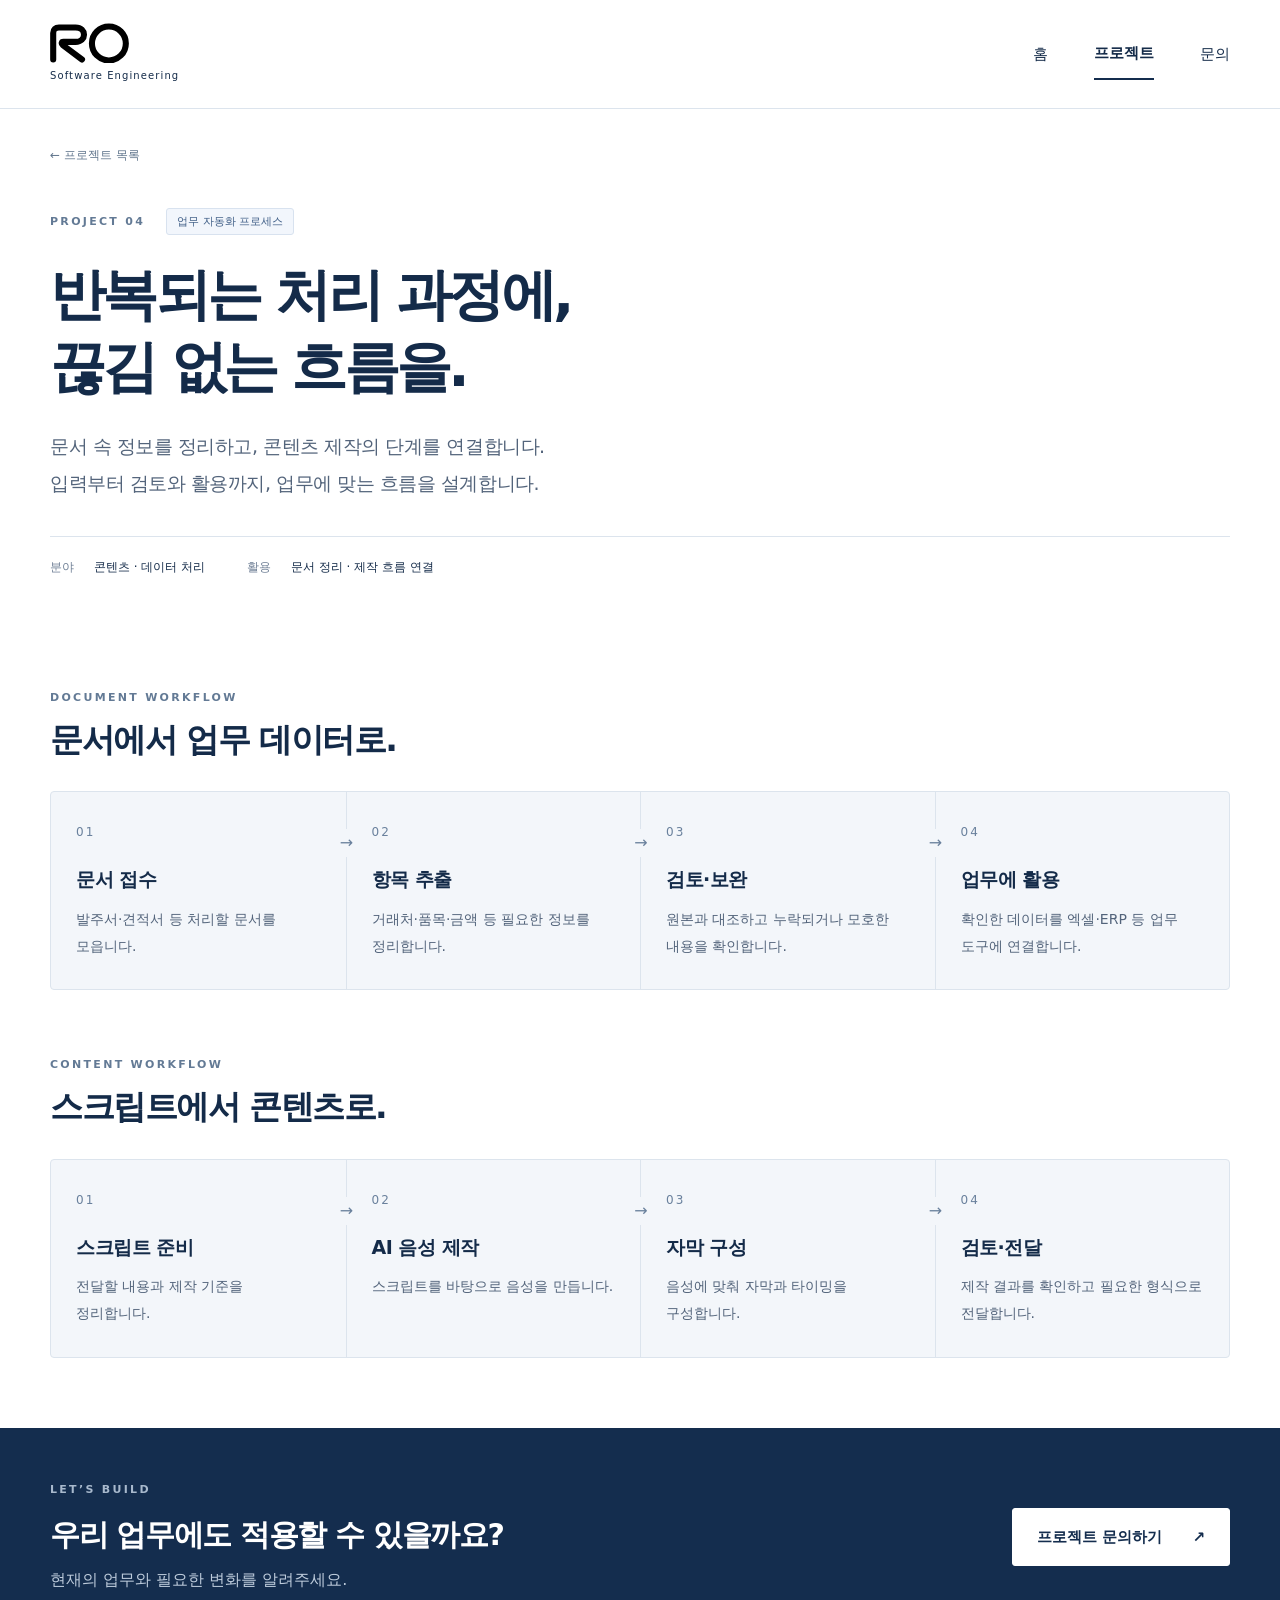
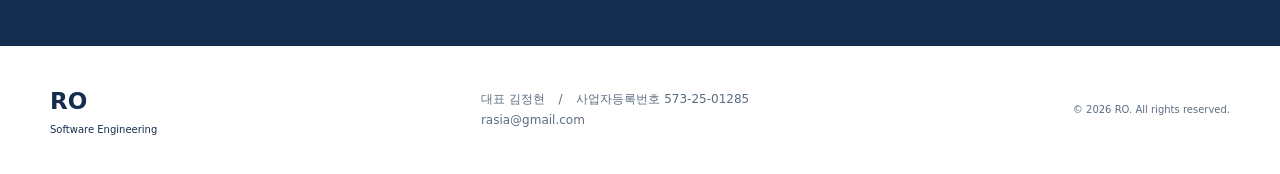
==== automation.html @ 7268b658 "Add search discovery metadata and sitemap" ====
<!doctype html><html lang="ko">
<head><meta charset="utf-8">
<meta http-equiv="Content-Security-Policy" content="default-src 'none'; script-src 'self'; style-src 'self'; img-src 'self'; font-src 'self'; connect-src 'none'; object-src 'none'; base-uri 'none'; form-action 'none'; frame-src 'none'">
<meta name="referrer" content="strict-origin-when-cross-origin"><meta name="viewport" content="width=device-width,initial-scale=1"><title>콘텐츠·데이터 업무 자동화 | RO Software Engineering</title><meta name="description" content="RO는 업무 자동화, ERP 및 맞춤형 소프트웨어를 설계하고 개발합니다."><link rel="icon" href="assets/logo.svg" type="image/svg+xml"><link rel="stylesheet" href="style.css">
<link rel="canonical" href="https://roon.kr/automation.html">
<meta property="og:type" content="website">
<meta property="og:site_name" content="RO(알오)">
<meta property="og:title" content="콘텐츠·데이터 업무 자동화 | RO Software Engineering">
<meta property="og:description" content="RO는 업무 자동화, ERP 및 맞춤형 소프트웨어를 설계하고 개발합니다.">
<meta property="og:url" content="https://roon.kr/automation.html">
</head>

<body><a class="skip" href="#main">본문으로 이동</a>
<header><div class="wrap head"><a class="brand" href="index.html" aria-label="RO 홈"><img src="assets/logo.svg" alt="RO" width="80" height="40"><span>Software Engineering</span></a><nav aria-label="주 메뉴"><a href="index.html">홈</a><a href="projects.html" aria-current="page">프로젝트</a><a href="contact.html">문의</a></nav></div></header>

<main id="main">
<section class="wrap detailhero"><a class="back" href="projects.html">← 프로젝트 목록</a><p class="eyebrow">PROJECT 04 <span class="tag">업무 자동화 프로세스</span></p><h1>반복되는 처리 과정에,<br>끊김 없는 흐름을.</h1><p class="lead">문서 속 정보를 정리하고, 콘텐츠 제작의 단계를 연결합니다.<br>입력부터 검토와 활용까지, 업무에 맞는 흐름을 설계합니다.</p><div class="metadata"><span>분야 <b>콘텐츠 · 데이터 처리</b></span><span>활용 <b>문서 정리 · 제작 흐름 연결</b></span></div></section>

<section class="wrap content"><div class="sectionhead"><p class="eyebrow">DOCUMENT WORKFLOW</p><h2>문서에서 업무 데이터로.</h2></div><div class="processline"><article><span class="processnum">01</span><h3>문서 접수</h3><p>발주서·견적서 등 처리할 문서를 모읍니다.</p></article><article><span class="processnum">02</span><h3>항목 추출</h3><p>거래처·품목·금액 등 필요한 정보를 정리합니다.</p></article><article><span class="processnum">03</span><h3>검토·보완</h3><p>원본과 대조하고 누락되거나 모호한 내용을 확인합니다.</p></article><article><span class="processnum">04</span><h3>업무에 활용</h3><p>확인한 데이터를 엑셀·ERP 등 업무 도구에 연결합니다.</p></article></div></section>

<section class="wrap content"><div class="sectionhead"><p class="eyebrow">CONTENT WORKFLOW</p><h2>스크립트에서 콘텐츠로.</h2></div><div class="processline"><article><span class="processnum">01</span><h3>스크립트 준비</h3><p>전달할 내용과 제작 기준을 정리합니다.</p></article><article><span class="processnum">02</span><h3>AI 음성 제작</h3><p>스크립트를 바탕으로 음성을 만듭니다.</p></article><article><span class="processnum">03</span><h3>자막 구성</h3><p>음성에 맞춰 자막과 타이밍을 구성합니다.</p></article><article><span class="processnum">04</span><h3>검토·전달</h3><p>제작 결과를 확인하고 필요한 형식으로 전달합니다.</p></article></div></section>

<section class="cta"><div class="wrap"><div><p class="eyebrow">LET’S BUILD</p><h2>우리 업무에도 적용할 수 있을까요?</h2><p>현재의 업무와 필요한 변화를 알려주세요.</p></div><a class="button light" href="contact.html?project=문서·데이터 자동화 개발 문의">프로젝트 문의하기 <span>↗</span></a></div></section>
</main>

<footer><div class="wrap foot"><a class="footerbrand" href="index.html">RO <span>Software Engineering</span></a><div>대표 김정현 <span class="sep">/</span> 사업자등록번호 573-25-01285<br><a href="mailto:rasia@gmail.com">rasia@gmail.com</a></div><small>© 2026 RO. All rights reserved.</small></div></footer>
</body>
</html>
---- style.css ----
*{box-sizing:border-box} :root{--navy:#142d4e;--ink:#142b49;--muted:#53647b;--line:#dce4ed;--pale:#f3f6fa;--blue:#2864ba}html{scroll-behavior:smooth}body{margin:0;font-family:"Malgun Gothic","Apple SD Gothic Neo",system-ui,sans-serif;color:var(--ink);background:#fff;line-height:1.75;word-break:keep-all}a{color:inherit;text-decoration:none}button,input,select{font:inherit}button,a,select,input{touch-action:manipulation}button{cursor:pointer}a:focus-visible,button:focus-visible,input:focus-visible,select:focus-visible{outline:3px solid #347ade;outline-offset:5px}img{max-width:100%;display:block}h1,h2,h3,p{margin:0}p+p{margin-top:16px}h1{font-size:clamp(34px,4.4vw,62px);letter-spacing:-.065em;line-height:1.28;font-weight:750}h2{font-size:clamp(25px,2.6vw,36px);letter-spacing:-.045em;line-height:1.4}h3{font-size:20px;letter-spacing:-.025em;line-height:1.5}p{color:var(--muted)}.wrap{width:min(1180px,calc(100% - 80px));margin-inline:auto}.head{display:flex;align-items:center;justify-content:space-between;height:108px}header{border-bottom:1px solid var(--line);background:white}.brand img{width:80px;height:40px}.brand span{font-size:10px;letter-spacing:1.1px;display:block;margin-top:4px}.head nav{display:flex;gap:46px;align-items:center}.head nav a{padding:12px 0;font-size:15px}.head nav a[aria-current]{border-bottom:2px solid var(--navy);font-weight:700}.skip{position:absolute;top:-100px;background:var(--navy);color:#fff;padding:10px;z-index:10}.skip:focus{top:0}.eyebrow{font-size:11px;font-weight:650;letter-spacing:2.3px;color:#637a95;margin-bottom:24px}.lead{font-size:19px;line-height:1.9;margin-top:25px;letter-spacing:-.025em}.button{display:inline-flex;align-items:center;justify-content:center;gap:30px;background:var(--navy);color:white;border:1px solid var(--navy);padding:15px 24px;font-size:15px;font-weight:600;min-height:52px;border-radius:3px}.button:hover{background:#254b78}.button.outline{background:white;color:var(--navy)}.button.outline:hover{background:var(--pale)}.button.light{background:white;color:var(--navy);border-color:white}.actions{display:flex;gap:12px;flex-wrap:wrap;margin-top:35px}.homehero{display:grid;grid-template-columns:1.35fr 1fr;min-height:540px;align-items:center;gap:30px;padding-block:70px}.homehero h1{font-size:clamp(35px,4.1vw,58px)}.homehero .eyebrow{font-size:10px}.blueprint{position:relative;height:420px;overflow:hidden;background-image:linear-gradient(#dbe4ed 1px,transparent 1px),linear-gradient(90deg,#dbe4ed 1px,transparent 1px);background-size:86px 86px;mask-image:linear-gradient(90deg,transparent,black 15%,black 85%,transparent)}.orbit{position:absolute;width:345px;height:345px;border:1px solid #3b5b7c;border-radius:50%}.o1{top:-170px;left:86px}.o2{bottom:-170px;left:-85px}.axis{position:absolute;left:50%;width:1px;height:600px;background:#6b829c;transform:rotate(45deg);top:-80px}.node{position:absolute;width:38px;height:38px;background:var(--navy);left:153px;top:153px}.blueprint span{position:absolute;top:190px;left:240px;letter-spacing:4px;font-size:10px;color:#70849c}.blueprint small{position:absolute;bottom:18px;left:86px;font-size:9px;letter-spacing:2px;color:#70849c}.mobileonly{display:none}.services{border-top:1px solid var(--line);padding:50px 0 60px}.steps{display:grid;grid-template-columns:repeat(3,1fr);gap:40px}.steps article+article{border-left:1px solid var(--line);padding-left:35px}.stepno{font-size:12px;color:#657e9e;display:block;margin-bottom:18px}.steps p{font-size:15px;margin-top:13px}.cta{background:var(--navy);color:white;margin-top:70px}.cta .wrap{padding-block:52px;display:flex;align-items:center;justify-content:space-between;gap:30px}.cta p{color:#bdcbdb;margin-top:10px}.cta .eyebrow{margin:0 0 15px;color:#a8b9cd}.cta h2{font-size:30px}.foot{display:flex;justify-content:space-between;align-items:center;gap:24px;padding-block:35px;font-size:12px;color:#5c6d81}.footerbrand{font-size:23px;font-weight:700;color:var(--navy)}.footerbrand span{font-size:10px;display:block;font-weight:400}.foot small{font-size:10px}.sep{padding-inline:10px}.pagehero{padding-block:70px 52px}.projectsgrid{display:grid;grid-template-columns:1fr 1fr;gap:32px}.projectcard{border:1px solid var(--line);border-radius:5px;overflow:hidden;background:white}.preview{display:flex;background:var(--pale);height:300px;padding:25px;overflow:hidden;align-items:center;justify-content:center}.preview:hover{background:#eaf0f7}.cardbody{padding:28px 30px 30px}.tag{display:inline-block;background:#f2f6fc;border:1px solid #d8e2ef;padding:3px 10px;font-size:11px;font-weight:500;letter-spacing:0;color:#405f87;border-radius:3px;vertical-align:middle}.cardbody h2{margin-top:18px;font-size:27px}.cardbody h3{margin-top:12px;font-size:16px;font-weight:500}.cardbody p{font-size:14px;margin-top:10px;min-height:48px}.textlink{display:inline-flex;gap:30px;margin-top:24px;color:#285b9c;font-size:14px;font-weight:650}.textlink:hover{text-decoration:underline}.windowbar{background:var(--navy);color:white;padding:13px 18px;display:flex;justify-content:space-between;gap:15px;font-size:12px}.windowbar span{font-size:10px;opacity:.8}.erpmini{width:100%;background:white;border:1px solid #cad5e3;box-shadow:0 12px 35px #142d4e12;font-size:10px}.minifilter{padding:12px;color:var(--muted);font-size:10px}.erpmini table{font-size:10px}.erpmini th,.erpmini td{padding:9px 7px}.minitotal{padding:10px 12px;background:#eaf0f7;display:flex;justify-content:space-between}.scoreart{background:#16202a;width:75%;height:260px;padding:12px 14px;border-radius:17px;overflow:hidden;position:relative;box-shadow:0 12px 30px #142d4e20}.scoreart img{width:100%;height:100%;object-fit:cover;object-position:top;border-radius:4px}.scoreart span{position:absolute;bottom:18px;right:18px;font-size:10px;background:#fff;padding:2px 8px}.sellerart{text-align:center;width:100%;padding:20px 10px}.sellerart strong{font-size:clamp(26px,3vw,42px);font-weight:750;letter-spacing:-1.8px;display:block}.sellerart strong>span{color:#477ab5}.sellerart>p{font-size:13px;margin:8px 0 30px}.sellerart .eyebrow{font-size:9px;margin-bottom:16px}.sellerart div{display:flex;justify-content:center;gap:16px;align-items:center;font-size:12px}.sellerart i,.flowart i{font-style:normal;color:#7a8eaa}.flowart{width:100%;padding:15px 5px}.flowart>div{display:flex;align-items:center;gap:10px;margin:14px 0}.flowart div span{flex:1;padding:18px 6px;background:white;border:1px solid #cedaea;text-align:center;font-size:12px;border-radius:4px}.flowart>p:last-child{text-align:center;font-size:12px;margin-top:25px}.flowart .eyebrow{font-size:10px}.detailhero{padding-block:36px 45px}.back{font-size:12px;color:#61768d;display:block;margin-bottom:42px}.detailhero .eyebrow .tag{margin-left:15px}.metadata{border-top:1px solid var(--line);margin-top:35px;padding-top:20px;display:flex;gap:42px;flex-wrap:wrap;font-size:12px;color:#718197}.metadata b{color:var(--ink);margin-left:16px;font-weight:500}.featurepanel{background:var(--pale);padding:30px;border:1px solid var(--line);border-radius:5px}.content{padding-block:65px 0}.sectionhead{margin-bottom:28px}.sectionhead .eyebrow{margin-bottom:10px}.twocol{display:grid;grid-template-columns:1fr 1fr;gap:60px}.twocol p{font-size:16px}.twocol h3{margin-bottom:15px}.twocol .largecopy{font-size:24px;line-height:1.7;color:var(--navy);letter-spacing:-.04em}.note{background:var(--pale);border-left:3px solid #a9bfd9;padding:24px 28px;margin-top:30px;font-size:14px}.note p{margin-top:8px}.erpfull{background:white;border:1px solid var(--line)}.filters{display:flex;align-items:center;justify-content:space-between;gap:15px;padding:16px;font-size:12px;flex-wrap:wrap}.filters select{padding:5px;border:1px solid var(--line);background:white;color:var(--ink);margin-left:10px}.smallbutton{background:white;border:1px solid #9eb4ce;padding:6px 12px;color:var(--navy);font-size:12px}.table-scroll{overflow:auto}table{border-collapse:collapse;width:100%;font-size:12px;white-space:nowrap}th,td{padding:12px 14px;border-bottom:1px solid var(--line);text-align:right;font-variant-numeric:tabular-nums}th{background:#f0f4f8;font-size:11px;color:#4d627e;font-weight:600}th:first-child,td:first-child{text-align:left}tfoot{background:#e8eff7;font-weight:700}.rowbutton{border:0;background:none;color:var(--navy);padding:0;font-size:12px;text-decoration:underline;text-underline-offset:4px}.selected td{background:#edf4fe}.tablehint{font-size:11px;padding:12px 16px}.erpfull h3{font-size:14px;padding:14px 16px}.scorefeature{background:#f0f4f8;display:grid;grid-template-columns:1fr 1fr;gap:70px;align-items:center;padding:45px 65px;border-radius:5px}.scorefeature h2{font-size:38px}.scorefeature p{margin-top:22px}.scorefeature .tag{margin-top:25px}.scorefeature figure{margin:0}.scorefeature img{max-height:570px;margin:auto;box-shadow:0 12px 40px #142d4e22;border:10px solid #172333;border-radius:18px}.scorefeature figcaption{font-size:10px;text-align:center;margin-top:15px;color:var(--muted)}.fine{font-size:12px!important;color:#64758b}.sellerfeature{background:#eef3f9;padding:55px}.sellerfeature .sellerart strong{font-size:64px}.sellerfeature .sellerart div{font-size:15px;gap:35px}.scopegrid{display:grid;grid-template-columns:1fr 1fr;gap:25px}.scopegrid>div{border:1px solid var(--line);padding:30px}.scopegrid ul{padding-left:20px;font-size:15px;color:var(--muted);line-height:2.2}.example{border:1px solid var(--line);padding:30px}.example h3{margin:22px 0 15px}.fullshot{width:100%;border:1px solid var(--line)}.caption{font-size:11px;margin-top:12px}.calc{border:1px solid var(--line);padding:30px}.calc h3{margin-top:15px}.calc p{font-size:14px;margin-top:10px}.calcfields{display:grid;grid-template-columns:repeat(3,1fr);gap:20px;margin-top:25px}.calcfields label{font-size:12px;color:var(--muted)}.calcfields input{display:block;width:100%;border:1px solid #b7c7da;padding:10px;color:var(--ink);margin-top:6px}.calc output{display:block;margin-top:20px;background:#fff3e3;color:#7b4d17;padding:16px;font-size:14px}.calc output.good{background:#eaf5ef;color:#235b40}.contactgrid{display:grid;grid-template-columns:1fr 1fr;gap:70px;padding-block:10px 60px}.email{font-size:clamp(24px,3vw,38px);font-weight:650;color:#275d9f;display:block;margin-top:20px;overflow-wrap:anywhere;word-break:normal}.contactgrid .actions{margin-top:25px}.contactgrid .fine{margin-top:18px}.contactperson{margin-top:38px;padding-top:25px;border-top:1px solid var(--line)}.contactperson p{font-size:14px;margin-top:8px}.contactgrid aside{background:var(--pale);padding:30px}.contactgrid ol{padding-left:25px;margin:20px 0 0}.contactgrid li{padding:16px 0 16px 8px;border-bottom:1px solid var(--line)}.contactgrid li:last-child{border:0}.contactgrid li::marker{color:#6386b2}.contactgrid li p{font-size:13px}.contactsteps{display:flex;justify-content:space-between;gap:15px;border-top:1px solid var(--line);padding-block:30px 55px;font-size:14px}.sr{position:absolute;width:1px;height:1px;overflow:hidden;clip:rect(0,0,0,0)}
@media(min-width:1500px){.homehero{min-height:620px}.blueprint{height:460px}}
@media(max-width:850px){.wrap{width:calc(100% - 40px)}.homehero{grid-template-columns:1fr;padding-block:50px}.blueprint{display:none}.head{height:88px}.head nav{gap:24px}.steps{gap:20px}.steps article+article{padding-left:20px}.preview{height:250px;padding:15px}.cardbody{padding:22px}.cardbody h2{font-size:23px}.scorefeature{padding:30px;gap:30px}.scorefeature h2{font-size:28px}.contactgrid{gap:30px}.foot{flex-wrap:wrap}.flowart div span{font-size:10px}.sellerart strong{font-size:30px}.sellerart div{gap:8px}.erpmini th,.erpmini td{padding:7px 4px;font-size:9px}.windowbar{font-size:10px;padding:9px}.windowbar span{font-size:9px}}
@media(max-width:580px){.head nav{gap:20px}.head nav a{font-size:13px}.brand img{width:65px;height:32px}.brand span{font-size:8px;letter-spacing:.5px}.homehero h1{font-size:36px}.homehero .lead{font-size:16px}.eyebrow{font-size:9px;letter-spacing:1.7px}.mobileonly{display:block}.steps{grid-template-columns:1fr;gap:25px}.steps article+article{border-left:0;border-top:1px solid var(--line);padding:25px 0 0}.stepno{margin-bottom:10px}.services{padding-block:35px}.cta{margin-top:45px}.cta .wrap{align-items:flex-start;flex-direction:column;padding-block:35px}.cta h2{font-size:27px}.foot{flex-direction:column;align-items:flex-start;gap:18px;padding-block:25px}.pagehero{padding-block:42px 35px}.pagehero h1{font-size:39px}.lead{font-size:16px}.projectsgrid{grid-template-columns:1fr;gap:25px}.preview{height:260px}.cardbody p{min-height:0}.detailhero{padding-top:25px}.detailhero h1{font-size:32px}.back{margin-bottom:30px}.detailhero .eyebrow .tag{margin-left:8px;font-size:10px}.metadata{gap:12px;flex-direction:column}.featurepanel{padding:10px}.content{padding-top:42px}.twocol{grid-template-columns:1fr;gap:20px}.twocol .largecopy{font-size:22px}.scorefeature{grid-template-columns:1fr;padding:25px}.scorefeature img{max-height:480px}.sellerfeature{padding:25px 15px}.sellerfeature .sellerart strong{font-size:38px}.sellerfeature .sellerart div{gap:15px;font-size:12px}.scopegrid{grid-template-columns:1fr}.scopegrid>div{padding:24px}.calc{padding:20px}.calcfields{grid-template-columns:1fr;gap:12px}.contactgrid{grid-template-columns:1fr;gap:35px}.contactsteps{flex-wrap:wrap;font-size:12px;justify-content:center}.contactgrid aside{padding:23px}.email{font-size:30px}.button{padding:13px 20px;font-size:14px}.note{padding:20px}.erpfull .windowbar{flex-direction:column;gap:3px}.tablehint{font-size:10px}.fullshot{min-height:0}.flowart>div{gap:7px}}
@media(prefers-reduced-motion:reduce){html{scroll-behavior:auto}}
.doccasehead{display:flex;align-items:flex-start;justify-content:space-between;gap:20px}.doccasehead .eyebrow{margin-bottom:12px}.doccasehead h2{font-size:30px}.doccasehead .tag{white-space:nowrap;font-size:10px}.docintro{font-size:14px;margin-top:18px;margin-bottom:30px}.doccompare{display:grid;grid-template-columns:1fr 1fr;gap:25px;align-items:start}.doclabel{display:flex;flex-direction:column;gap:5px;margin-bottom:15px}.doclabel span{font-size:10px;letter-spacing:2px;color:#71849b}.doclabel b{font-size:15px}.paper{background:#fffdf8;border:1px solid #dfded8;padding:24px;box-shadow:0 8px 22px #142d4e08}.paperhead{display:flex;align-items:center;justify-content:space-between;border-bottom:2px solid #405269;padding-bottom:16px;gap:10px}.paperhead h3{font-size:23px;letter-spacing:5px;white-space:nowrap}.paperhead span{font-size:10px;text-align:right;color:#677589}.paperinfo,.resultmeta{display:grid;grid-template-columns:76px 1fr;font-size:11px;gap:7px 10px;margin:18px 0}.paperinfo dt,.resultmeta dt{color:#687689}.paperinfo dd,.resultmeta dd{margin:0}.sourceitems th,.sourceitems td{font-size:10px;padding:10px 5px}.sourceitems th{background:#f2f0e9}.papertotals{display:grid;gap:6px;padding:18px 0;border-bottom:1px solid #dbdfdf;font-size:11px}.papertotals span{display:flex;justify-content:space-between}.papertotals .grand{font-size:14px;border-top:1px solid #dbdfdf;padding-top:8px;margin-top:4px}.papernote{font-size:11px;margin-top:18px}.papernote p{margin-top:8px;line-height:1.9}.paperfoot{font-size:9px;margin-top:24px;color:#8a8d91;text-align:center}.resultpanel{border:1px solid #ccd8e6;background:white}.resultbar{padding:13px 18px;background:var(--navy);color:white;font-size:13px;display:flex;justify-content:space-between;gap:10px}.resultbar span{font-size:10px;color:#bdccde}.resultmeta{margin:18px}.resultitems th,.resultitems td{padding:10px 14px;font-size:11px}.resultitems td small{display:block;color:#77869a;font-size:10px}.resultitems td b{font-weight:550}.conditionbox{margin:16px;padding:15px;background:#f1f5fa}.conditionbox h4{font-size:12px;margin:0 0 12px}.conditionbox dl{display:grid;grid-template-columns:63px 1fr;gap:9px;font-size:11px;margin:0}.conditionbox dt{color:#687c96}.conditionbox dd{margin:0}.resultsummary{padding:16px 18px;border-top:1px solid #dce4ed;display:flex;flex-direction:column;align-items:flex-end;gap:5px}.resultsummary span{font-size:10px;color:#6c7b8d}.resultsummary strong{font-size:17px}.docbenefits{display:grid;grid-template-columns:repeat(3,1fr);gap:25px;margin-top:32px;padding-top:25px;border-top:1px solid #d8e1eb}.docbenefits span{font-size:9px;letter-spacing:1.7px;color:#6d83a0}.docbenefits h3{font-size:16px;margin-top:9px}.docbenefits p{font-size:12px;margin-top:8px}@media(max-width:1000px){.doccompare{grid-template-columns:1fr}.doccasehead{flex-direction:column}.paperhead span{font-size:11px}.sourceitems th,.sourceitems td{font-size:11px}}@media(max-width:580px){.doccasehead h2{font-size:25px}.doccase{padding:8px}.doccasehead .tag{white-space:normal}.paper{padding:15px}.paperhead h3{font-size:20px}.sourceitems th,.sourceitems td{font-size:10px}.docbenefits{grid-template-columns:1fr;gap:20px}.resultitems th,.resultitems td{padding:9px 8px}.conditionbox{margin:12px;padding:12px}.resultbar{padding:12px}.docintro{font-size:13px}}
.processline{display:grid;grid-template-columns:repeat(4,1fr);border:1px solid var(--line);background:var(--pale);border-radius:4px;margin-top:25px}.processline article{position:relative;padding:30px 25px}.processline article+article{border-left:1px solid var(--line)}.processline article+article:before{content:'→';position:absolute;left:-12px;top:37px;width:24px;background:var(--pale);text-align:center;color:#6a819d}.processnum{display:block;font-size:12px;letter-spacing:2px;color:#6a819d;margin-bottom:22px}.processline h3{font-size:19px}.processline p{font-size:14px;margin-top:12px;line-height:1.9}@media(max-width:850px){.processline{grid-template-columns:repeat(2,1fr)}.processline article:nth-child(3){border-left:0;border-top:1px solid var(--line)}.processline article:nth-child(4){border-top:1px solid var(--line)}.processline article:nth-child(3):before{display:none}}@media(max-width:580px){.processline{grid-template-columns:1fr}.processline article{padding:24px}.processline article+article{border-left:0;border-top:1px solid var(--line)}.processline article+article:before{content:'↓';left:auto;right:25px;top:-15px}.processline article:nth-child(3):before{display:block}.processnum{margin-bottom:10px}}
.serviceboundary{font-size:12px;color:var(--muted);margin-top:25px;padding-top:20px;border-top:1px solid var(--line)}
.industryintro{font-size:15px;margin-bottom:25px;max-width:850px}.industrylist{border-top:1px solid var(--line)}.industrylist article{display:grid;grid-template-columns:240px 1fr;gap:25px;padding:25px 5px;border-bottom:1px solid var(--line)}.industrylist h3{font-size:18px}.industrylist p{font-size:15px}.industrylist span{display:block;font-size:12px;color:#6a819c;margin-top:10px}.construction-sample{max-width:850px;border:1px solid var(--line);padding:25px;background:var(--pale)}.construction-sample .erpmini table{font-size:12px}.construction-sample .erpmini td,.construction-sample .erpmini th{padding:12px}.construction-sample .minitotal{font-size:12px}@media(max-width:580px){.industrylist article{grid-template-columns:1fr;gap:9px;padding:22px 0}.industrylist p{font-size:14px}.construction-sample{padding:10px}.construction-sample .erpmini td,.construction-sample .erpmini th{padding:8px 5px;font-size:10px}}
.industrynames{display:grid;grid-template-columns:repeat(4,1fr);border:1px solid var(--line);background:var(--pale);border-radius:4px}.industrynames span{padding:35px 15px;text-align:center;font-size:21px;font-weight:600}.industrynames span+span{border-left:1px solid var(--line)}.erpidentity{text-align:center}.erpidentity h3{font-size:32px;line-height:1.5;letter-spacing:-1px}.erpidentity>div{font-size:14px;color:var(--muted);margin-top:20px}@media(max-width:580px){.industrynames{grid-template-columns:1fr 1fr}.industrynames span{padding:25px 10px;font-size:18px}.industrynames span:nth-child(3){border-left:0}.industrynames span:nth-child(n+3){border-top:1px solid var(--line)}}
.industrynames span{font-size:18px}.industrynames span:nth-child(4n+1){border-left:0}.industrynames span:nth-child(n+5){border-top:1px solid var(--line)}@media(max-width:580px){.industrynames span{font-size:16px}.industrynames span:nth-child(2n+1){border-left:0}.industrynames span:nth-child(n+3){border-top:1px solid var(--line)}}
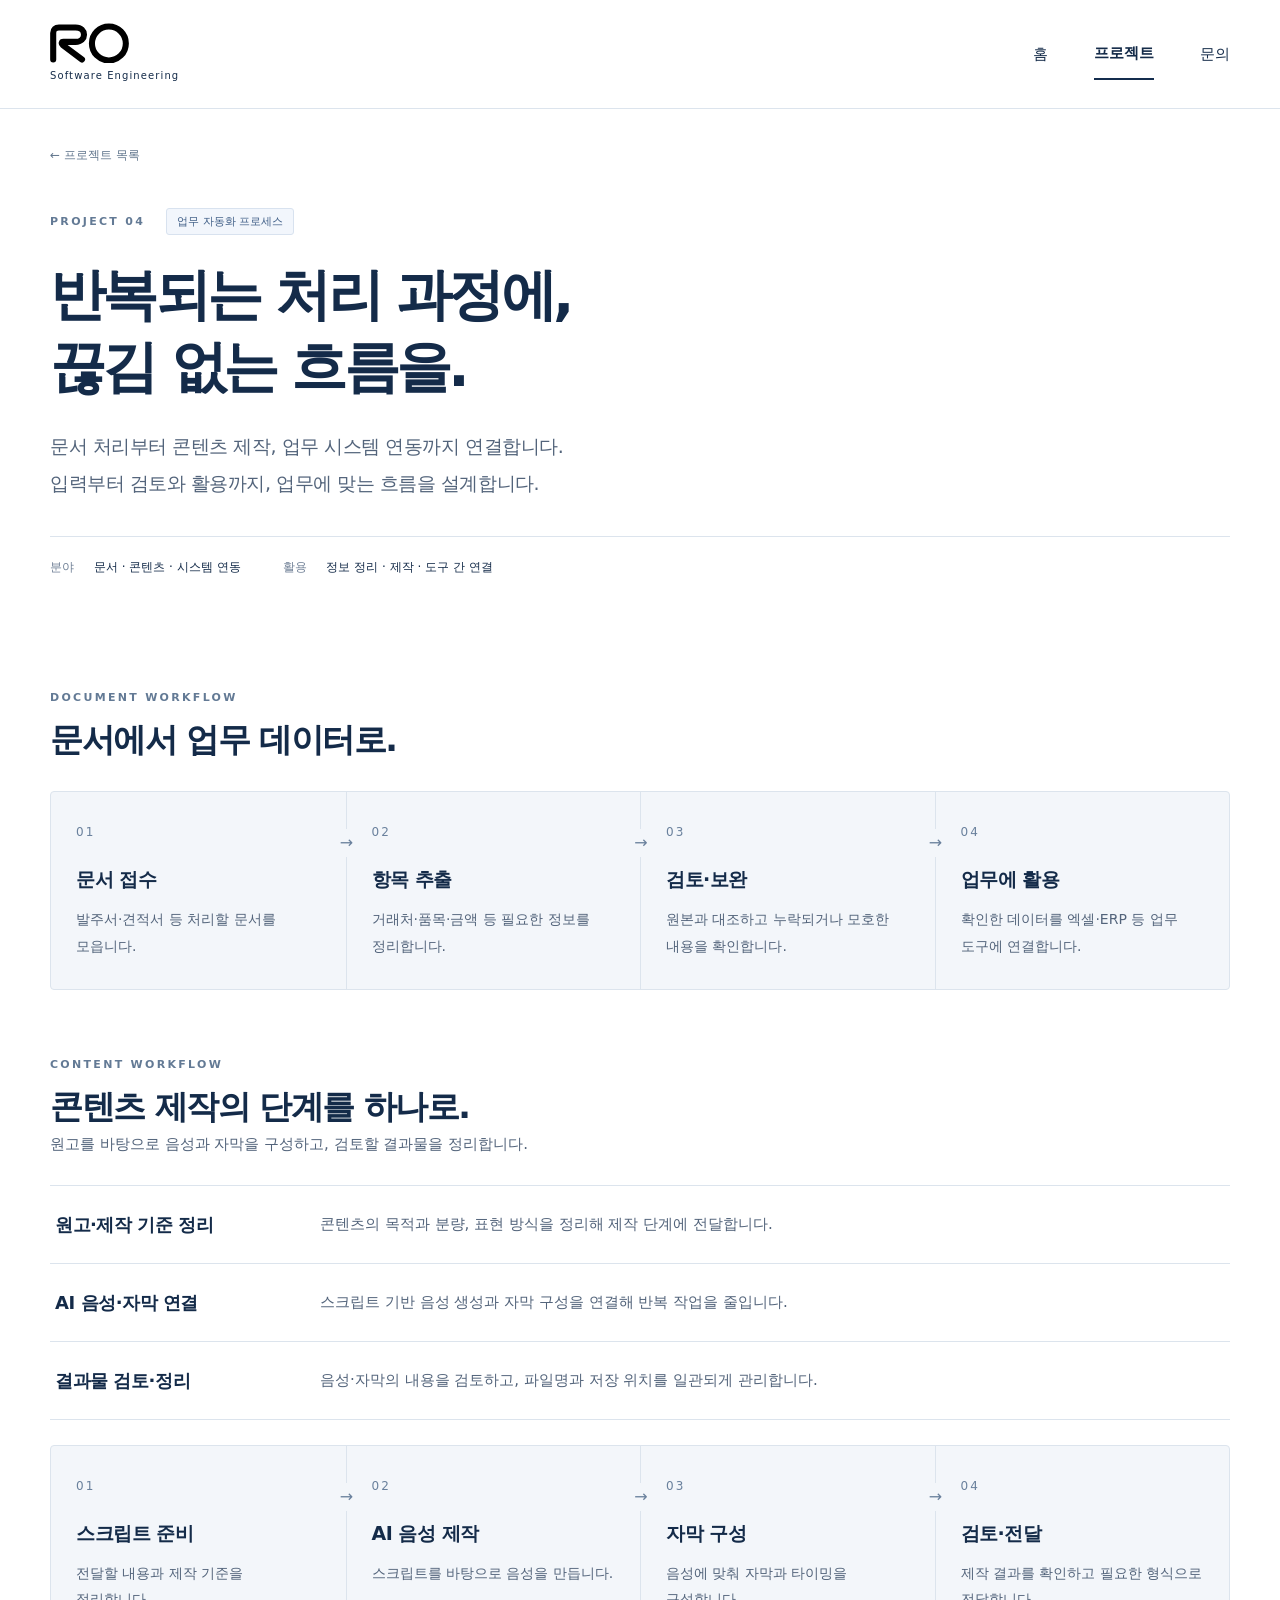
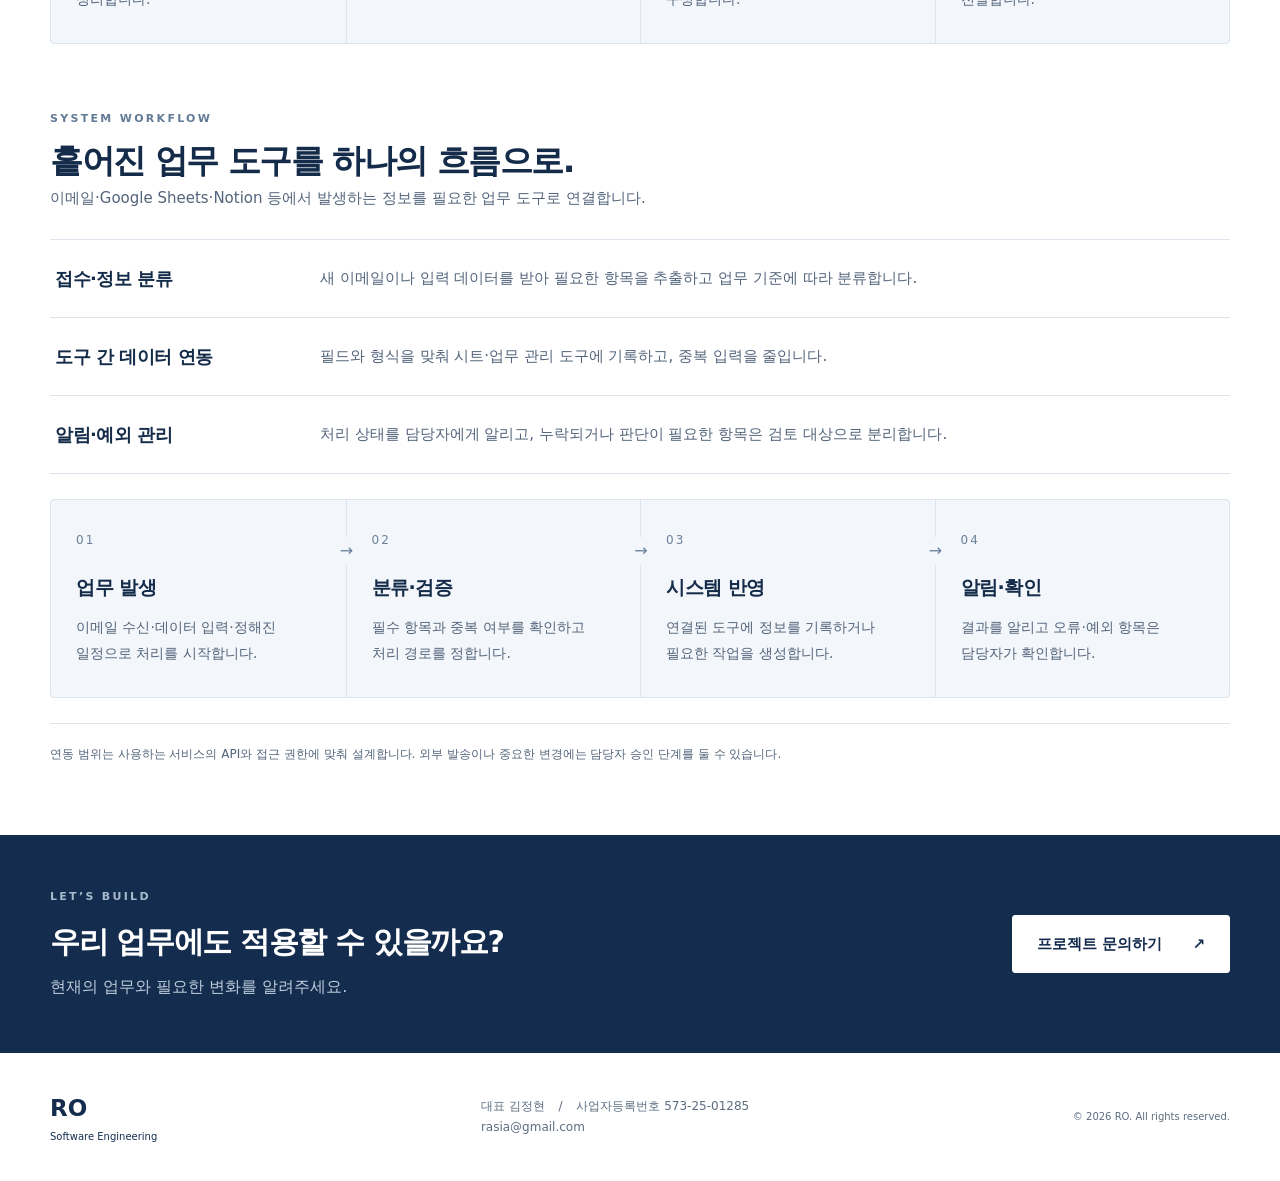
==== commit 6af6db62: "Expand content and system automation workflows" ====
--- a/automation.html
+++ b/automation.html
@@ -1,12 +1,12 @@
 <!doctype html><html lang="ko">
 <head><meta charset="utf-8">
 <meta http-equiv="Content-Security-Policy" content="default-src 'none'; script-src 'self'; style-src 'self'; img-src 'self'; font-src 'self'; connect-src 'none'; object-src 'none'; base-uri 'none'; form-action 'none'; frame-src 'none'">
-<meta name="referrer" content="strict-origin-when-cross-origin"><meta name="viewport" content="width=device-width,initial-scale=1"><title>콘텐츠·데이터 업무 자동화 | RO Software Engineering</title><meta name="description" content="RO는 업무 자동화, ERP 및 맞춤형 소프트웨어를 설계하고 개발합니다."><link rel="icon" href="assets/logo.svg" type="image/svg+xml"><link rel="stylesheet" href="style.css">
+<meta name="referrer" content="strict-origin-when-cross-origin"><meta name="viewport" content="width=device-width,initial-scale=1"><title>콘텐츠·데이터 업무 자동화 | RO Software Engineering</title><meta name="description" content="문서 처리, AI 음성·자막 제작, 이메일·시트·업무 도구 연동을 업무 흐름에 맞춰 설계합니다."><link rel="icon" href="assets/logo.svg" type="image/svg+xml"><link rel="stylesheet" href="style.css">
 <link rel="canonical" href="https://roon.kr/automation.html">
 <meta property="og:type" content="website">
 <meta property="og:site_name" content="RO(알오)">
 <meta property="og:title" content="콘텐츠·데이터 업무 자동화 | RO Software Engineering">
-<meta property="og:description" content="RO는 업무 자동화, ERP 및 맞춤형 소프트웨어를 설계하고 개발합니다.">
+<meta property="og:description" content="문서 처리, AI 음성·자막 제작, 이메일·시트·업무 도구 연동을 업무 흐름에 맞춰 설계합니다.">
 <meta property="og:url" content="https://roon.kr/automation.html">
 </head>
 
@@ -14,15 +14,17 @@
 <header><div class="wrap head"><a class="brand" href="index.html" aria-label="RO 홈"><img src="assets/logo.svg" alt="RO" width="80" height="40"><span>Software Engineering</span></a><nav aria-label="주 메뉴"><a href="index.html">홈</a><a href="projects.html" aria-current="page">프로젝트</a><a href="contact.html">문의</a></nav></div></header>
 
 <main id="main">
-<section class="wrap detailhero"><a class="back" href="projects.html">← 프로젝트 목록</a><p class="eyebrow">PROJECT 04 <span class="tag">업무 자동화 프로세스</span></p><h1>반복되는 처리 과정에,<br>끊김 없는 흐름을.</h1><p class="lead">문서 속 정보를 정리하고, 콘텐츠 제작의 단계를 연결합니다.<br>입력부터 검토와 활용까지, 업무에 맞는 흐름을 설계합니다.</p><div class="metadata"><span>분야 <b>콘텐츠 · 데이터 처리</b></span><span>활용 <b>문서 정리 · 제작 흐름 연결</b></span></div></section>
+<section class="wrap detailhero"><a class="back" href="projects.html">← 프로젝트 목록</a><p class="eyebrow">PROJECT 04 <span class="tag">업무 자동화 프로세스</span></p><h1>반복되는 처리 과정에,<br>끊김 없는 흐름을.</h1><p class="lead">문서 처리부터 콘텐츠 제작, 업무 시스템 연동까지 연결합니다.<br>입력부터 검토와 활용까지, 업무에 맞는 흐름을 설계합니다.</p><div class="metadata"><span>분야 <b>문서 · 콘텐츠 · 시스템 연동</b></span><span>활용 <b>정보 정리 · 제작 · 도구 간 연결</b></span></div></section>
 
 <section class="wrap content"><div class="sectionhead"><p class="eyebrow">DOCUMENT WORKFLOW</p><h2>문서에서 업무 데이터로.</h2></div><div class="processline"><article><span class="processnum">01</span><h3>문서 접수</h3><p>발주서·견적서 등 처리할 문서를 모읍니다.</p></article><article><span class="processnum">02</span><h3>항목 추출</h3><p>거래처·품목·금액 등 필요한 정보를 정리합니다.</p></article><article><span class="processnum">03</span><h3>검토·보완</h3><p>원본과 대조하고 누락되거나 모호한 내용을 확인합니다.</p></article><article><span class="processnum">04</span><h3>업무에 활용</h3><p>확인한 데이터를 엑셀·ERP 등 업무 도구에 연결합니다.</p></article></div></section>
 
-<section class="wrap content"><div class="sectionhead"><p class="eyebrow">CONTENT WORKFLOW</p><h2>스크립트에서 콘텐츠로.</h2></div><div class="processline"><article><span class="processnum">01</span><h3>스크립트 준비</h3><p>전달할 내용과 제작 기준을 정리합니다.</p></article><article><span class="processnum">02</span><h3>AI 음성 제작</h3><p>스크립트를 바탕으로 음성을 만듭니다.</p></article><article><span class="processnum">03</span><h3>자막 구성</h3><p>음성에 맞춰 자막과 타이밍을 구성합니다.</p></article><article><span class="processnum">04</span><h3>검토·전달</h3><p>제작 결과를 확인하고 필요한 형식으로 전달합니다.</p></article></div></section>
+<section class="wrap content"><div class="sectionhead"><p class="eyebrow">CONTENT WORKFLOW</p><h2>콘텐츠 제작의 단계를 하나로.</h2><p class="industryintro">원고를 바탕으로 음성과 자막을 구성하고, 검토할 결과물을 정리합니다.</p></div><div class="industrylist"><article><h3>원고·제작 기준 정리</h3><p>콘텐츠의 목적과 분량, 표현 방식을 정리해 제작 단계에 전달합니다.</p></article><article><h3>AI 음성·자막 연결</h3><p>스크립트 기반 음성 생성과 자막 구성을 연결해 반복 작업을 줄입니다.</p></article><article><h3>결과물 검토·정리</h3><p>음성·자막의 내용을 검토하고, 파일명과 저장 위치를 일관되게 관리합니다.</p></article></div><div class="processline"><article><span class="processnum">01</span><h3>스크립트 준비</h3><p>전달할 내용과 제작 기준을 정리합니다.</p></article><article><span class="processnum">02</span><h3>AI 음성 제작</h3><p>스크립트를 바탕으로 음성을 만듭니다.</p></article><article><span class="processnum">03</span><h3>자막 구성</h3><p>음성에 맞춰 자막과 타이밍을 구성합니다.</p></article><article><span class="processnum">04</span><h3>검토·전달</h3><p>제작 결과를 확인하고 필요한 형식으로 전달합니다.</p></article></div></section>
 
+<section class="wrap content"><div class="sectionhead"><p class="eyebrow">SYSTEM WORKFLOW</p><h2>흩어진 업무 도구를 하나의 흐름으로.</h2><p class="industryintro">이메일·Google Sheets·Notion 등에서 발생하는 정보를 필요한 업무 도구로 연결합니다.</p></div><div class="industrylist"><article><h3>접수·정보 분류</h3><p>새 이메일이나 입력 데이터를 받아 필요한 항목을 추출하고 업무 기준에 따라 분류합니다.</p></article><article><h3>도구 간 데이터 연동</h3><p>필드와 형식을 맞춰 시트·업무 관리 도구에 기록하고, 중복 입력을 줄입니다.</p></article><article><h3>알림·예외 관리</h3><p>처리 상태를 담당자에게 알리고, 누락되거나 판단이 필요한 항목은 검토 대상으로 분리합니다.</p></article></div><div class="processline"><article><span class="processnum">01</span><h3>업무 발생</h3><p>이메일 수신·데이터 입력·정해진 일정으로 처리를 시작합니다.</p></article><article><span class="processnum">02</span><h3>분류·검증</h3><p>필수 항목과 중복 여부를 확인하고 처리 경로를 정합니다.</p></article><article><span class="processnum">03</span><h3>시스템 반영</h3><p>연결된 도구에 정보를 기록하거나 필요한 작업을 생성합니다.</p></article><article><span class="processnum">04</span><h3>알림·확인</h3><p>결과를 알리고 오류·예외 항목은 담당자가 확인합니다.</p></article></div><p class="serviceboundary">연동 범위는 사용하는 서비스의 API와 접근 권한에 맞춰 설계합니다. 외부 발송이나 중요한 변경에는 담당자 승인 단계를 둘 수 있습니다.</p></section>
 <section class="cta"><div class="wrap"><div><p class="eyebrow">LET’S BUILD</p><h2>우리 업무에도 적용할 수 있을까요?</h2><p>현재의 업무와 필요한 변화를 알려주세요.</p></div><a class="button light" href="contact.html?project=문서·데이터 자동화 개발 문의">프로젝트 문의하기 <span>↗</span></a></div></section>
 </main>
 
 <footer><div class="wrap foot"><a class="footerbrand" href="index.html">RO <span>Software Engineering</span></a><div>대표 김정현 <span class="sep">/</span> 사업자등록번호 573-25-01285<br><a href="mailto:rasia@gmail.com">rasia@gmail.com</a></div><small>© 2026 RO. All rights reserved.</small></div></footer>
 </body>
 </html>
+
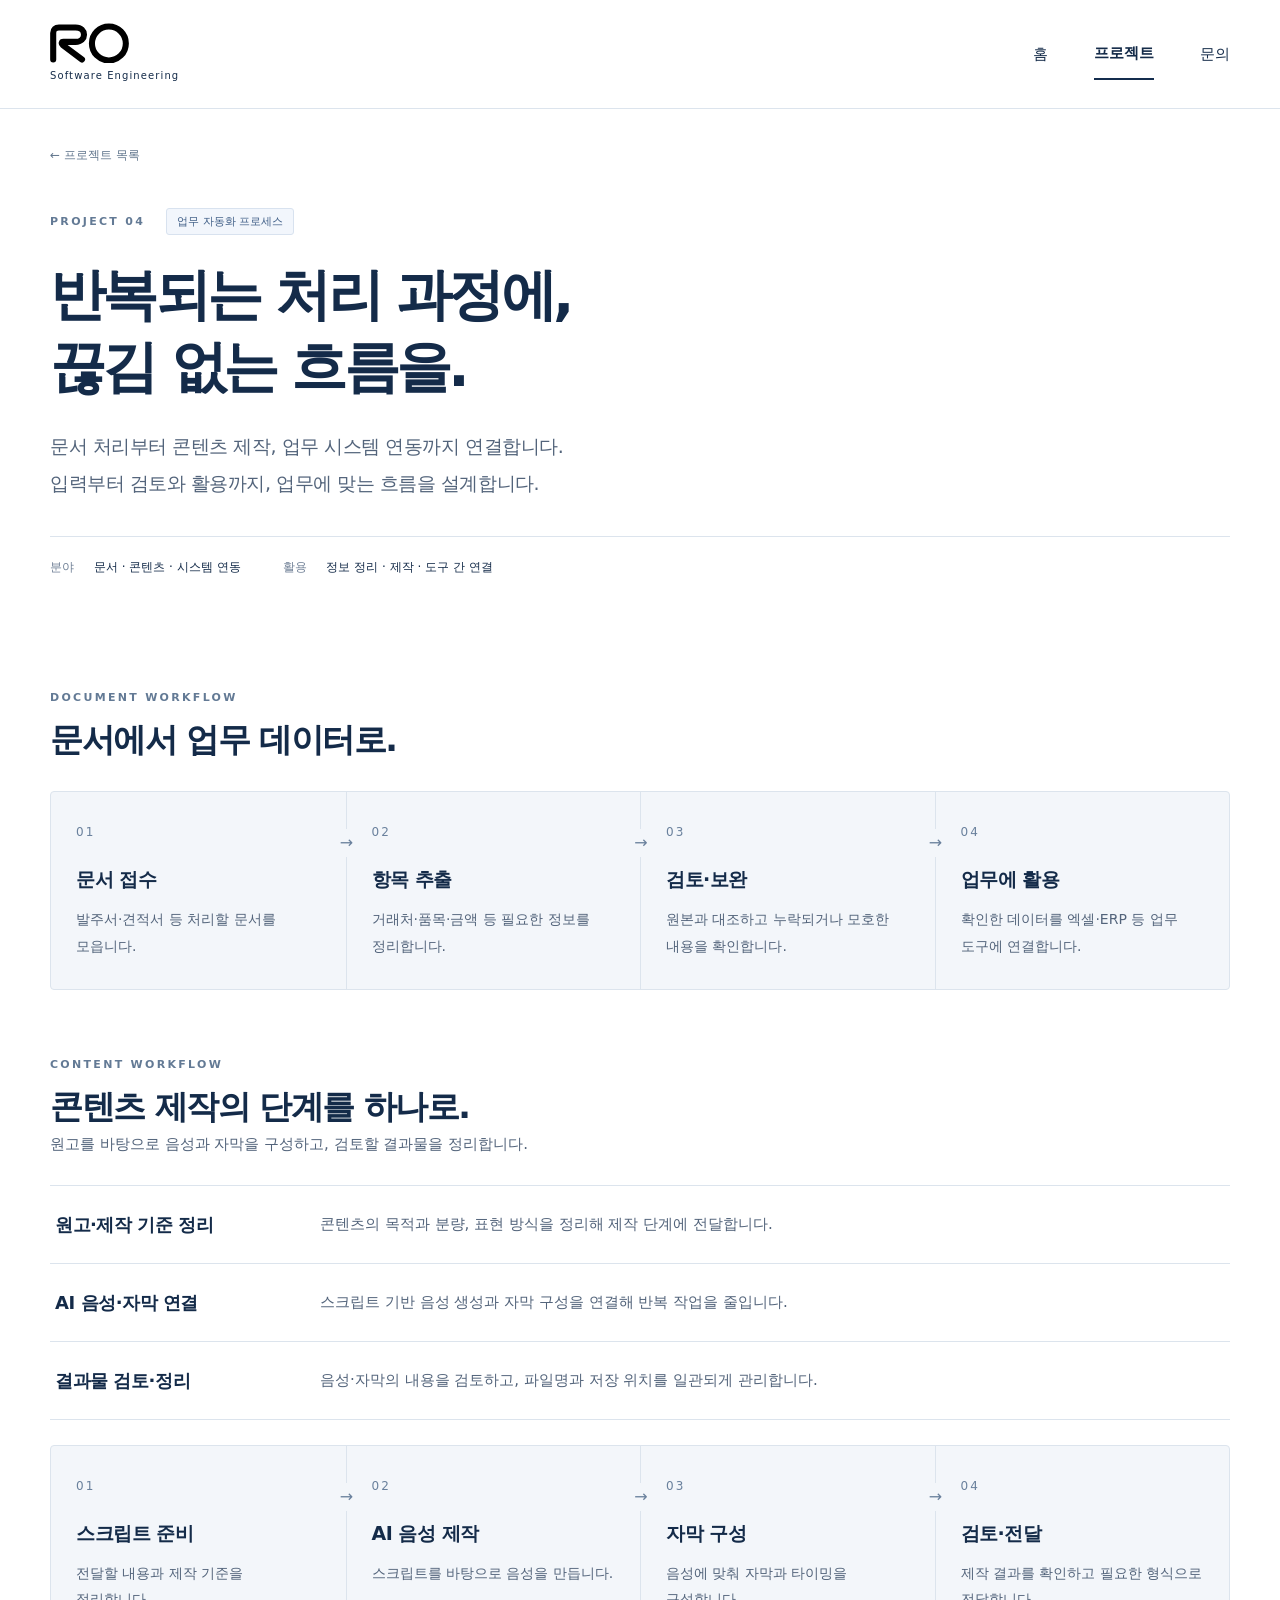
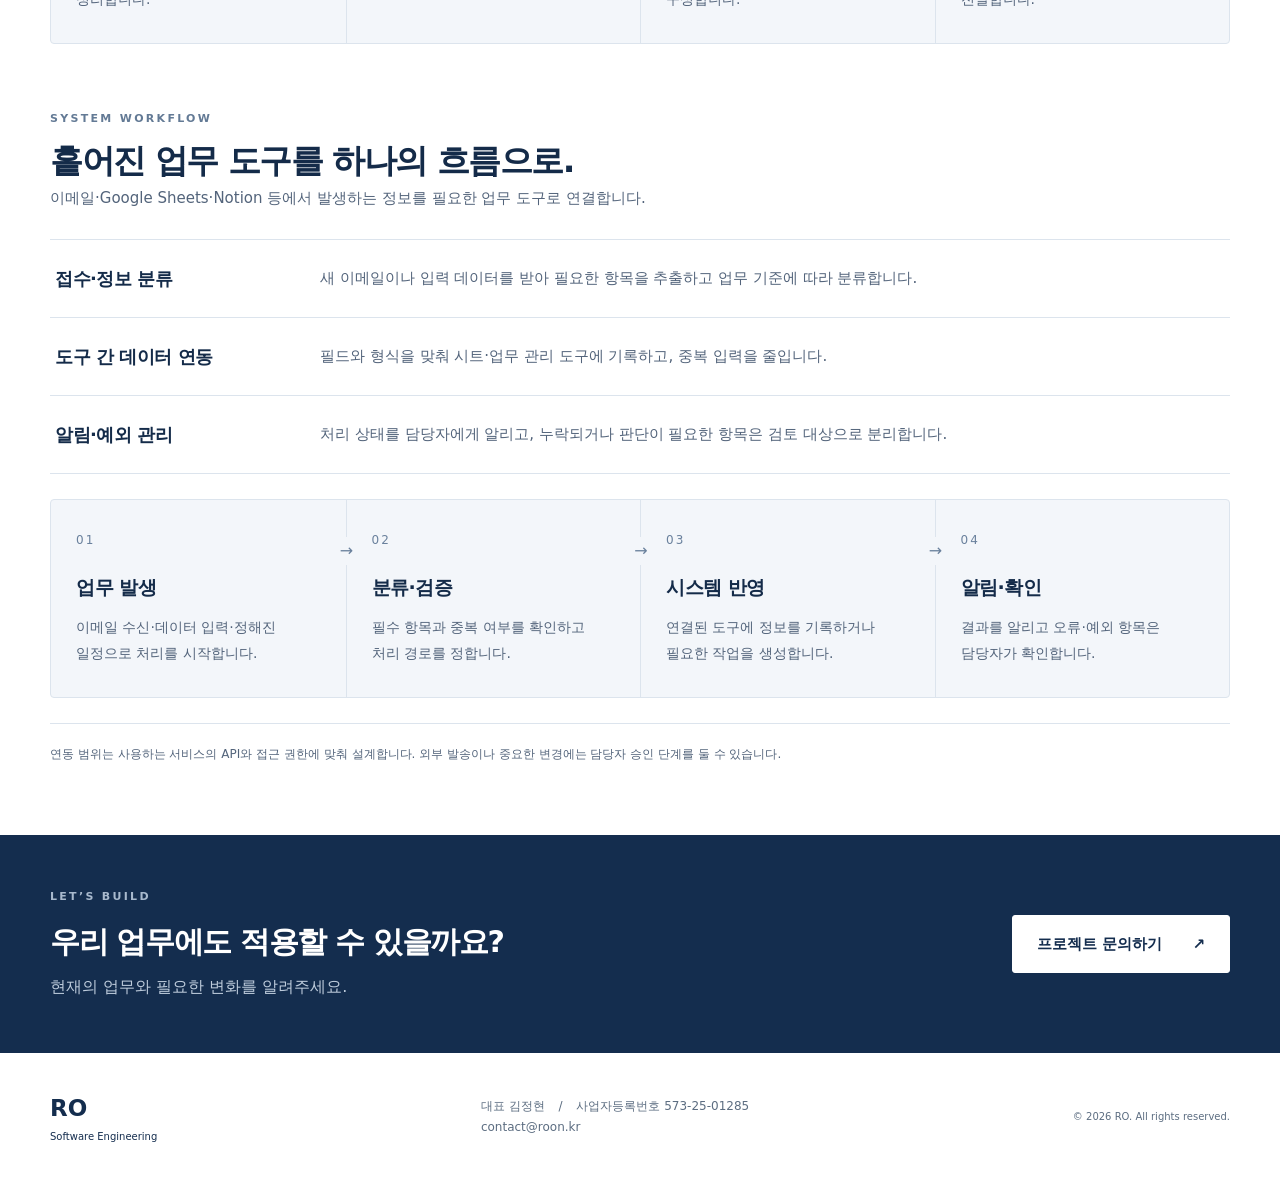
==== commit 0db2ff03: "Update public contact email to contact@roon.kr" ====
--- a/automation.html
+++ b/automation.html
@@ -24,7 +24,7 @@
 <section class="cta"><div class="wrap"><div><p class="eyebrow">LET’S BUILD</p><h2>우리 업무에도 적용할 수 있을까요?</h2><p>현재의 업무와 필요한 변화를 알려주세요.</p></div><a class="button light" href="contact.html?project=문서·데이터 자동화 개발 문의">프로젝트 문의하기 <span>↗</span></a></div></section>
 </main>
 
-<footer><div class="wrap foot"><a class="footerbrand" href="index.html">RO <span>Software Engineering</span></a><div>대표 김정현 <span class="sep">/</span> 사업자등록번호 573-25-01285<br><a href="mailto:rasia@gmail.com">rasia@gmail.com</a></div><small>© 2026 RO. All rights reserved.</small></div></footer>
+<footer><div class="wrap foot"><a class="footerbrand" href="index.html">RO <span>Software Engineering</span></a><div>대표 김정현 <span class="sep">/</span> 사업자등록번호 573-25-01285<br><a href="mailto:contact@roon.kr">contact@roon.kr</a></div><small>© 2026 RO. All rights reserved.</small></div></footer>
 </body>
 </html>
 
--- a/style.css
+++ b/style.css
@@ -9,3 +9,13 @@
 .industryintro{font-size:15px;margin-bottom:25px;max-width:850px}.industrylist{border-top:1px solid var(--line)}.industrylist article{display:grid;grid-template-columns:240px 1fr;gap:25px;padding:25px 5px;border-bottom:1px solid var(--line)}.industrylist h3{font-size:18px}.industrylist p{font-size:15px}.industrylist span{display:block;font-size:12px;color:#6a819c;margin-top:10px}.construction-sample{max-width:850px;border:1px solid var(--line);padding:25px;background:var(--pale)}.construction-sample .erpmini table{font-size:12px}.construction-sample .erpmini td,.construction-sample .erpmini th{padding:12px}.construction-sample .minitotal{font-size:12px}@media(max-width:580px){.industrylist article{grid-template-columns:1fr;gap:9px;padding:22px 0}.industrylist p{font-size:14px}.construction-sample{padding:10px}.construction-sample .erpmini td,.construction-sample .erpmini th{padding:8px 5px;font-size:10px}}
 .industrynames{display:grid;grid-template-columns:repeat(4,1fr);border:1px solid var(--line);background:var(--pale);border-radius:4px}.industrynames span{padding:35px 15px;text-align:center;font-size:21px;font-weight:600}.industrynames span+span{border-left:1px solid var(--line)}.erpidentity{text-align:center}.erpidentity h3{font-size:32px;line-height:1.5;letter-spacing:-1px}.erpidentity>div{font-size:14px;color:var(--muted);margin-top:20px}@media(max-width:580px){.industrynames{grid-template-columns:1fr 1fr}.industrynames span{padding:25px 10px;font-size:18px}.industrynames span:nth-child(3){border-left:0}.industrynames span:nth-child(n+3){border-top:1px solid var(--line)}}
 .industrynames span{font-size:18px}.industrynames span:nth-child(4n+1){border-left:0}.industrynames span:nth-child(n+5){border-top:1px solid var(--line)}@media(max-width:580px){.industrynames span{font-size:16px}.industrynames span:nth-child(2n+1){border-left:0}.industrynames span:nth-child(n+3){border-top:1px solid var(--line)}}
+
+/* Project sample files: keep preview links separate from case study links. */
+.preview.filepreview{position:relative;display:flex;align-items:flex-start;height:340px;padding:20px 20px 48px;overflow:hidden;background:#eaf0f6}
+.filepreview img{width:100%;height:100%;object-fit:cover;object-position:top;border:1px solid #d4dfe9;box-shadow:0 8px 22px #142d4e12;transition:transform .2s ease}
+.filepreview:hover img{transform:translateY(-3px)}
+.previewcaption{position:absolute;bottom:0;left:0;right:0;display:flex;align-items:center;justify-content:space-between;gap:12px;padding:12px 20px;background:#f3f6fa;border-top:1px solid #dce4ed;font-size:11px;color:#53647b}
+.previewcaption strong{color:#142d4e;font-size:12px;font-weight:650;white-space:nowrap}
+@media(max-width:850px){.preview.filepreview{height:280px;padding:12px 12px 48px}.previewcaption{padding-inline:12px;font-size:10px}.previewcaption strong{font-size:11px}}
+@media(max-width:580px){.preview.filepreview{height:285px}.previewcaption{font-size:10px}}
+@media(prefers-reduced-motion:reduce){.filepreview img{transition:none}}
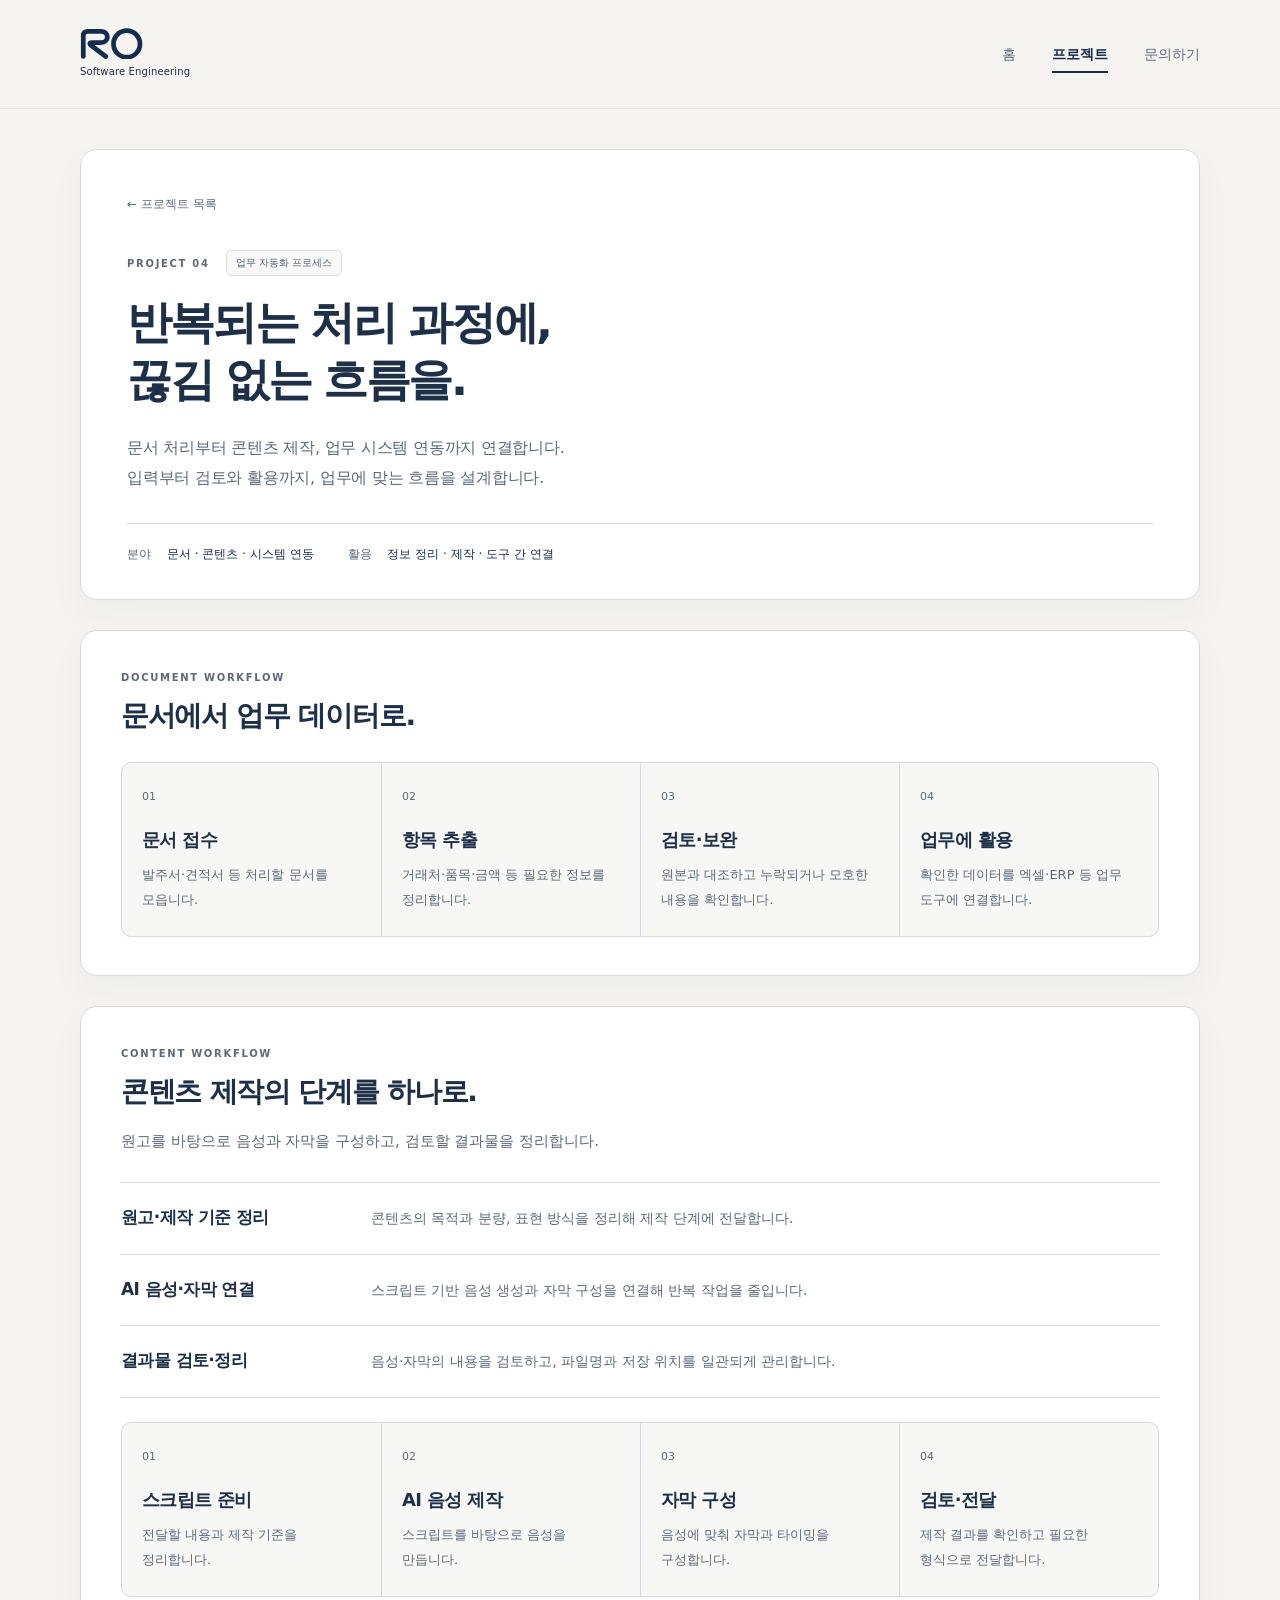
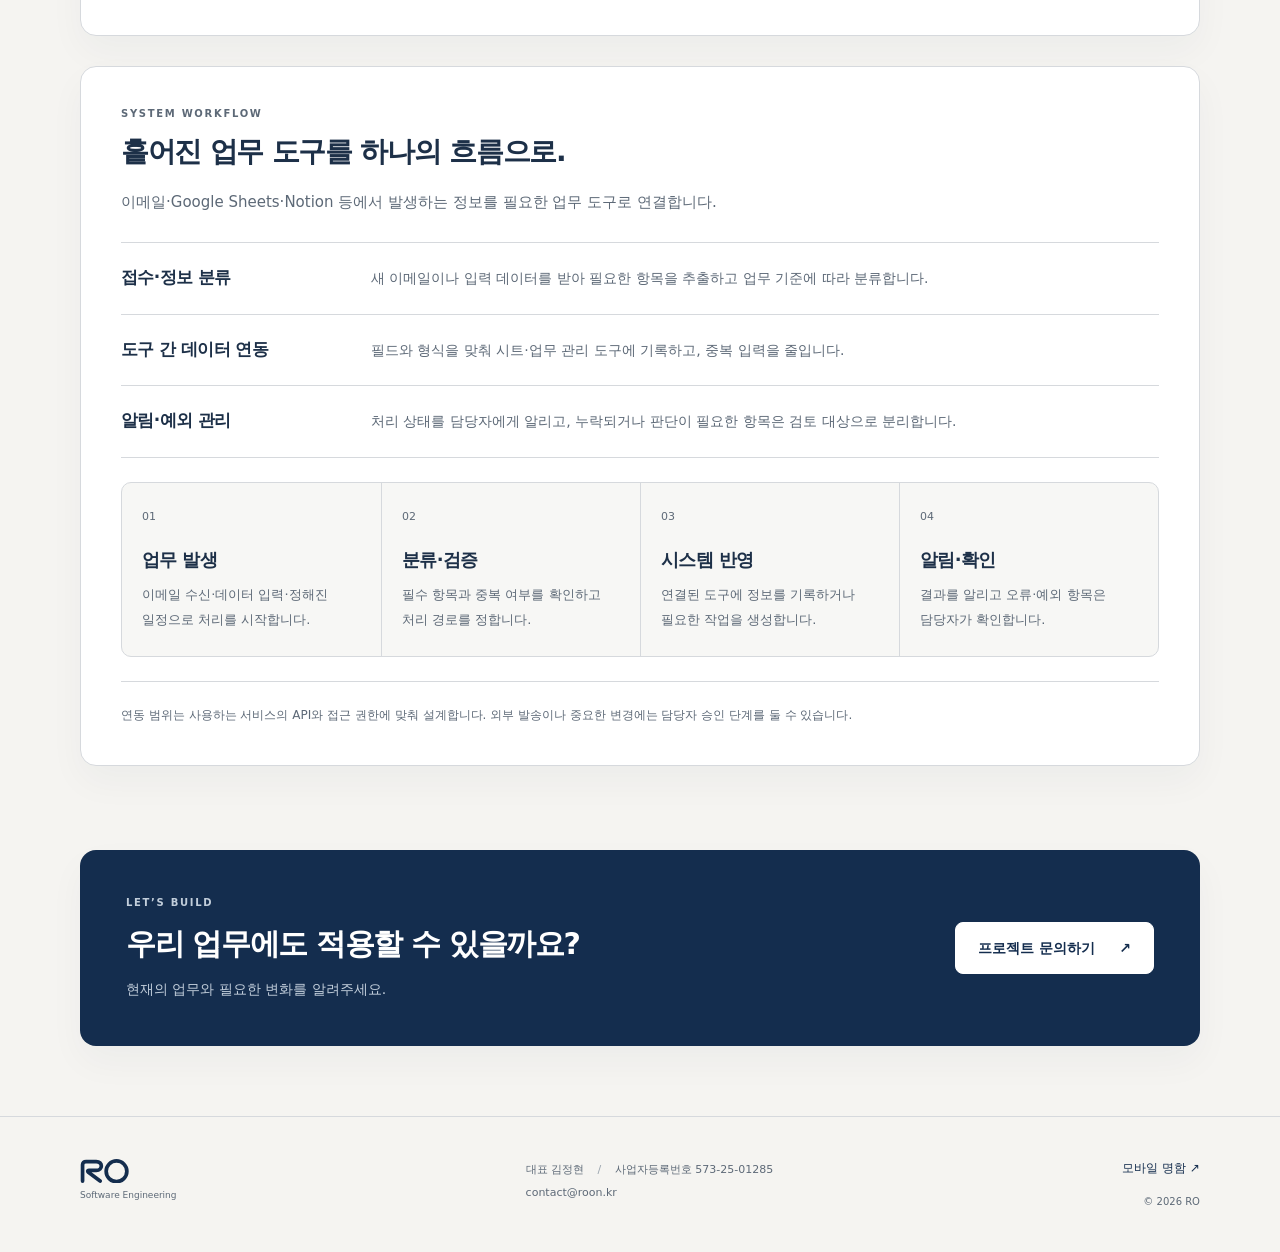
==== commit b3034f2a: "Renew RO website with paper-card layouts and consistent navy design" ====
--- a/automation.html
+++ b/automation.html
@@ -1,30 +1,31 @@
-<!doctype html><html lang="ko">
-<head><meta charset="utf-8">
-<meta http-equiv="Content-Security-Policy" content="default-src 'none'; script-src 'self'; style-src 'self'; img-src 'self'; font-src 'self'; connect-src 'none'; object-src 'none'; base-uri 'none'; form-action 'none'; frame-src 'none'">
-<meta name="referrer" content="strict-origin-when-cross-origin"><meta name="viewport" content="width=device-width,initial-scale=1"><title>콘텐츠·데이터 업무 자동화 | RO Software Engineering</title><meta name="description" content="문서 처리, AI 음성·자막 제작, 이메일·시트·업무 도구 연동을 업무 흐름에 맞춰 설계합니다."><link rel="icon" href="assets/logo.svg" type="image/svg+xml"><link rel="stylesheet" href="style.css">
-<link rel="canonical" href="https://roon.kr/automation.html">
-<meta property="og:type" content="website">
-<meta property="og:site_name" content="RO(알오)">
-<meta property="og:title" content="콘텐츠·데이터 업무 자동화 | RO Software Engineering">
-<meta property="og:description" content="문서 처리, AI 음성·자막 제작, 이메일·시트·업무 도구 연동을 업무 흐름에 맞춰 설계합니다.">
-<meta property="og:url" content="https://roon.kr/automation.html">
-</head>
-
-<body><a class="skip" href="#main">본문으로 이동</a>
-<header><div class="wrap head"><a class="brand" href="index.html" aria-label="RO 홈"><img src="assets/logo.svg" alt="RO" width="80" height="40"><span>Software Engineering</span></a><nav aria-label="주 메뉴"><a href="index.html">홈</a><a href="projects.html" aria-current="page">프로젝트</a><a href="contact.html">문의</a></nav></div></header>
-
-<main id="main">
-<section class="wrap detailhero"><a class="back" href="projects.html">← 프로젝트 목록</a><p class="eyebrow">PROJECT 04 <span class="tag">업무 자동화 프로세스</span></p><h1>반복되는 처리 과정에,<br>끊김 없는 흐름을.</h1><p class="lead">문서 처리부터 콘텐츠 제작, 업무 시스템 연동까지 연결합니다.<br>입력부터 검토와 활용까지, 업무에 맞는 흐름을 설계합니다.</p><div class="metadata"><span>분야 <b>문서 · 콘텐츠 · 시스템 연동</b></span><span>활용 <b>정보 정리 · 제작 · 도구 간 연결</b></span></div></section>
-
-<section class="wrap content"><div class="sectionhead"><p class="eyebrow">DOCUMENT WORKFLOW</p><h2>문서에서 업무 데이터로.</h2></div><div class="processline"><article><span class="processnum">01</span><h3>문서 접수</h3><p>발주서·견적서 등 처리할 문서를 모읍니다.</p></article><article><span class="processnum">02</span><h3>항목 추출</h3><p>거래처·품목·금액 등 필요한 정보를 정리합니다.</p></article><article><span class="processnum">03</span><h3>검토·보완</h3><p>원본과 대조하고 누락되거나 모호한 내용을 확인합니다.</p></article><article><span class="processnum">04</span><h3>업무에 활용</h3><p>확인한 데이터를 엑셀·ERP 등 업무 도구에 연결합니다.</p></article></div></section>
-
-<section class="wrap content"><div class="sectionhead"><p class="eyebrow">CONTENT WORKFLOW</p><h2>콘텐츠 제작의 단계를 하나로.</h2><p class="industryintro">원고를 바탕으로 음성과 자막을 구성하고, 검토할 결과물을 정리합니다.</p></div><div class="industrylist"><article><h3>원고·제작 기준 정리</h3><p>콘텐츠의 목적과 분량, 표현 방식을 정리해 제작 단계에 전달합니다.</p></article><article><h3>AI 음성·자막 연결</h3><p>스크립트 기반 음성 생성과 자막 구성을 연결해 반복 작업을 줄입니다.</p></article><article><h3>결과물 검토·정리</h3><p>음성·자막의 내용을 검토하고, 파일명과 저장 위치를 일관되게 관리합니다.</p></article></div><div class="processline"><article><span class="processnum">01</span><h3>스크립트 준비</h3><p>전달할 내용과 제작 기준을 정리합니다.</p></article><article><span class="processnum">02</span><h3>AI 음성 제작</h3><p>스크립트를 바탕으로 음성을 만듭니다.</p></article><article><span class="processnum">03</span><h3>자막 구성</h3><p>음성에 맞춰 자막과 타이밍을 구성합니다.</p></article><article><span class="processnum">04</span><h3>검토·전달</h3><p>제작 결과를 확인하고 필요한 형식으로 전달합니다.</p></article></div></section>
-
+<!doctype html><html lang="ko">
+<head><meta charset="utf-8">
+<meta name="color-scheme" content="only light"><meta name="theme-color" content="#f2f1ef">
+<meta http-equiv="Content-Security-Policy" content="default-src 'none'; script-src 'self'; style-src 'self'; img-src 'self'; font-src 'self'; connect-src 'none'; object-src 'none'; base-uri 'none'; form-action 'none'; frame-src 'none'">
+<meta name="referrer" content="strict-origin-when-cross-origin"><meta name="viewport" content="width=device-width,initial-scale=1"><title>콘텐츠·데이터 업무 자동화 | RO Software Engineering</title><meta name="description" content="문서 처리, AI 음성·자막 제작, 이메일·시트·업무 도구 연동을 업무 흐름에 맞춰 설계합니다."><link rel="icon" href="assets/logo.svg" type="image/svg+xml"><link rel="stylesheet" href="style.css?v=20261111-paper">
+<link rel="canonical" href="https://roon.kr/automation.html">
+<meta property="og:type" content="website">
+<meta property="og:site_name" content="RO(알오)">
+<meta property="og:title" content="콘텐츠·데이터 업무 자동화 | RO Software Engineering">
+<meta property="og:description" content="문서 처리, AI 음성·자막 제작, 이메일·시트·업무 도구 연동을 업무 흐름에 맞춰 설계합니다.">
+<meta property="og:url" content="https://roon.kr/automation.html">
+</head>
+
+<body class="site-automation"><a class="skip" href="#main">본문으로 이동</a>
+<header class="site-header"><div class="wrap head"><a class="brand" href="index.html" aria-label="RO 홈"><img src="assets/card-logo.svg" alt="RO" width="80" height="40"><span>Software Engineering</span></a><nav aria-label="주 메뉴"><a href="index.html">홈</a><a href="projects.html" aria-current="page">프로젝트</a><a href="contact.html">문의하기</a></nav></div></header>
+
+<main id="main">
+<section class="wrap detailhero"><a class="back" href="projects.html">← 프로젝트 목록</a><p class="eyebrow">PROJECT 04 <span class="tag">업무 자동화 프로세스</span></p><h1>반복되는 처리 과정에,<br> 끊김 없는 흐름을.</h1><p class="lead">문서 처리부터 콘텐츠 제작, 업무 시스템 연동까지 연결합니다.<br> 입력부터 검토와 활용까지, 업무에 맞는 흐름을 설계합니다.</p><div class="metadata"><span>분야 <b>문서 · 콘텐츠 · 시스템 연동</b></span><span>활용 <b>정보 정리 · 제작 · 도구 간 연결</b></span></div></section>
+
+<section class="wrap content"><div class="sectionhead"><p class="eyebrow">DOCUMENT WORKFLOW</p><h2>문서에서 업무 데이터로.</h2></div><div class="processline"><article><span class="processnum">01</span><h3>문서 접수</h3><p>발주서·견적서 등 처리할 문서를 모읍니다.</p></article><article><span class="processnum">02</span><h3>항목 추출</h3><p>거래처·품목·금액 등 필요한 정보를 정리합니다.</p></article><article><span class="processnum">03</span><h3>검토·보완</h3><p>원본과 대조하고 누락되거나 모호한 내용을 확인합니다.</p></article><article><span class="processnum">04</span><h3>업무에 활용</h3><p>확인한 데이터를 엑셀·ERP 등 업무 도구에 연결합니다.</p></article></div></section>
+
+<section class="wrap content"><div class="sectionhead"><p class="eyebrow">CONTENT WORKFLOW</p><h2>콘텐츠 제작의 단계를 하나로.</h2><p class="industryintro">원고를 바탕으로 음성과 자막을 구성하고, 검토할 결과물을 정리합니다.</p></div><div class="industrylist"><article><h3>원고·제작 기준 정리</h3><p>콘텐츠의 목적과 분량, 표현 방식을 정리해 제작 단계에 전달합니다.</p></article><article><h3>AI 음성·자막 연결</h3><p>스크립트 기반 음성 생성과 자막 구성을 연결해 반복 작업을 줄입니다.</p></article><article><h3>결과물 검토·정리</h3><p>음성·자막의 내용을 검토하고, 파일명과 저장 위치를 일관되게 관리합니다.</p></article></div><div class="processline"><article><span class="processnum">01</span><h3>스크립트 준비</h3><p>전달할 내용과 제작 기준을 정리합니다.</p></article><article><span class="processnum">02</span><h3>AI 음성 제작</h3><p>스크립트를 바탕으로 음성을 만듭니다.</p></article><article><span class="processnum">03</span><h3>자막 구성</h3><p>음성에 맞춰 자막과 타이밍을 구성합니다.</p></article><article><span class="processnum">04</span><h3>검토·전달</h3><p>제작 결과를 확인하고 필요한 형식으로 전달합니다.</p></article></div></section>
+
 <section class="wrap content"><div class="sectionhead"><p class="eyebrow">SYSTEM WORKFLOW</p><h2>흩어진 업무 도구를 하나의 흐름으로.</h2><p class="industryintro">이메일·Google Sheets·Notion 등에서 발생하는 정보를 필요한 업무 도구로 연결합니다.</p></div><div class="industrylist"><article><h3>접수·정보 분류</h3><p>새 이메일이나 입력 데이터를 받아 필요한 항목을 추출하고 업무 기준에 따라 분류합니다.</p></article><article><h3>도구 간 데이터 연동</h3><p>필드와 형식을 맞춰 시트·업무 관리 도구에 기록하고, 중복 입력을 줄입니다.</p></article><article><h3>알림·예외 관리</h3><p>처리 상태를 담당자에게 알리고, 누락되거나 판단이 필요한 항목은 검토 대상으로 분리합니다.</p></article></div><div class="processline"><article><span class="processnum">01</span><h3>업무 발생</h3><p>이메일 수신·데이터 입력·정해진 일정으로 처리를 시작합니다.</p></article><article><span class="processnum">02</span><h3>분류·검증</h3><p>필수 항목과 중복 여부를 확인하고 처리 경로를 정합니다.</p></article><article><span class="processnum">03</span><h3>시스템 반영</h3><p>연결된 도구에 정보를 기록하거나 필요한 작업을 생성합니다.</p></article><article><span class="processnum">04</span><h3>알림·확인</h3><p>결과를 알리고 오류·예외 항목은 담당자가 확인합니다.</p></article></div><p class="serviceboundary">연동 범위는 사용하는 서비스의 API와 접근 권한에 맞춰 설계합니다. 외부 발송이나 중요한 변경에는 담당자 승인 단계를 둘 수 있습니다.</p></section>
-<section class="cta"><div class="wrap"><div><p class="eyebrow">LET’S BUILD</p><h2>우리 업무에도 적용할 수 있을까요?</h2><p>현재의 업무와 필요한 변화를 알려주세요.</p></div><a class="button light" href="contact.html?project=문서·데이터 자동화 개발 문의">프로젝트 문의하기 <span>↗</span></a></div></section>
-</main>
-
-<footer><div class="wrap foot"><a class="footerbrand" href="index.html">RO <span>Software Engineering</span></a><div>대표 김정현 <span class="sep">/</span> 사업자등록번호 573-25-01285<br><a href="mailto:contact@roon.kr">contact@roon.kr</a></div><small>© 2026 RO. All rights reserved.</small></div></footer>
-</body>
-</html>
-
+<section class="cta"><div class="wrap"><div><p class="eyebrow">LET’S BUILD</p><h2>우리 업무에도 적용할 수 있을까요?</h2><p>현재의 업무와 필요한 변화를 알려주세요.</p></div><a class="button light" href="contact.html?project=문서·데이터 자동화 개발 문의">프로젝트 문의하기 <span>↗</span></a></div></section>
+</main>
+
+<footer class="site-footer"><div class="wrap foot"><a class="footerbrand" href="index.html"><img src="assets/card-logo.svg" alt="RO" width="62" height="31"><span>Software Engineering</span></a><div class="foot-info">대표 김정현 <span class="sep">/</span> 사업자등록번호 573-25-01285<br> <a href="mailto:contact@roon.kr">contact@roon.kr</a></div><div class="foot-links"><a href="card.html">모바일 명함 ↗</a><small>© 2026 RO</small></div></div></footer>
+</body>
+</html>
+
--- a/style.css
+++ b/style.css
@@ -1,21 +1,164 @@
-*{box-sizing:border-box} :root{--navy:#142d4e;--ink:#142b49;--muted:#53647b;--line:#dce4ed;--pale:#f3f6fa;--blue:#2864ba}html{scroll-behavior:smooth}body{margin:0;font-family:"Malgun Gothic","Apple SD Gothic Neo",system-ui,sans-serif;color:var(--ink);background:#fff;line-height:1.75;word-break:keep-all}a{color:inherit;text-decoration:none}button,input,select{font:inherit}button,a,select,input{touch-action:manipulation}button{cursor:pointer}a:focus-visible,button:focus-visible,input:focus-visible,select:focus-visible{outline:3px solid #347ade;outline-offset:5px}img{max-width:100%;display:block}h1,h2,h3,p{margin:0}p+p{margin-top:16px}h1{font-size:clamp(34px,4.4vw,62px);letter-spacing:-.065em;line-height:1.28;font-weight:750}h2{font-size:clamp(25px,2.6vw,36px);letter-spacing:-.045em;line-height:1.4}h3{font-size:20px;letter-spacing:-.025em;line-height:1.5}p{color:var(--muted)}.wrap{width:min(1180px,calc(100% - 80px));margin-inline:auto}.head{display:flex;align-items:center;justify-content:space-between;height:108px}header{border-bottom:1px solid var(--line);background:white}.brand img{width:80px;height:40px}.brand span{font-size:10px;letter-spacing:1.1px;display:block;margin-top:4px}.head nav{display:flex;gap:46px;align-items:center}.head nav a{padding:12px 0;font-size:15px}.head nav a[aria-current]{border-bottom:2px solid var(--navy);font-weight:700}.skip{position:absolute;top:-100px;background:var(--navy);color:#fff;padding:10px;z-index:10}.skip:focus{top:0}.eyebrow{font-size:11px;font-weight:650;letter-spacing:2.3px;color:#637a95;margin-bottom:24px}.lead{font-size:19px;line-height:1.9;margin-top:25px;letter-spacing:-.025em}.button{display:inline-flex;align-items:center;justify-content:center;gap:30px;background:var(--navy);color:white;border:1px solid var(--navy);padding:15px 24px;font-size:15px;font-weight:600;min-height:52px;border-radius:3px}.button:hover{background:#254b78}.button.outline{background:white;color:var(--navy)}.button.outline:hover{background:var(--pale)}.button.light{background:white;color:var(--navy);border-color:white}.actions{display:flex;gap:12px;flex-wrap:wrap;margin-top:35px}.homehero{display:grid;grid-template-columns:1.35fr 1fr;min-height:540px;align-items:center;gap:30px;padding-block:70px}.homehero h1{font-size:clamp(35px,4.1vw,58px)}.homehero .eyebrow{font-size:10px}.blueprint{position:relative;height:420px;overflow:hidden;background-image:linear-gradient(#dbe4ed 1px,transparent 1px),linear-gradient(90deg,#dbe4ed 1px,transparent 1px);background-size:86px 86px;mask-image:linear-gradient(90deg,transparent,black 15%,black 85%,transparent)}.orbit{position:absolute;width:345px;height:345px;border:1px solid #3b5b7c;border-radius:50%}.o1{top:-170px;left:86px}.o2{bottom:-170px;left:-85px}.axis{position:absolute;left:50%;width:1px;height:600px;background:#6b829c;transform:rotate(45deg);top:-80px}.node{position:absolute;width:38px;height:38px;background:var(--navy);left:153px;top:153px}.blueprint span{position:absolute;top:190px;left:240px;letter-spacing:4px;font-size:10px;color:#70849c}.blueprint small{position:absolute;bottom:18px;left:86px;font-size:9px;letter-spacing:2px;color:#70849c}.mobileonly{display:none}.services{border-top:1px solid var(--line);padding:50px 0 60px}.steps{display:grid;grid-template-columns:repeat(3,1fr);gap:40px}.steps article+article{border-left:1px solid var(--line);padding-left:35px}.stepno{font-size:12px;color:#657e9e;display:block;margin-bottom:18px}.steps p{font-size:15px;margin-top:13px}.cta{background:var(--navy);color:white;margin-top:70px}.cta .wrap{padding-block:52px;display:flex;align-items:center;justify-content:space-between;gap:30px}.cta p{color:#bdcbdb;margin-top:10px}.cta .eyebrow{margin:0 0 15px;color:#a8b9cd}.cta h2{font-size:30px}.foot{display:flex;justify-content:space-between;align-items:center;gap:24px;padding-block:35px;font-size:12px;color:#5c6d81}.footerbrand{font-size:23px;font-weight:700;color:var(--navy)}.footerbrand span{font-size:10px;display:block;font-weight:400}.foot small{font-size:10px}.sep{padding-inline:10px}.pagehero{padding-block:70px 52px}.projectsgrid{display:grid;grid-template-columns:1fr 1fr;gap:32px}.projectcard{border:1px solid var(--line);border-radius:5px;overflow:hidden;background:white}.preview{display:flex;background:var(--pale);height:300px;padding:25px;overflow:hidden;align-items:center;justify-content:center}.preview:hover{background:#eaf0f7}.cardbody{padding:28px 30px 30px}.tag{display:inline-block;background:#f2f6fc;border:1px solid #d8e2ef;padding:3px 10px;font-size:11px;font-weight:500;letter-spacing:0;color:#405f87;border-radius:3px;vertical-align:middle}.cardbody h2{margin-top:18px;font-size:27px}.cardbody h3{margin-top:12px;font-size:16px;font-weight:500}.cardbody p{font-size:14px;margin-top:10px;min-height:48px}.textlink{display:inline-flex;gap:30px;margin-top:24px;color:#285b9c;font-size:14px;font-weight:650}.textlink:hover{text-decoration:underline}.windowbar{background:var(--navy);color:white;padding:13px 18px;display:flex;justify-content:space-between;gap:15px;font-size:12px}.windowbar span{font-size:10px;opacity:.8}.erpmini{width:100%;background:white;border:1px solid #cad5e3;box-shadow:0 12px 35px #142d4e12;font-size:10px}.minifilter{padding:12px;color:var(--muted);font-size:10px}.erpmini table{font-size:10px}.erpmini th,.erpmini td{padding:9px 7px}.minitotal{padding:10px 12px;background:#eaf0f7;display:flex;justify-content:space-between}.scoreart{background:#16202a;width:75%;height:260px;padding:12px 14px;border-radius:17px;overflow:hidden;position:relative;box-shadow:0 12px 30px #142d4e20}.scoreart img{width:100%;height:100%;object-fit:cover;object-position:top;border-radius:4px}.scoreart span{position:absolute;bottom:18px;right:18px;font-size:10px;background:#fff;padding:2px 8px}.sellerart{text-align:center;width:100%;padding:20px 10px}.sellerart strong{font-size:clamp(26px,3vw,42px);font-weight:750;letter-spacing:-1.8px;display:block}.sellerart strong>span{color:#477ab5}.sellerart>p{font-size:13px;margin:8px 0 30px}.sellerart .eyebrow{font-size:9px;margin-bottom:16px}.sellerart div{display:flex;justify-content:center;gap:16px;align-items:center;font-size:12px}.sellerart i,.flowart i{font-style:normal;color:#7a8eaa}.flowart{width:100%;padding:15px 5px}.flowart>div{display:flex;align-items:center;gap:10px;margin:14px 0}.flowart div span{flex:1;padding:18px 6px;background:white;border:1px solid #cedaea;text-align:center;font-size:12px;border-radius:4px}.flowart>p:last-child{text-align:center;font-size:12px;margin-top:25px}.flowart .eyebrow{font-size:10px}.detailhero{padding-block:36px 45px}.back{font-size:12px;color:#61768d;display:block;margin-bottom:42px}.detailhero .eyebrow .tag{margin-left:15px}.metadata{border-top:1px solid var(--line);margin-top:35px;padding-top:20px;display:flex;gap:42px;flex-wrap:wrap;font-size:12px;color:#718197}.metadata b{color:var(--ink);margin-left:16px;font-weight:500}.featurepanel{background:var(--pale);padding:30px;border:1px solid var(--line);border-radius:5px}.content{padding-block:65px 0}.sectionhead{margin-bottom:28px}.sectionhead .eyebrow{margin-bottom:10px}.twocol{display:grid;grid-template-columns:1fr 1fr;gap:60px}.twocol p{font-size:16px}.twocol h3{margin-bottom:15px}.twocol .largecopy{font-size:24px;line-height:1.7;color:var(--navy);letter-spacing:-.04em}.note{background:var(--pale);border-left:3px solid #a9bfd9;padding:24px 28px;margin-top:30px;font-size:14px}.note p{margin-top:8px}.erpfull{background:white;border:1px solid var(--line)}.filters{display:flex;align-items:center;justify-content:space-between;gap:15px;padding:16px;font-size:12px;flex-wrap:wrap}.filters select{padding:5px;border:1px solid var(--line);background:white;color:var(--ink);margin-left:10px}.smallbutton{background:white;border:1px solid #9eb4ce;padding:6px 12px;color:var(--navy);font-size:12px}.table-scroll{overflow:auto}table{border-collapse:collapse;width:100%;font-size:12px;white-space:nowrap}th,td{padding:12px 14px;border-bottom:1px solid var(--line);text-align:right;font-variant-numeric:tabular-nums}th{background:#f0f4f8;font-size:11px;color:#4d627e;font-weight:600}th:first-child,td:first-child{text-align:left}tfoot{background:#e8eff7;font-weight:700}.rowbutton{border:0;background:none;color:var(--navy);padding:0;font-size:12px;text-decoration:underline;text-underline-offset:4px}.selected td{background:#edf4fe}.tablehint{font-size:11px;padding:12px 16px}.erpfull h3{font-size:14px;padding:14px 16px}.scorefeature{background:#f0f4f8;display:grid;grid-template-columns:1fr 1fr;gap:70px;align-items:center;padding:45px 65px;border-radius:5px}.scorefeature h2{font-size:38px}.scorefeature p{margin-top:22px}.scorefeature .tag{margin-top:25px}.scorefeature figure{margin:0}.scorefeature img{max-height:570px;margin:auto;box-shadow:0 12px 40px #142d4e22;border:10px solid #172333;border-radius:18px}.scorefeature figcaption{font-size:10px;text-align:center;margin-top:15px;color:var(--muted)}.fine{font-size:12px!important;color:#64758b}.sellerfeature{background:#eef3f9;padding:55px}.sellerfeature .sellerart strong{font-size:64px}.sellerfeature .sellerart div{font-size:15px;gap:35px}.scopegrid{display:grid;grid-template-columns:1fr 1fr;gap:25px}.scopegrid>div{border:1px solid var(--line);padding:30px}.scopegrid ul{padding-left:20px;font-size:15px;color:var(--muted);line-height:2.2}.example{border:1px solid var(--line);padding:30px}.example h3{margin:22px 0 15px}.fullshot{width:100%;border:1px solid var(--line)}.caption{font-size:11px;margin-top:12px}.calc{border:1px solid var(--line);padding:30px}.calc h3{margin-top:15px}.calc p{font-size:14px;margin-top:10px}.calcfields{display:grid;grid-template-columns:repeat(3,1fr);gap:20px;margin-top:25px}.calcfields label{font-size:12px;color:var(--muted)}.calcfields input{display:block;width:100%;border:1px solid #b7c7da;padding:10px;color:var(--ink);margin-top:6px}.calc output{display:block;margin-top:20px;background:#fff3e3;color:#7b4d17;padding:16px;font-size:14px}.calc output.good{background:#eaf5ef;color:#235b40}.contactgrid{display:grid;grid-template-columns:1fr 1fr;gap:70px;padding-block:10px 60px}.email{font-size:clamp(24px,3vw,38px);font-weight:650;color:#275d9f;display:block;margin-top:20px;overflow-wrap:anywhere;word-break:normal}.contactgrid .actions{margin-top:25px}.contactgrid .fine{margin-top:18px}.contactperson{margin-top:38px;padding-top:25px;border-top:1px solid var(--line)}.contactperson p{font-size:14px;margin-top:8px}.contactgrid aside{background:var(--pale);padding:30px}.contactgrid ol{padding-left:25px;margin:20px 0 0}.contactgrid li{padding:16px 0 16px 8px;border-bottom:1px solid var(--line)}.contactgrid li:last-child{border:0}.contactgrid li::marker{color:#6386b2}.contactgrid li p{font-size:13px}.contactsteps{display:flex;justify-content:space-between;gap:15px;border-top:1px solid var(--line);padding-block:30px 55px;font-size:14px}.sr{position:absolute;width:1px;height:1px;overflow:hidden;clip:rect(0,0,0,0)}
-@media(min-width:1500px){.homehero{min-height:620px}.blueprint{height:460px}}
-@media(max-width:850px){.wrap{width:calc(100% - 40px)}.homehero{grid-template-columns:1fr;padding-block:50px}.blueprint{display:none}.head{height:88px}.head nav{gap:24px}.steps{gap:20px}.steps article+article{padding-left:20px}.preview{height:250px;padding:15px}.cardbody{padding:22px}.cardbody h2{font-size:23px}.scorefeature{padding:30px;gap:30px}.scorefeature h2{font-size:28px}.contactgrid{gap:30px}.foot{flex-wrap:wrap}.flowart div span{font-size:10px}.sellerart strong{font-size:30px}.sellerart div{gap:8px}.erpmini th,.erpmini td{padding:7px 4px;font-size:9px}.windowbar{font-size:10px;padding:9px}.windowbar span{font-size:9px}}
-@media(max-width:580px){.head nav{gap:20px}.head nav a{font-size:13px}.brand img{width:65px;height:32px}.brand span{font-size:8px;letter-spacing:.5px}.homehero h1{font-size:36px}.homehero .lead{font-size:16px}.eyebrow{font-size:9px;letter-spacing:1.7px}.mobileonly{display:block}.steps{grid-template-columns:1fr;gap:25px}.steps article+article{border-left:0;border-top:1px solid var(--line);padding:25px 0 0}.stepno{margin-bottom:10px}.services{padding-block:35px}.cta{margin-top:45px}.cta .wrap{align-items:flex-start;flex-direction:column;padding-block:35px}.cta h2{font-size:27px}.foot{flex-direction:column;align-items:flex-start;gap:18px;padding-block:25px}.pagehero{padding-block:42px 35px}.pagehero h1{font-size:39px}.lead{font-size:16px}.projectsgrid{grid-template-columns:1fr;gap:25px}.preview{height:260px}.cardbody p{min-height:0}.detailhero{padding-top:25px}.detailhero h1{font-size:32px}.back{margin-bottom:30px}.detailhero .eyebrow .tag{margin-left:8px;font-size:10px}.metadata{gap:12px;flex-direction:column}.featurepanel{padding:10px}.content{padding-top:42px}.twocol{grid-template-columns:1fr;gap:20px}.twocol .largecopy{font-size:22px}.scorefeature{grid-template-columns:1fr;padding:25px}.scorefeature img{max-height:480px}.sellerfeature{padding:25px 15px}.sellerfeature .sellerart strong{font-size:38px}.sellerfeature .sellerart div{gap:15px;font-size:12px}.scopegrid{grid-template-columns:1fr}.scopegrid>div{padding:24px}.calc{padding:20px}.calcfields{grid-template-columns:1fr;gap:12px}.contactgrid{grid-template-columns:1fr;gap:35px}.contactsteps{flex-wrap:wrap;font-size:12px;justify-content:center}.contactgrid aside{padding:23px}.email{font-size:30px}.button{padding:13px 20px;font-size:14px}.note{padding:20px}.erpfull .windowbar{flex-direction:column;gap:3px}.tablehint{font-size:10px}.fullshot{min-height:0}.flowart>div{gap:7px}}
+/* RO / Paper & Navy — shared marketing-page design system */
+:root{color-scheme:only light;--navy:#142d4e;--ink:#1d3048;--muted:#5d6977;--line:#d6d9dd;--paper:#fff;--pale:#eeedea;--bg:#f5f4f1;--radius:16px;--shadow:0 16px 36px #142d4e0a}
+*{box-sizing:border-box}
+html{scroll-behavior:smooth}
+body{margin:0;background:var(--bg);color:var(--ink);font-family:"Malgun Gothic","Apple SD Gothic Neo",system-ui,sans-serif;line-height:1.75;word-break:keep-all;-webkit-font-smoothing:antialiased}
+a{color:inherit;text-decoration:none}
+button,input,select{font:inherit}
+button{cursor:pointer}
+button,a,select,input{touch-action:manipulation}
+a:focus-visible,button:focus-visible,input:focus-visible,select:focus-visible{outline:3px solid #427ab5;outline-offset:5px}
+img{max-width:100%;display:block}
+h1,h2,h3,p{margin:0}
+p{color:var(--muted)}
+p+p{margin-top:14px}
+h1{font-size:clamp(36px,4.5vw,62px);line-height:1.28;letter-spacing:-.055em;font-weight:700}
+h2{font-size:clamp(25px,2.7vw,34px);line-height:1.4;letter-spacing:-.045em;font-weight:650}
+h3{font-size:20px;line-height:1.5;letter-spacing:-.035em}
+.wrap{width:min(1120px,calc(100% - 80px));margin-inline:auto}
+.site-header{border-bottom:1px solid #142d4e12}
+.head{display:flex;justify-content:space-between;align-items:center;min-height:108px;gap:24px}
+.brand img{width:64px;height:auto}
+.brand span{display:block;font-size:10px;letter-spacing:.015em;margin-top:4px}
+.head nav{display:flex;align-items:center;gap:36px}
+.head nav a{display:flex;align-items:center;min-height:46px;font-size:14px;color:var(--muted);position:relative}
+.head nav a:hover,.head nav a[aria-current]{color:var(--navy)}
+.head nav a[aria-current]{font-weight:700}
+.head nav a[aria-current]:after{content:"";height:2px;background:var(--navy);position:absolute;bottom:4px;left:0;right:0}
+.skip{position:absolute;top:-100px;padding:12px 20px;background:var(--navy);color:#fff;z-index:10}
+.skip:focus{top:0}
+.eyebrow{font-size:10px;font-weight:600;letter-spacing:.17em;color:var(--muted);margin-bottom:20px;line-height:1.7}
+.lead{font-size:17px;line-height:1.9;margin-top:24px;letter-spacing:-.015em}
+.button{display:inline-flex;align-items:center;justify-content:center;gap:24px;min-height:52px;padding:13px 22px;border:1px solid var(--navy);border-radius:8px;background:var(--navy);color:#fff;font-size:14px;font-weight:600;line-height:1.6}
+.button:hover{background:#294767}
+.button.outline{color:var(--navy);background:transparent}
+.button.outline:hover{background:#e9e9e7}
+.button.light{background:#fff;border-color:#fff;color:var(--navy)}
+.button.light:hover{background:#e7ebef}
+.actions{display:flex;flex-wrap:wrap;gap:12px;margin-top:32px}
+.homehero{display:grid;grid-template-columns:1.1fr 1fr;gap:70px;align-items:center;min-height:620px;padding-block:80px 95px}
+.hero-copy h1{font-size:clamp(38px,4.2vw,57px)}
+.homehero .lead{font-size:16px}
+.hero-object{padding:20px 0 0}
+.paper-stack{position:relative;isolation:isolate}
+.paper-stack:before{content:"";position:absolute;inset:0 16px 8px;background:#203b5c;border:1px solid #36506f;border-radius:var(--radius);transform:translateY(-14px) rotate(-4deg);z-index:-1}
+.identity-card{display:flex;flex-direction:column;justify-content:space-between;min-height:278px;padding:34px 32px 30px;gap:48px;border:1px solid #34495f;border-radius:var(--radius);background:var(--paper);box-shadow:0 18px 35px #142d4e19,0 2px 5px #142d4e08}
+.identity-logo img{width:110px;height:auto}
+.identity-logo p{font-size:14px;margin-top:6px;letter-spacing:-.025em;color:var(--navy)}
+.identity-bottom{display:flex;align-items:center;gap:22px;font-size:12px}
+.identity-bottom strong{font-size:23px;white-space:nowrap;letter-spacing:-.04em}
+.identity-bottom span{border-left:1px solid var(--line);padding-left:22px;color:var(--muted);line-height:1.9}
+.object-caption{font-size:11px;text-align:center;margin-top:26px;letter-spacing:.025em}
+.services{padding-block:0 12px}
+.sectionhead{margin-bottom:26px}
+.sectionhead .eyebrow{margin-bottom:10px}
+.service-heading{display:flex;justify-content:space-between;align-items:end;gap:25px;margin-bottom:30px}
+.service-heading>p{font-size:13px}
+.service-grid{display:grid;grid-template-columns:repeat(3,1fr);gap:22px}
+.service-card{display:flex;flex-direction:column;align-items:start;padding:30px 28px 24px;border:1px solid var(--line);border-radius:var(--radius);background:var(--paper);box-shadow:var(--shadow)}
+.service-card:hover{border-color:#8e9cab;transform:translateY(-3px)}
+.stepno{display:block;font-size:10px;letter-spacing:.08em;color:var(--muted);margin-bottom:22px}
+.service-card h3{font-size:26px;line-height:1.45;letter-spacing:-.04em}
+.service-card p{font-size:14px;margin-top:18px;line-height:1.9}
+.service-link{display:flex;justify-content:space-between;width:100%;border-top:1px solid var(--line);padding-top:18px;margin-top:28px;font-size:12px}
+.cta{width:min(1120px,calc(100% - 80px));margin:84px auto 0;background:var(--navy);border-radius:var(--radius);box-shadow:var(--shadow)}
+.cta .wrap{width:100%;padding:44px 46px;display:flex;align-items:center;justify-content:space-between;gap:32px}
+.cta h2{font-size:30px;color:#fff}
+.cta p{color:#c2cedb;font-size:14px;margin-top:12px}
+.cta .eyebrow{color:#c2cedb;font-size:10px;margin:0 0 12px}
+.cta .button{flex-shrink:0}
+.site-footer{margin-top:70px;border-top:1px solid var(--line)}
+.foot{display:flex;justify-content:space-between;align-items:center;gap:30px;padding-block:35px 42px;font-size:11px;color:var(--muted)}
+.footerbrand img{width:50px;height:auto}
+.footerbrand span{display:block;margin-top:5px;font-size:9px}
+.foot-info{line-height:2.1}
+.foot-info a:hover,.foot-links a:hover{text-decoration:underline;text-underline-offset:3px}
+.sep{padding:0 10px;color:#9aa4ae}
+.foot-links{display:flex;flex-direction:column;align-items:end;gap:8px}
+.foot-links a{font-size:12px;color:var(--navy);padding-block:6px}
+.foot-links small{font-size:10px}
+.pagehero{padding-block:68px 46px}
+.pagehero h1{font-size:clamp(38px,4.4vw,56px)}
+.projectsgrid{display:grid;grid-template-columns:1fr 1fr;gap:28px}
+.projectcard{border:1px solid var(--line);border-radius:var(--radius);overflow:hidden;background:var(--paper);box-shadow:var(--shadow)}
+.preview{display:flex;align-items:center;justify-content:center;height:310px;padding:30px;background:#eae9e6;overflow:hidden;border-bottom:1px solid var(--line)}
+.preview.filepreview{position:relative;padding:22px 22px 56px}
+.filepreview img{width:100%;height:100%;object-fit:contain;object-position:center;background:#fff;border:1px solid #cdd2d8;border-radius:5px;box-shadow:0 8px 20px #142d4e12}
+.filepreview:hover img{transform:translateY(-3px)}
+.previewcaption{position:absolute;left:22px;right:22px;bottom:15px;display:flex;justify-content:space-between;align-items:center;gap:10px;font-size:10px;color:var(--muted)}
+.previewcaption strong{font-weight:600;font-size:11px;white-space:nowrap;color:var(--navy)}
+.cardbody{padding:30px 32px 32px}
+.tag{display:inline-block;padding:4px 9px;border:1px solid #d8dde2;border-radius:5px;background:#f8f8f7;color:#516174;font-size:10px;font-weight:500;letter-spacing:0;line-height:1.6;vertical-align:middle}
+.cardbody h2{margin-top:20px;font-size:26px;line-height:1.45}
+.cardbody h3{font-size:14px;font-weight:600;margin-top:16px}
+.cardbody p{font-size:14px;line-height:1.85;margin-top:10px;min-height:52px}
+.textlink{display:inline-flex;gap:30px;margin-top:24px;font-size:13px;color:var(--navy);font-weight:600;min-height:32px;align-items:center}
+.textlink:hover{text-decoration:underline;text-underline-offset:4px}
+.scoreart{width:75%;height:262px;border:10px solid #203044;border-radius:14px;overflow:hidden;position:relative;box-shadow:0 12px 25px #142d4e1c;background:#fff}
+.scoreart img{height:100%;width:100%;object-fit:cover;object-position:top}
+.scoreart span{position:absolute;bottom:10px;right:10px;font-size:10px;background:#fff;padding:3px 7px;border-radius:3px}
+.flowart{width:100%}
+.flowart>.eyebrow{font-size:10px;margin-bottom:22px}
+.flowart>div{display:flex;align-items:center;gap:10px;margin:12px 0}
+.flowart div span{flex:1;border:1px solid #bdc7d2;border-radius:6px;background:#fff;font-size:12px;text-align:center;padding:16px 5px}
+.flowart i{font-style:normal;color:#758395}
+.flowart>p:last-child{font-size:11px;text-align:center;margin-top:22px}
+.detailhero{margin-top:40px;padding:38px 46px 34px;background:var(--paper);border:1px solid var(--line);border-radius:var(--radius);box-shadow:var(--shadow)}
+.back{display:inline-flex;font-size:12px;color:var(--muted);min-height:32px;align-items:center;margin-bottom:30px}
+.back:hover{color:var(--navy)}
+.detailhero .eyebrow{display:flex;align-items:center;gap:16px;flex-wrap:wrap;margin-bottom:18px}
+.detailhero h1{font-size:clamp(32px,3.5vw,46px)}
+.detailhero .lead{font-size:16px;max-width:850px}
+.metadata{border-top:1px solid var(--line);padding-top:20px;margin-top:30px;display:flex;gap:34px;flex-wrap:wrap;font-size:12px;color:var(--muted)}
+.metadata b{font-weight:500;color:var(--navy);margin-left:12px}
+.content{padding:38px 40px;margin-top:30px;background:var(--paper);border:1px solid var(--line);border-radius:var(--radius);box-shadow:var(--shadow)}
+.content .sectionhead h2{font-size:28px}
+.steps{display:grid;grid-template-columns:repeat(3,1fr);gap:28px}
+.steps article+article{border-left:1px solid var(--line);padding-left:28px}
+.steps .stepno{margin-bottom:14px}
+.steps h3{font-size:19px}
+.steps p{font-size:14px;line-height:1.9;margin-top:12px}
+.processline{display:grid;grid-template-columns:repeat(4,1fr);gap:0;border:1px solid var(--line);border-radius:10px;background:#f7f7f5;margin-top:24px;overflow:hidden}
+.processline article{padding:24px 20px}
+.processline article+article{border-left:1px solid var(--line)}
+.processnum{display:block;font-size:11px;color:var(--muted);margin-bottom:20px;font-variant-numeric:tabular-nums}
+.processline h3{font-size:18px}
+.processline p{font-size:13px;margin-top:10px;line-height:1.9}
+.industryintro{font-size:15px;margin:16px 0 26px;max-width:840px;line-height:1.9}
+.industrynames{display:grid;grid-template-columns:repeat(4,1fr);gap:12px}
+.industrynames span{display:flex;align-items:center;justify-content:center;min-height:76px;padding:16px 12px;border:1px solid var(--line);border-radius:8px;background:#f8f8f6;font-size:16px;font-weight:500;text-align:center}
+.industrylist{border-top:1px solid var(--line)}
+.industrylist article{display:grid;grid-template-columns:220px 1fr;gap:30px;padding:22px 0;border-bottom:1px solid var(--line)}
+.industrylist h3{font-size:17px}
+.industrylist p{font-size:14px;line-height:1.9}
+.serviceboundary{font-size:12px;line-height:1.9;margin-top:24px;color:var(--muted)}
+.content .serviceboundary{border-top:1px solid var(--line);padding-top:22px}
+.contactgrid{display:grid;grid-template-columns:1.1fr 1fr;gap:36px;align-items:start;padding-top:8px;padding-bottom:30px}
+.contact-card{position:relative;isolation:isolate;background:var(--paper);border:1px solid #34495f;border-radius:var(--radius);padding:38px;box-shadow:0 14px 30px #142d4e10}
+.contact-card:before{content:"";position:absolute;z-index:-1;left:13px;right:13px;top:-13px;height:14px;background:#203b5c;border:1px solid #36506f;border-bottom:0;border-radius:12px 12px 0 0;transform:rotate(-1.5deg);transform-origin:right bottom}
+.contact-card .eyebrow{margin-bottom:18px}
+.contact-card h2{font-size:25px}
+.email{display:block;font-size:clamp(25px,3vw,35px);letter-spacing:-.04em;font-weight:600;color:var(--navy);margin-top:20px;overflow-wrap:anywhere;word-break:normal}
+.contactgrid .actions{gap:10px;margin-top:26px}
+.contactgrid .button{font-size:13px;padding:12px 17px}
+.fine{font-size:11px;color:var(--muted);line-height:1.8}
+.contactgrid .fine{margin-top:16px}
+.contactperson{display:flex;align-items:center;justify-content:space-between;gap:16px;border-top:1px solid var(--line);margin-top:30px;padding-top:20px;font-size:13px}
+.contactperson a{font-size:11px;min-height:32px;display:flex;align-items:center}
+.contactperson a:hover{text-decoration:underline;text-underline-offset:4px}
+.contactgrid aside{padding:32px 34px;background:var(--paper);border:1px solid var(--line);border-radius:var(--radius)}
+.contactgrid aside h3{font-size:18px}
+.contactgrid ol{margin:16px 0 0;padding-left:20px}
+.contactgrid li{padding:16px 0 16px 8px;border-bottom:1px solid var(--line);font-size:14px}
+.contactgrid li:last-child{border:0;padding-bottom:0}
+.contactgrid li::marker{font-size:12px;color:var(--muted)}
+.contactgrid li p{font-size:12px;margin-top:6px}
+.contactsteps{display:flex;justify-content:space-between;align-items:center;gap:20px;border-top:1px solid var(--line);padding-block:28px 10px;font-size:13px}
+.contactsteps span{color:#8b99a7}
+.sr{position:absolute;width:1px;height:1px;overflow:hidden;clip:rect(0,0,0,0)}
+@media(max-width:1000px){.homehero{gap:38px;min-height:550px}.hero-copy h1{font-size:44px}.identity-card{padding:28px;min-height:250px}.identity-bottom{gap:16px}.identity-bottom strong{font-size:20px}.identity-bottom span{padding-left:16px;font-size:11px}.service-card{padding:25px 22px}.service-card h3{font-size:23px}.service-card p br{display:none}.service-heading{align-items:start;flex-direction:column;gap:12px}.processline{grid-template-columns:1fr 1fr}.processline article:nth-child(3){border-left:0}.processline article:nth-child(n+3){border-top:1px solid var(--line)}.contactgrid{gap:26px}.contact-card{padding:28px}.contactgrid aside{padding:28px}}
+@media(max-width:760px){.wrap{width:calc(100% - 40px)}.head{min-height:90px}.head nav{gap:23px}.brand img{width:58px}.brand span{font-size:9px}.head nav a{font-size:13px}.homehero{grid-template-columns:1fr;padding-block:55px 60px;gap:58px}.hero-copy h1{font-size:46px}.hero-object{max-width:470px;width:100%;margin:auto;padding:0 10px}.identity-card{min-height:250px;padding:30px}.identity-bottom strong{font-size:24px}.identity-bottom span{font-size:12px}.service-grid{grid-template-columns:1fr;gap:18px}.service-card{padding:28px}.service-card h3 br{display:none}.service-card h3{font-size:25px}.service-card .stepno{margin-bottom:14px}.service-card p{margin-top:12px}.service-card p br{display:block}.service-link{margin-top:22px}.cta{width:calc(100% - 40px);margin-top:54px}.cta .wrap{padding:32px;align-items:start;flex-direction:column;gap:26px}.cta h2{font-size:28px}.site-footer{margin-top:48px}.foot{flex-wrap:wrap;align-items:start;gap:24px}.foot-info{margin-left:auto}.foot-links{width:100%;flex-direction:row;justify-content:space-between;align-items:center;border-top:1px solid var(--line);padding-top:16px}.pagehero{padding-block:48px 36px}.pagehero h1{font-size:43px}.pagehero .lead{font-size:16px}.projectsgrid{gap:22px}.cardbody{padding:24px}.cardbody h2{font-size:23px}.preview{height:260px;padding:18px}.preview.filepreview{height:265px;padding:15px 15px 62px}.previewcaption{left:15px;right:15px;bottom:12px;flex-direction:column;gap:3px;align-items:start}.scoreart{height:230px;width:88%}.flowart div span{font-size:10px;padding:15px 4px}.flowart>div{gap:5px}.detailhero{padding:28px;margin-top:28px}.detailhero h1{font-size:36px}.detailhero .lead br{display:none}.metadata{gap:12px 24px}.content{padding:28px}.content .sectionhead h2{font-size:26px}.steps{grid-template-columns:1fr;gap:22px}.steps article+article{border-left:0;border-top:1px solid var(--line);padding:22px 0 0}.industrynames{grid-template-columns:repeat(3,1fr)}.industrynames span{font-size:14px;min-height:70px}.industrylist article{grid-template-columns:1fr;gap:8px}.contactgrid{grid-template-columns:1fr;gap:28px;padding-top:15px}.contact-card{padding:32px}.email{font-size:32px}.contactgrid aside{padding:30px}.contactsteps{font-size:12px;gap:12px}.foot .sep{padding:0 6px}}
+@media(max-width:540px){.head nav{gap:18px}.head nav a{font-size:12px}.brand span{font-size:8px}.brand img{width:52px}.homehero{padding-top:42px}.hero-copy h1{font-size:38px}.homehero .lead{font-size:15px}.lead br{display:none}.eyebrow{font-size:9px;letter-spacing:.12em}.button{font-size:13px;padding:12px 18px;gap:20px}.homehero .actions{margin-top:27px}.identity-card{min-height:220px;padding:26px 24px;gap:32px;border-radius:13px}.identity-logo img{width:96px}.identity-logo p{font-size:12px}.identity-bottom{gap:18px}.identity-bottom strong{font-size:22px}.identity-bottom span{padding-left:18px;font-size:11px}.object-caption{font-size:10px;margin-top:22px}.service-heading h2{font-size:26px}.service-heading>p{font-size:12px}.service-card{padding:26px}.cta .wrap{padding:28px}.cta h2{font-size:26px}.foot{flex-direction:column;gap:20px;padding-block:28px}.foot-info{margin:0;font-size:10px}.foot-links{flex-direction:row}.pagehero h1{font-size:36px}.projectsgrid{grid-template-columns:1fr}.preview.filepreview{height:285px;padding-bottom:52px}.previewcaption{flex-direction:row;align-items:center;gap:8px}.previewcaption span{font-size:9px}.previewcaption strong{font-size:10px}.cardbody{padding:26px}.cardbody h2{font-size:25px}.cardbody p{min-height:0}.preview{height:275px}.scoreart{width:75%;height:240px}.flowart div span{font-size:11px}.flowart>div{gap:8px}.detailhero{padding:24px}.detailhero h1{font-size:30px;line-height:1.4}.detailhero h1 br{display:none}.back{margin-bottom:24px}.detailhero .eyebrow{gap:10px;letter-spacing:.1em}.detailhero .lead{font-size:14px;line-height:1.9}.metadata{flex-direction:column;font-size:11px;margin-top:24px;padding-top:18px;gap:10px}.content{padding:25px 22px;margin-top:22px}.content .sectionhead h2{font-size:24px}.industryintro{font-size:14px}.industrynames{grid-template-columns:1fr 1fr;gap:9px}.industrynames span{font-size:13px;min-height:65px;padding:14px 7px}.processline{grid-template-columns:1fr}.processline article{padding:22px}.processline article+article{border-left:0;border-top:1px solid var(--line)}.processnum{margin-bottom:10px}.processline h3{font-size:18px}.processline p{margin-top:8px}.serviceboundary{font-size:11px}.contact-card{padding:28px 24px}.contactgrid .email{font-size:29px}.contactgrid .actions{flex-direction:column;align-items:stretch}.contactgrid .fine{font-size:10px}.contactgrid aside{padding:26px}.contactgrid aside h3{font-size:17px}.contactperson{font-size:12px;gap:10px}.contactperson a{font-size:10px}.contactsteps{flex-direction:column;align-items:start;gap:8px}.contactsteps span{transform:rotate(90deg);align-self:center}.site-contact .pagehero{padding-bottom:32px}}
+@media(max-width:360px){.wrap,.cta{width:calc(100% - 32px)}.head{gap:12px}.head nav{gap:14px}.brand span{font-size:7px}.hero-copy h1{font-size:34px}.homehero .lead{font-size:14px}.identity-card{padding:23px 20px;min-height:205px}.identity-bottom{gap:12px}.identity-bottom strong{font-size:20px}.identity-bottom span{padding-left:12px;font-size:10px}.identity-logo p{font-size:11px}.identity-logo img{width:86px}.pagehero h1{font-size:33px}.detailhero{padding:22px}.detailhero h1{font-size:28px}.content{padding:23px 20px}.previewcaption{flex-direction:column;align-items:start;gap:1px}.contact-card{padding:25px 20px}.contactgrid .email{font-size:26px}}
+@media(prefers-reduced-motion:no-preference){.button,.service-card,.filepreview img{transition:background-color .16s ease,border-color .16s ease,transform .16s ease}}
 @media(prefers-reduced-motion:reduce){html{scroll-behavior:auto}}
-.doccasehead{display:flex;align-items:flex-start;justify-content:space-between;gap:20px}.doccasehead .eyebrow{margin-bottom:12px}.doccasehead h2{font-size:30px}.doccasehead .tag{white-space:nowrap;font-size:10px}.docintro{font-size:14px;margin-top:18px;margin-bottom:30px}.doccompare{display:grid;grid-template-columns:1fr 1fr;gap:25px;align-items:start}.doclabel{display:flex;flex-direction:column;gap:5px;margin-bottom:15px}.doclabel span{font-size:10px;letter-spacing:2px;color:#71849b}.doclabel b{font-size:15px}.paper{background:#fffdf8;border:1px solid #dfded8;padding:24px;box-shadow:0 8px 22px #142d4e08}.paperhead{display:flex;align-items:center;justify-content:space-between;border-bottom:2px solid #405269;padding-bottom:16px;gap:10px}.paperhead h3{font-size:23px;letter-spacing:5px;white-space:nowrap}.paperhead span{font-size:10px;text-align:right;color:#677589}.paperinfo,.resultmeta{display:grid;grid-template-columns:76px 1fr;font-size:11px;gap:7px 10px;margin:18px 0}.paperinfo dt,.resultmeta dt{color:#687689}.paperinfo dd,.resultmeta dd{margin:0}.sourceitems th,.sourceitems td{font-size:10px;padding:10px 5px}.sourceitems th{background:#f2f0e9}.papertotals{display:grid;gap:6px;padding:18px 0;border-bottom:1px solid #dbdfdf;font-size:11px}.papertotals span{display:flex;justify-content:space-between}.papertotals .grand{font-size:14px;border-top:1px solid #dbdfdf;padding-top:8px;margin-top:4px}.papernote{font-size:11px;margin-top:18px}.papernote p{margin-top:8px;line-height:1.9}.paperfoot{font-size:9px;margin-top:24px;color:#8a8d91;text-align:center}.resultpanel{border:1px solid #ccd8e6;background:white}.resultbar{padding:13px 18px;background:var(--navy);color:white;font-size:13px;display:flex;justify-content:space-between;gap:10px}.resultbar span{font-size:10px;color:#bdccde}.resultmeta{margin:18px}.resultitems th,.resultitems td{padding:10px 14px;font-size:11px}.resultitems td small{display:block;color:#77869a;font-size:10px}.resultitems td b{font-weight:550}.conditionbox{margin:16px;padding:15px;background:#f1f5fa}.conditionbox h4{font-size:12px;margin:0 0 12px}.conditionbox dl{display:grid;grid-template-columns:63px 1fr;gap:9px;font-size:11px;margin:0}.conditionbox dt{color:#687c96}.conditionbox dd{margin:0}.resultsummary{padding:16px 18px;border-top:1px solid #dce4ed;display:flex;flex-direction:column;align-items:flex-end;gap:5px}.resultsummary span{font-size:10px;color:#6c7b8d}.resultsummary strong{font-size:17px}.docbenefits{display:grid;grid-template-columns:repeat(3,1fr);gap:25px;margin-top:32px;padding-top:25px;border-top:1px solid #d8e1eb}.docbenefits span{font-size:9px;letter-spacing:1.7px;color:#6d83a0}.docbenefits h3{font-size:16px;margin-top:9px}.docbenefits p{font-size:12px;margin-top:8px}@media(max-width:1000px){.doccompare{grid-template-columns:1fr}.doccasehead{flex-direction:column}.paperhead span{font-size:11px}.sourceitems th,.sourceitems td{font-size:11px}}@media(max-width:580px){.doccasehead h2{font-size:25px}.doccase{padding:8px}.doccasehead .tag{white-space:normal}.paper{padding:15px}.paperhead h3{font-size:20px}.sourceitems th,.sourceitems td{font-size:10px}.docbenefits{grid-template-columns:1fr;gap:20px}.resultitems th,.resultitems td{padding:9px 8px}.conditionbox{margin:12px;padding:12px}.resultbar{padding:12px}.docintro{font-size:13px}}
-.processline{display:grid;grid-template-columns:repeat(4,1fr);border:1px solid var(--line);background:var(--pale);border-radius:4px;margin-top:25px}.processline article{position:relative;padding:30px 25px}.processline article+article{border-left:1px solid var(--line)}.processline article+article:before{content:'→';position:absolute;left:-12px;top:37px;width:24px;background:var(--pale);text-align:center;color:#6a819d}.processnum{display:block;font-size:12px;letter-spacing:2px;color:#6a819d;margin-bottom:22px}.processline h3{font-size:19px}.processline p{font-size:14px;margin-top:12px;line-height:1.9}@media(max-width:850px){.processline{grid-template-columns:repeat(2,1fr)}.processline article:nth-child(3){border-left:0;border-top:1px solid var(--line)}.processline article:nth-child(4){border-top:1px solid var(--line)}.processline article:nth-child(3):before{display:none}}@media(max-width:580px){.processline{grid-template-columns:1fr}.processline article{padding:24px}.processline article+article{border-left:0;border-top:1px solid var(--line)}.processline article+article:before{content:'↓';left:auto;right:25px;top:-15px}.processline article:nth-child(3):before{display:block}.processnum{margin-bottom:10px}}
-.serviceboundary{font-size:12px;color:var(--muted);margin-top:25px;padding-top:20px;border-top:1px solid var(--line)}
-.industryintro{font-size:15px;margin-bottom:25px;max-width:850px}.industrylist{border-top:1px solid var(--line)}.industrylist article{display:grid;grid-template-columns:240px 1fr;gap:25px;padding:25px 5px;border-bottom:1px solid var(--line)}.industrylist h3{font-size:18px}.industrylist p{font-size:15px}.industrylist span{display:block;font-size:12px;color:#6a819c;margin-top:10px}.construction-sample{max-width:850px;border:1px solid var(--line);padding:25px;background:var(--pale)}.construction-sample .erpmini table{font-size:12px}.construction-sample .erpmini td,.construction-sample .erpmini th{padding:12px}.construction-sample .minitotal{font-size:12px}@media(max-width:580px){.industrylist article{grid-template-columns:1fr;gap:9px;padding:22px 0}.industrylist p{font-size:14px}.construction-sample{padding:10px}.construction-sample .erpmini td,.construction-sample .erpmini th{padding:8px 5px;font-size:10px}}
-.industrynames{display:grid;grid-template-columns:repeat(4,1fr);border:1px solid var(--line);background:var(--pale);border-radius:4px}.industrynames span{padding:35px 15px;text-align:center;font-size:21px;font-weight:600}.industrynames span+span{border-left:1px solid var(--line)}.erpidentity{text-align:center}.erpidentity h3{font-size:32px;line-height:1.5;letter-spacing:-1px}.erpidentity>div{font-size:14px;color:var(--muted);margin-top:20px}@media(max-width:580px){.industrynames{grid-template-columns:1fr 1fr}.industrynames span{padding:25px 10px;font-size:18px}.industrynames span:nth-child(3){border-left:0}.industrynames span:nth-child(n+3){border-top:1px solid var(--line)}}
-.industrynames span{font-size:18px}.industrynames span:nth-child(4n+1){border-left:0}.industrynames span:nth-child(n+5){border-top:1px solid var(--line)}@media(max-width:580px){.industrynames span{font-size:16px}.industrynames span:nth-child(2n+1){border-left:0}.industrynames span:nth-child(n+3){border-top:1px solid var(--line)}}
-
-/* Project sample files: keep preview links separate from case study links. */
-.preview.filepreview{position:relative;display:flex;align-items:flex-start;height:340px;padding:20px 20px 48px;overflow:hidden;background:#eaf0f6}
-.filepreview img{width:100%;height:100%;object-fit:cover;object-position:top;border:1px solid #d4dfe9;box-shadow:0 8px 22px #142d4e12;transition:transform .2s ease}
-.filepreview:hover img{transform:translateY(-3px)}
-.previewcaption{position:absolute;bottom:0;left:0;right:0;display:flex;align-items:center;justify-content:space-between;gap:12px;padding:12px 20px;background:#f3f6fa;border-top:1px solid #dce4ed;font-size:11px;color:#53647b}
-.previewcaption strong{color:#142d4e;font-size:12px;font-weight:650;white-space:nowrap}
-@media(max-width:850px){.preview.filepreview{height:280px;padding:12px 12px 48px}.previewcaption{padding-inline:12px;font-size:10px}.previewcaption strong{font-size:11px}}
-@media(max-width:580px){.preview.filepreview{height:285px}.previewcaption{font-size:10px}}
-@media(prefers-reduced-motion:reduce){.filepreview img{transition:none}}
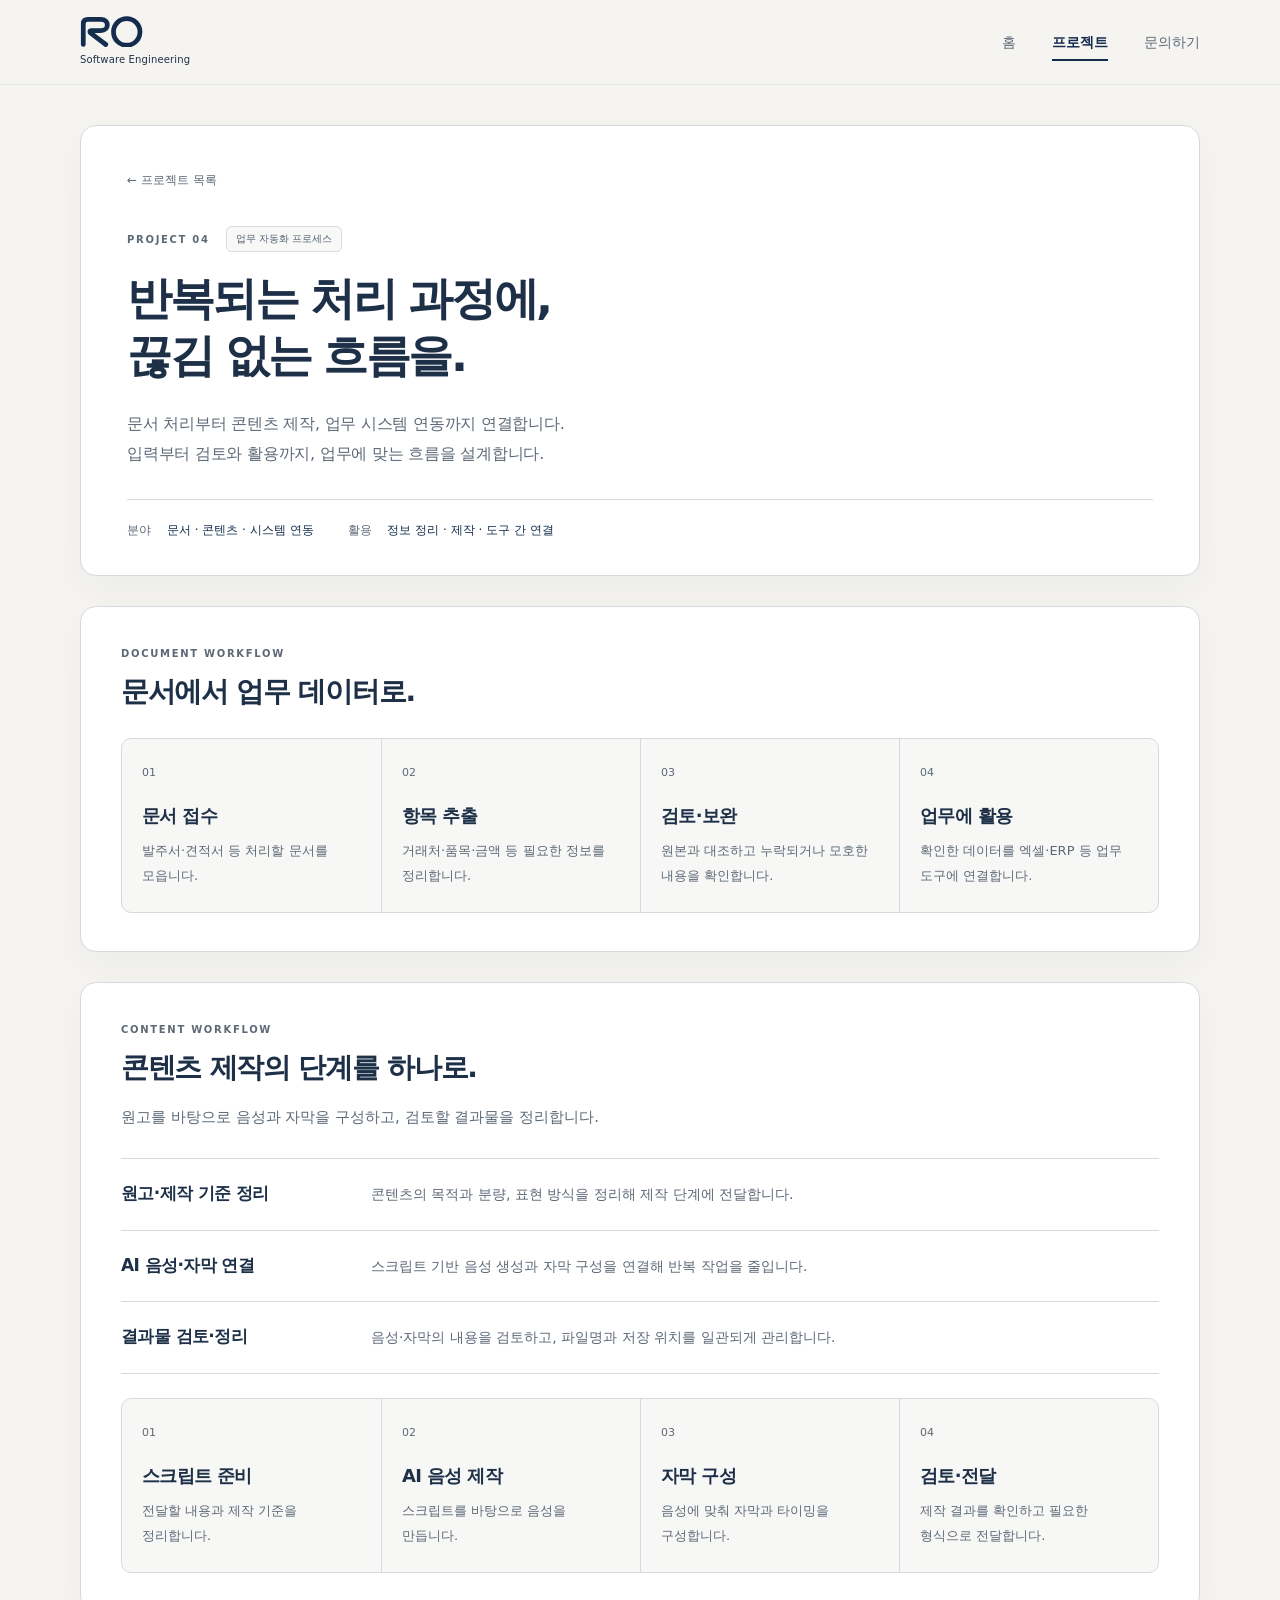
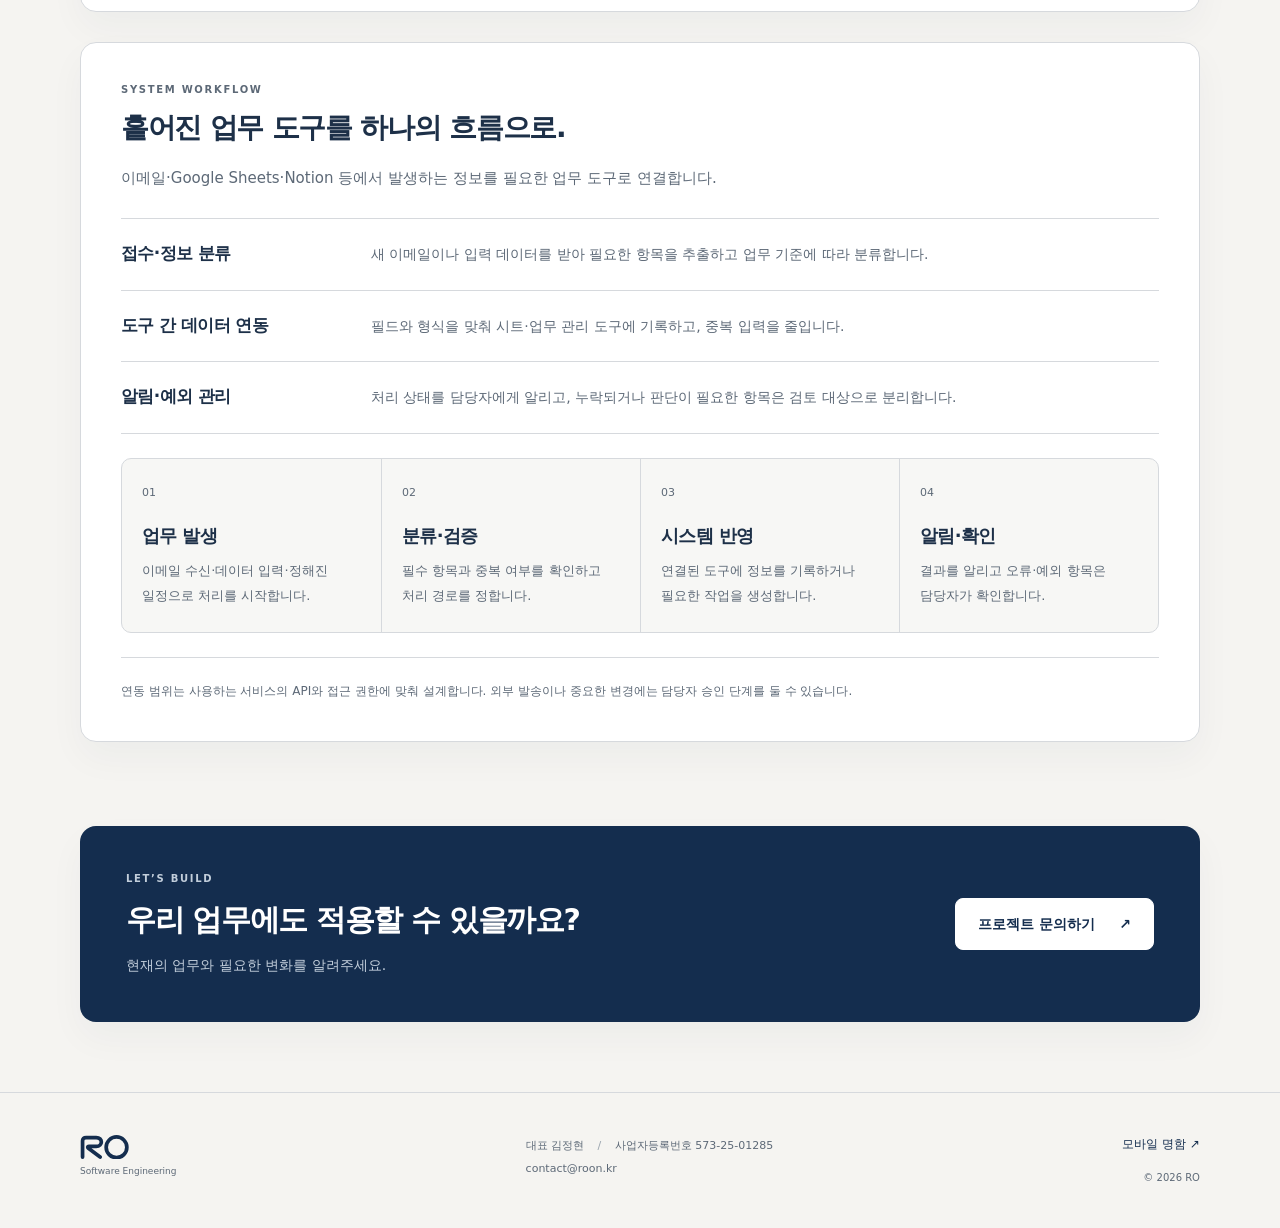
==== commit f9237664: "Unify home, projects and contact into anchored scroll-driven website" ====
--- a/automation.html
+++ b/automation.html
@@ -2,30 +2,31 @@
 <head><meta charset="utf-8">
 <meta name="color-scheme" content="only light"><meta name="theme-color" content="#f2f1ef">
 <meta http-equiv="Content-Security-Policy" content="default-src 'none'; script-src 'self'; style-src 'self'; img-src 'self'; font-src 'self'; connect-src 'none'; object-src 'none'; base-uri 'none'; form-action 'none'; frame-src 'none'">
-<meta name="referrer" content="strict-origin-when-cross-origin"><meta name="viewport" content="width=device-width,initial-scale=1"><title>콘텐츠·데이터 업무 자동화 | RO Software Engineering</title><meta name="description" content="문서 처리, AI 음성·자막 제작, 이메일·시트·업무 도구 연동을 업무 흐름에 맞춰 설계합니다."><link rel="icon" href="assets/logo.svg" type="image/svg+xml"><link rel="stylesheet" href="style.css?v=20261111-paper">
+<meta name="referrer" content="strict-origin-when-cross-origin"><meta name="viewport" content="width=device-width,initial-scale=1"><title>콘텐츠·데이터 업무 자동화 | RO Software Engineering</title><meta name="description" content="문서 처리, AI 음성·자막 제작, 이메일·시트·업무 도구 연동을 업무 흐름에 맞춰 설계합니다."><link rel="icon" href="assets/logo.svg" type="image/svg+xml"><link rel="stylesheet" href="style.css?v=20261112-sections">
 <link rel="canonical" href="https://roon.kr/automation.html">
 <meta property="og:type" content="website">
 <meta property="og:site_name" content="RO(알오)">
 <meta property="og:title" content="콘텐츠·데이터 업무 자동화 | RO Software Engineering">
 <meta property="og:description" content="문서 처리, AI 음성·자막 제작, 이메일·시트·업무 도구 연동을 업무 흐름에 맞춰 설계합니다.">
 <meta property="og:url" content="https://roon.kr/automation.html">
+<script src="motion.js?v=20261112" defer></script>
 </head>
 
 <body class="site-automation"><a class="skip" href="#main">본문으로 이동</a>
-<header class="site-header"><div class="wrap head"><a class="brand" href="index.html" aria-label="RO 홈"><img src="assets/card-logo.svg" alt="RO" width="80" height="40"><span>Software Engineering</span></a><nav aria-label="주 메뉴"><a href="index.html">홈</a><a href="projects.html" aria-current="page">프로젝트</a><a href="contact.html">문의하기</a></nav></div></header>
+<header class="site-header"><div class="wrap head"><a class="brand" href="index.html#home" aria-label="RO 홈"><img src="assets/card-logo.svg" alt="RO" width="80" height="40"><span>Software Engineering</span></a><nav aria-label="주 메뉴"><a href="index.html#home">홈</a><a href="index.html#projects" aria-current="page">프로젝트</a><a href="index.html#contact">문의하기</a></nav></div></header>
 
 <main id="main">
-<section class="wrap detailhero"><a class="back" href="projects.html">← 프로젝트 목록</a><p class="eyebrow">PROJECT 04 <span class="tag">업무 자동화 프로세스</span></p><h1>반복되는 처리 과정에,<br> 끊김 없는 흐름을.</h1><p class="lead">문서 처리부터 콘텐츠 제작, 업무 시스템 연동까지 연결합니다.<br> 입력부터 검토와 활용까지, 업무에 맞는 흐름을 설계합니다.</p><div class="metadata"><span>분야 <b>문서 · 콘텐츠 · 시스템 연동</b></span><span>활용 <b>정보 정리 · 제작 · 도구 간 연결</b></span></div></section>
+<section class="wrap detailhero"><a class="back" href="index.html#projects">← 프로젝트 목록</a><p class="eyebrow">PROJECT 04 <span class="tag">업무 자동화 프로세스</span></p><h1>반복되는 처리 과정에,<br> 끊김 없는 흐름을.</h1><p class="lead">문서 처리부터 콘텐츠 제작, 업무 시스템 연동까지 연결합니다.<br> 입력부터 검토와 활용까지, 업무에 맞는 흐름을 설계합니다.</p><div class="metadata"><span>분야 <b>문서 · 콘텐츠 · 시스템 연동</b></span><span>활용 <b>정보 정리 · 제작 · 도구 간 연결</b></span></div></section>
 
 <section class="wrap content"><div class="sectionhead"><p class="eyebrow">DOCUMENT WORKFLOW</p><h2>문서에서 업무 데이터로.</h2></div><div class="processline"><article><span class="processnum">01</span><h3>문서 접수</h3><p>발주서·견적서 등 처리할 문서를 모읍니다.</p></article><article><span class="processnum">02</span><h3>항목 추출</h3><p>거래처·품목·금액 등 필요한 정보를 정리합니다.</p></article><article><span class="processnum">03</span><h3>검토·보완</h3><p>원본과 대조하고 누락되거나 모호한 내용을 확인합니다.</p></article><article><span class="processnum">04</span><h3>업무에 활용</h3><p>확인한 데이터를 엑셀·ERP 등 업무 도구에 연결합니다.</p></article></div></section>
 
 <section class="wrap content"><div class="sectionhead"><p class="eyebrow">CONTENT WORKFLOW</p><h2>콘텐츠 제작의 단계를 하나로.</h2><p class="industryintro">원고를 바탕으로 음성과 자막을 구성하고, 검토할 결과물을 정리합니다.</p></div><div class="industrylist"><article><h3>원고·제작 기준 정리</h3><p>콘텐츠의 목적과 분량, 표현 방식을 정리해 제작 단계에 전달합니다.</p></article><article><h3>AI 음성·자막 연결</h3><p>스크립트 기반 음성 생성과 자막 구성을 연결해 반복 작업을 줄입니다.</p></article><article><h3>결과물 검토·정리</h3><p>음성·자막의 내용을 검토하고, 파일명과 저장 위치를 일관되게 관리합니다.</p></article></div><div class="processline"><article><span class="processnum">01</span><h3>스크립트 준비</h3><p>전달할 내용과 제작 기준을 정리합니다.</p></article><article><span class="processnum">02</span><h3>AI 음성 제작</h3><p>스크립트를 바탕으로 음성을 만듭니다.</p></article><article><span class="processnum">03</span><h3>자막 구성</h3><p>음성에 맞춰 자막과 타이밍을 구성합니다.</p></article><article><span class="processnum">04</span><h3>검토·전달</h3><p>제작 결과를 확인하고 필요한 형식으로 전달합니다.</p></article></div></section>
 
 <section class="wrap content"><div class="sectionhead"><p class="eyebrow">SYSTEM WORKFLOW</p><h2>흩어진 업무 도구를 하나의 흐름으로.</h2><p class="industryintro">이메일·Google Sheets·Notion 등에서 발생하는 정보를 필요한 업무 도구로 연결합니다.</p></div><div class="industrylist"><article><h3>접수·정보 분류</h3><p>새 이메일이나 입력 데이터를 받아 필요한 항목을 추출하고 업무 기준에 따라 분류합니다.</p></article><article><h3>도구 간 데이터 연동</h3><p>필드와 형식을 맞춰 시트·업무 관리 도구에 기록하고, 중복 입력을 줄입니다.</p></article><article><h3>알림·예외 관리</h3><p>처리 상태를 담당자에게 알리고, 누락되거나 판단이 필요한 항목은 검토 대상으로 분리합니다.</p></article></div><div class="processline"><article><span class="processnum">01</span><h3>업무 발생</h3><p>이메일 수신·데이터 입력·정해진 일정으로 처리를 시작합니다.</p></article><article><span class="processnum">02</span><h3>분류·검증</h3><p>필수 항목과 중복 여부를 확인하고 처리 경로를 정합니다.</p></article><article><span class="processnum">03</span><h3>시스템 반영</h3><p>연결된 도구에 정보를 기록하거나 필요한 작업을 생성합니다.</p></article><article><span class="processnum">04</span><h3>알림·확인</h3><p>결과를 알리고 오류·예외 항목은 담당자가 확인합니다.</p></article></div><p class="serviceboundary">연동 범위는 사용하는 서비스의 API와 접근 권한에 맞춰 설계합니다. 외부 발송이나 중요한 변경에는 담당자 승인 단계를 둘 수 있습니다.</p></section>
-<section class="cta"><div class="wrap"><div><p class="eyebrow">LET’S BUILD</p><h2>우리 업무에도 적용할 수 있을까요?</h2><p>현재의 업무와 필요한 변화를 알려주세요.</p></div><a class="button light" href="contact.html?project=문서·데이터 자동화 개발 문의">프로젝트 문의하기 <span>↗</span></a></div></section>
+<section class="cta"><div class="wrap"><div><p class="eyebrow">LET’S BUILD</p><h2>우리 업무에도 적용할 수 있을까요?</h2><p>현재의 업무와 필요한 변화를 알려주세요.</p></div><a class="button light" href="index.html?project=문서·데이터 자동화 개발 문의#contact">프로젝트 문의하기 <span>↗</span></a></div></section>
 </main>
 
-<footer class="site-footer"><div class="wrap foot"><a class="footerbrand" href="index.html"><img src="assets/card-logo.svg" alt="RO" width="62" height="31"><span>Software Engineering</span></a><div class="foot-info">대표 김정현 <span class="sep">/</span> 사업자등록번호 573-25-01285<br> <a href="mailto:contact@roon.kr">contact@roon.kr</a></div><div class="foot-links"><a href="card.html">모바일 명함 ↗</a><small>© 2026 RO</small></div></div></footer>
+<footer class="site-footer"><div class="wrap foot"><a class="footerbrand" href="index.html#home"><img src="assets/card-logo.svg" alt="RO" width="62" height="31"><span>Software Engineering</span></a><div class="foot-info">대표 김정현 <span class="sep">/</span> 사업자등록번호 573-25-01285<br> <a href="mailto:contact@roon.kr">contact@roon.kr</a></div><div class="foot-links"><a href="card.html">모바일 명함 ↗</a><small>© 2026 RO</small></div></div></footer>
 </body>
 </html>
 
--- a/style.css
+++ b/style.css
@@ -162,3 +162,175 @@
 @media(max-width:360px){.wrap,.cta{width:calc(100% - 32px)}.head{gap:12px}.head nav{gap:14px}.brand span{font-size:7px}.hero-copy h1{font-size:34px}.homehero .lead{font-size:14px}.identity-card{padding:23px 20px;min-height:205px}.identity-bottom{gap:12px}.identity-bottom strong{font-size:20px}.identity-bottom span{padding-left:12px;font-size:10px}.identity-logo p{font-size:11px}.identity-logo img{width:86px}.pagehero h1{font-size:33px}.detailhero{padding:22px}.detailhero h1{font-size:28px}.content{padding:23px 20px}.previewcaption{flex-direction:column;align-items:start;gap:1px}.contact-card{padding:25px 20px}.contactgrid .email{font-size:26px}}
 @media(prefers-reduced-motion:no-preference){.button,.service-card,.filepreview img{transition:background-color .16s ease,border-color .16s ease,transform .16s ease}}
 @media(prefers-reduced-motion:reduce){html{scroll-behavior:auto}}
+
+/* One-time entrances and tactile feedback; no hidden pre-animation state. */
+@keyframes ro-enter{from{opacity:0;transform:translate3d(0,20px,0)}to{opacity:1;transform:translate3d(0,0,0)}}
+@keyframes ro-paper-settle{from{transform:translateY(-5px) rotate(-1deg)}to{transform:translateY(-14px) rotate(-4deg)}}
+@media(prefers-reduced-motion:no-preference){
+  .motion-enter{animation:ro-enter .72s cubic-bezier(.2,.7,.2,1) backwards}
+  .motion-delay-1{animation-delay:.08s}.motion-delay-2{animation-delay:.16s}.motion-delay-3{animation-delay:.24s}
+  .hero-object.motion-enter .paper-stack:before{animation:ro-paper-settle 1.1s .25s cubic-bezier(.2,.7,.2,1) backwards}
+  .button,.service-card,.identity-card,.projectcard,.filepreview img{transition:transform .28s cubic-bezier(.2,.7,.2,1),box-shadow .28s ease,border-color .28s ease,background-color .2s ease}
+  .button span,.service-link span,.textlink{transition:transform .25s ease}
+  .head nav a:not([aria-current]):after{content:"";position:absolute;bottom:4px;left:0;right:0;height:2px;background:var(--navy);transform:scaleX(0);transform-origin:left;transition:transform .25s ease}
+  .head nav a:focus-visible:after{transform:scaleX(1)}
+  .button:active{transform:scale(.98)}
+}
+@media(hover:hover) and (pointer:fine) and (prefers-reduced-motion:no-preference){
+  .button:hover{transform:translateY(-2px);box-shadow:0 6px 15px #142d4e14}
+  .button:hover span,.service-card:hover .service-link span{transform:translate(2px,-2px)}
+  .identity-card:hover{transform:translateY(-5px) rotate(.6deg);box-shadow:0 24px 40px #142d4e20}
+  .service-card:hover,.projectcard:hover{transform:translateY(-4px);box-shadow:0 16px 32px #142d4e13}
+  .filepreview:hover img{transform:translateY(-3px) scale(1.015)}
+  .head nav a:hover:after{transform:scaleX(1)}
+}
+@media(hover:none){.service-card:hover,.filepreview:hover img{transform:none}}
+@media(prefers-reduced-motion:reduce){
+  .motion-enter,.hero-object .paper-stack:before{animation:none}
+  .service-card:hover,.filepreview:hover img{transform:none}
+}
+
+/* One-page story: fixed index, pinned project stack, scroll-linked imagery. */
+.site-header{position:sticky;top:0;z-index:30;background:#f5f4f1f5;backdrop-filter:blur(16px)}
+.head{min-height:84px}
+.skip{position:fixed;z-index:40}
+.one-page #home,.one-page #projects,.one-page #contact,.one-page .project-scene{scroll-margin-top:104px}
+.home-section{min-height:calc(100svh - 84px);display:flex;flex-direction:column;position:relative}
+.one-page .homehero{flex:1;width:min(1200px,calc(100% - 100px));min-height:590px;padding-block:100px 90px;gap:80px}
+.one-page .hero-copy h1{font-size:clamp(42px,4.7vw,68px);line-height:1.24}
+.one-page .homehero .lead{max-width:410px;font-size:16px}
+.one-page .identity-card{min-height:310px;padding:40px}
+.one-page .identity-logo img{width:130px}
+.one-page .identity-bottom strong{font-size:27px}
+.one-page .hero-object{padding:0}
+.home-bottom{display:flex;align-items:center;justify-content:space-between;gap:24px;border-top:1px solid var(--line);padding-block:25px 32px}
+.home-capabilities{display:flex;gap:26px;flex-wrap:wrap;font-size:11px;color:var(--muted)}
+.scroll-cue{display:flex;align-items:center;gap:25px;font-size:11px;min-height:40px}
+.scroll-cue span{font-size:20px}
+.projects-section{background:#e9ecef;border-block:1px solid #d9dfe5;padding-block:100px 130px}
+.projects-layout{display:grid;grid-template-columns:300px minmax(0,1fr);gap:62px;align-items:start}
+.projects-intro{position:sticky;top:135px;padding-top:8px}
+.projects-intro h2{font-size:36px;line-height:1.45;letter-spacing:-.055em}
+.projects-intro>p:not(.eyebrow){font-size:14px;line-height:1.9;margin-top:24px}
+.project-index{margin-top:40px;border-top:1px solid #c9d2db}
+.project-index a{display:flex;align-items:center;gap:14px;padding:16px 0;border-bottom:1px solid #c9d2db;font-size:10px;color:var(--muted)}
+.project-index a span{flex:1;font-size:13px;color:var(--ink)}
+.project-index a:hover span{text-decoration:underline;text-underline-offset:5px}
+.projects-intro .projects-note{font-size:10px;margin-top:24px}
+.project-stack{min-width:0;padding-bottom:10px}
+.project-anchor{display:block;scroll-margin-top:110px}
+.one-page .project-scene{margin-bottom:100px}
+.one-page .project-scene:last-child{margin-bottom:0}
+.one-page .project-scene:has(:focus-visible){z-index:5}
+.one-page .project-scene{position:sticky;top:110px;box-shadow:0 20px 50px #142d4e15;border-color:#c5cdd6;isolation:isolate}
+.one-page .project-scene:hover{transform:none}
+.one-page .project-scene .preview{height:300px}
+.one-page .project-scene .filepreview{padding:24px 30px 50px;background:#dce2e8}
+.one-page .project-scene:nth-of-type(2) .preview{background:#e2e8e4}
+.one-page .project-scene:nth-of-type(3) .preview{background:#e8e3dc}
+.one-page .project-scene:nth-of-type(4) .preview{background:#dce4ec}
+.one-page .project-scene .filepreview img{box-shadow:0 8px 24px #142d4e17}
+.one-page .project-scene .cardbody{position:relative;padding:30px 34px 32px}
+.project-number{position:absolute;right:32px;top:34px;font-size:10px;color:var(--muted);letter-spacing:.08em}
+.one-page .project-scene h3{font-size:28px;line-height:1.4;margin-top:20px;letter-spacing:-.04em}
+.one-page .project-scene h4{font-size:13px;margin:15px 0 0;font-weight:600}
+.one-page .project-scene .cardbody p{min-height:0;font-size:13px;margin-top:8px}
+.one-page .project-scene .textlink{margin-top:20px}
+.one-page .project-scene .scoreart{width:62%;height:252px}
+.one-page .project-scene .flowart{max-width:470px}
+.contact-section{position:relative;isolation:isolate;padding-block:105px 65px;background:#f5f4f1;overflow:hidden}
+.contact-heading{position:relative;margin-bottom:55px}
+.contact-heading h2{font-size:clamp(38px,4.4vw,60px);line-height:1.3;letter-spacing:-.05em}
+.contact-heading .lead{font-size:16px}
+.contact-watermark{position:absolute;right:-55px;top:80px;width:500px;opacity:.035;z-index:-1;pointer-events:none}
+.one-page .contactgrid{grid-template-columns:1.1fr 1fr;padding-top:8px}
+.one-page .site-footer{margin-top:0}
+@media(min-width:901px) and (max-height:800px){
+  .projects-intro h2{font-size:30px}
+  .projects-intro>p:not(.eyebrow){margin-top:16px}
+  .projects-intro .projects-note{display:none}
+  .project-index{margin-top:24px}
+  .project-index a{padding-block:12px}
+  .one-page .project-scene .preview{height:230px}
+  .one-page .project-scene .scoreart{height:200px}
+  .one-page .project-scene .cardbody{padding:24px 30px}
+  .one-page .project-scene h3{font-size:25px;margin-top:12px}
+  .one-page .project-scene .textlink{margin-top:12px}
+}
+@media(max-width:1100px){
+  .one-page .homehero{gap:42px;width:calc(100% - 80px)}
+  .one-page .identity-card{padding:30px;min-height:275px}
+  .projects-layout{grid-template-columns:240px minmax(0,1fr);gap:35px}
+  .projects-intro h2{font-size:30px}
+  .one-page .project-scene h3{font-size:25px}
+}
+@media(max-width:900px){
+  .projects-layout{grid-template-columns:1fr;gap:40px}
+  .projects-intro{position:static}
+  .projects-intro h2{font-size:37px}
+  .project-index{display:grid;grid-template-columns:1fr 1fr;gap:0 30px;margin-top:28px}
+  .projects-intro .projects-note{display:none}
+  .project-stack{max-width:680px;width:100%;margin-inline:auto}
+  .one-page .project-scene{margin-bottom:32px}
+  .one-page .project-scene{position:relative;top:auto}
+  .projects-section{padding-block:65px 75px}
+  .one-page .project-scene .preview{height:340px}
+}
+@media(max-width:760px){
+  .head{min-height:78px}
+  .one-page #home,.one-page #projects,.one-page #contact,.one-page .project-scene{scroll-margin-top:94px}
+  .home-section{min-height:calc(100svh - 78px)}
+  .one-page .homehero{width:calc(100% - 40px);min-height:auto;gap:60px;padding-block:55px 55px}
+  .one-page .hero-copy h1{font-size:46px}
+  .one-page .hero-object{padding:0 12px;max-width:450px}
+  .one-page .identity-card{min-height:250px;padding:30px}
+  .one-page .identity-logo img{width:110px}
+  .one-page .identity-bottom strong{font-size:24px}
+  .home-bottom{align-items:start;flex-direction:column;gap:12px;padding-block:22px}
+  .home-capabilities{gap:10px 20px;font-size:10px}
+  .scroll-cue{align-self:flex-end;font-size:10px}
+  .one-page .contactgrid{grid-template-columns:1fr}
+  .contact-section{padding-block:65px 45px}
+  .contact-heading{margin-bottom:45px}
+  .contact-watermark{width:310px;right:-50px;top:90px}
+}
+@media(max-width:540px){
+  .one-page .homehero{padding-block:44px 42px;gap:48px}
+  .one-page .hero-copy h1{font-size:39px}
+  .one-page .homehero .lead{font-size:14px}
+  .one-page .identity-card{min-height:220px;padding:26px 24px}
+  .one-page .identity-logo img{width:96px}
+  .one-page .identity-bottom strong{font-size:22px}
+  .projects-intro h2{font-size:33px}
+  .projects-intro>p:not(.eyebrow){font-size:13px}
+  .project-index{gap:0 18px}
+  .project-index a{gap:8px;font-size:9px}
+  .project-index a span{font-size:11px}
+  .one-page .project-scene .preview{height:250px}
+  .one-page .project-scene .filepreview{padding:20px 20px 50px}
+  .one-page .project-scene .scoreart{height:215px;width:75%}
+  .one-page .project-scene .cardbody{padding:25px}
+  .one-page .project-scene h3{font-size:25px}
+  .project-number{top:30px;right:25px;font-size:9px}
+  .contact-heading h2{font-size:36px}
+  .contact-heading .lead{font-size:14px}
+}
+@media(max-width:360px){
+  .one-page .homehero{width:calc(100% - 32px)}
+  .one-page .hero-copy h1{font-size:34px}
+  .one-page .identity-card{padding:23px 20px;min-height:205px}
+  .one-page .identity-bottom strong{font-size:20px}
+  .projects-intro h2{font-size:29px}
+  .project-index{grid-template-columns:1fr}
+  .one-page .project-scene h3{font-size:22px}
+  .one-page .project-scene .tag{max-width:180px;font-size:9px}
+}
+/* A short viewport or motion opt-out keeps every card in normal document flow. */
+@media(max-height:680px),(prefers-reduced-motion:reduce){
+  .one-page .project-scene,.projects-intro{position:relative;top:auto}
+}
+@media print{
+  .site-header,.one-page .project-scene,.projects-intro{position:static}
+  .one-page .hero-object,.project-visual img{transform:none!important}
+  .project-stack{gap:24px}.one-page .project-scene{break-inside:avoid}
+}
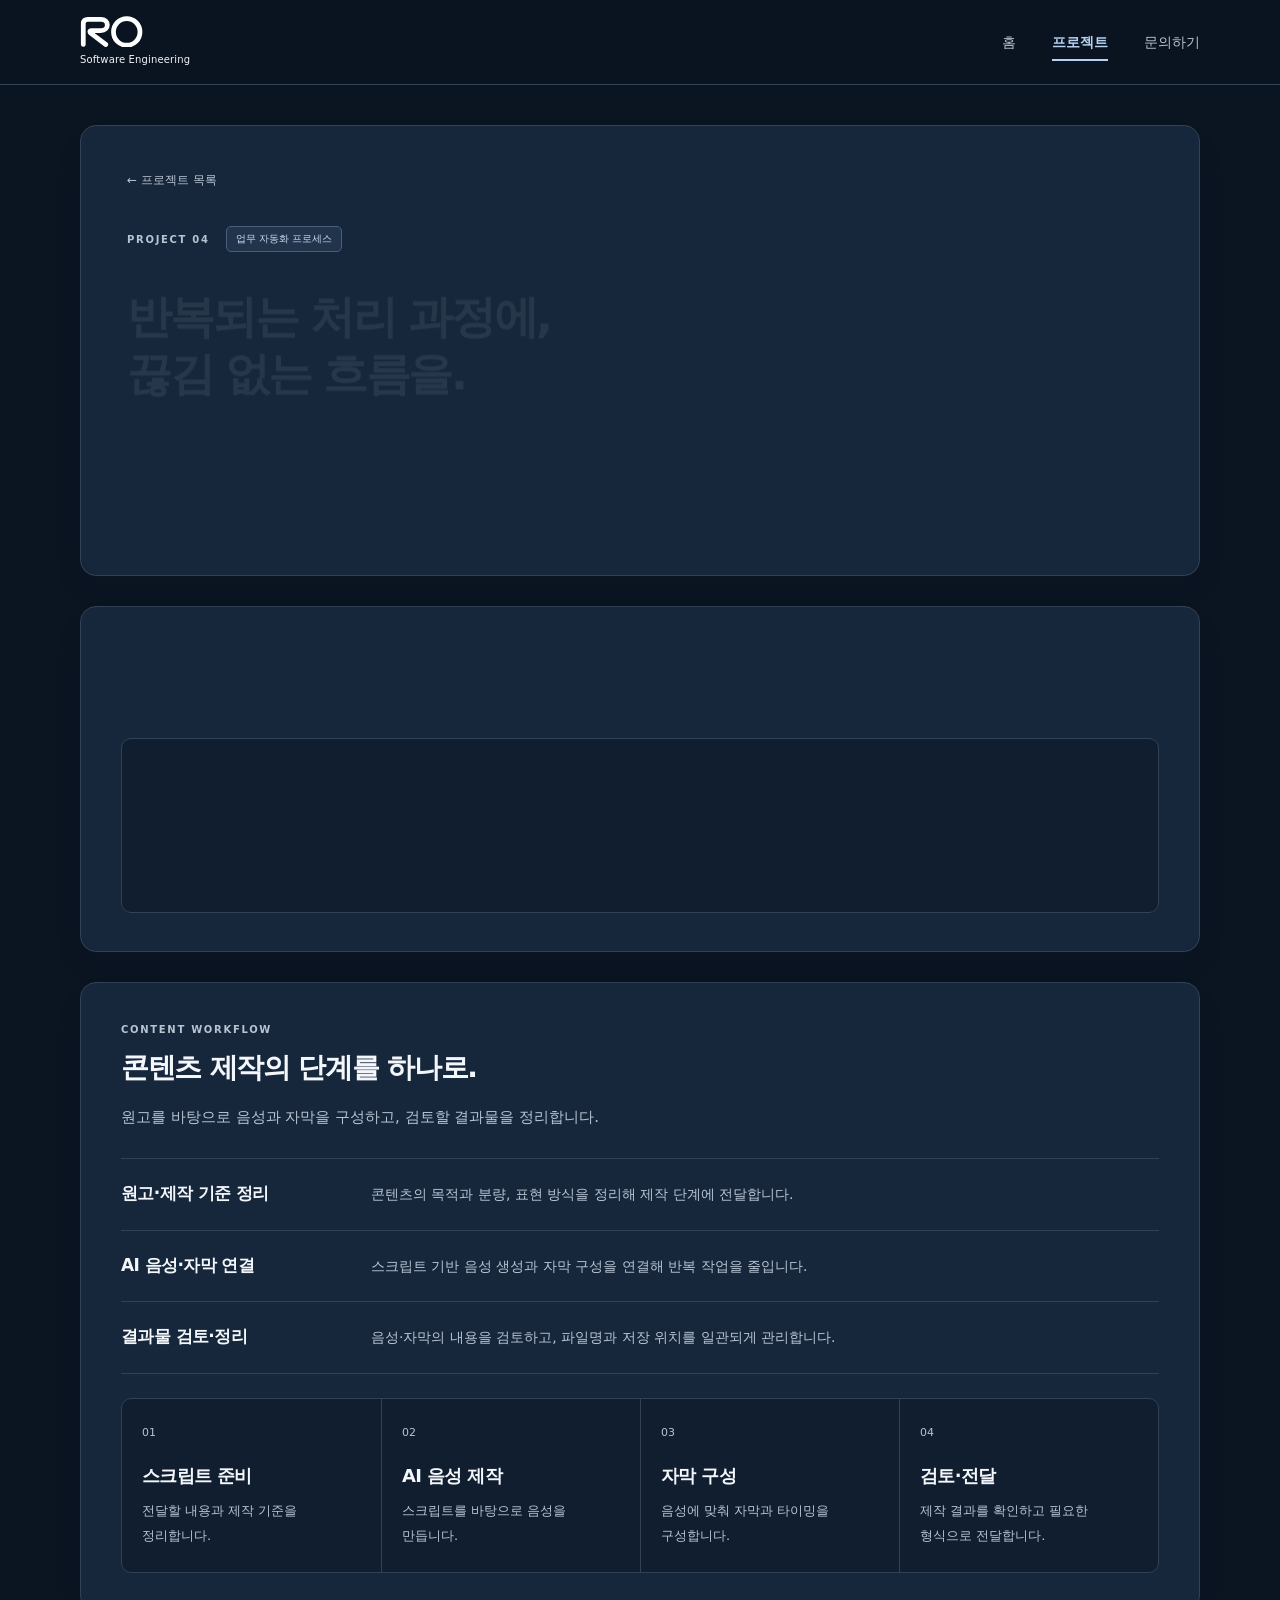
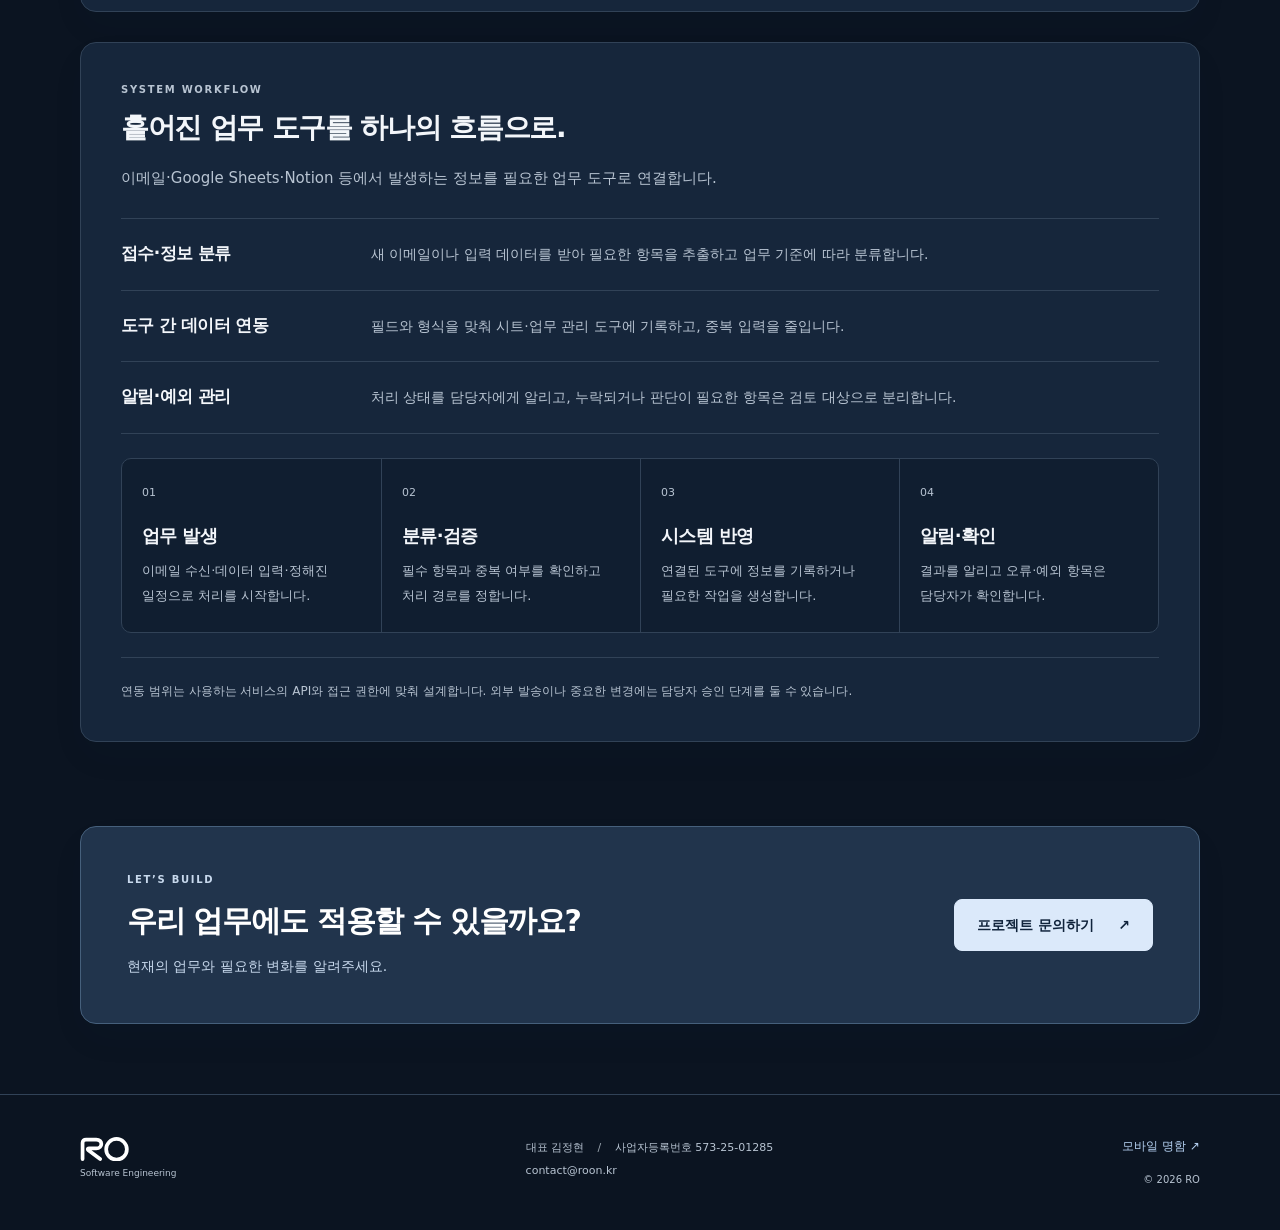
==== commit 9465f669: "Unify all four project detail pages with the navy website theme" ====
--- a/automation.html
+++ b/automation.html
@@ -1,8 +1,8 @@
 <!doctype html><html lang="ko">
 <head><meta charset="utf-8">
-<meta name="color-scheme" content="only light"><meta name="theme-color" content="#f2f1ef">
+<meta name="color-scheme" content="only light"><meta name="theme-color" content="#0b1421">
 <meta http-equiv="Content-Security-Policy" content="default-src 'none'; script-src 'self'; style-src 'self'; img-src 'self'; font-src 'self'; connect-src 'none'; object-src 'none'; base-uri 'none'; form-action 'none'; frame-src 'none'">
-<meta name="referrer" content="strict-origin-when-cross-origin"><meta name="viewport" content="width=device-width,initial-scale=1"><title>콘텐츠·데이터 업무 자동화 | RO Software Engineering</title><meta name="description" content="문서 처리, AI 음성·자막 제작, 이메일·시트·업무 도구 연동을 업무 흐름에 맞춰 설계합니다."><link rel="icon" href="assets/logo.svg" type="image/svg+xml"><link rel="stylesheet" href="style.css?v=20261112-sections">
+<meta name="referrer" content="strict-origin-when-cross-origin"><meta name="viewport" content="width=device-width,initial-scale=1"><title>콘텐츠·데이터 업무 자동화 | RO Software Engineering</title><meta name="description" content="문서 처리, AI 음성·자막 제작, 이메일·시트·업무 도구 연동을 업무 흐름에 맞춰 설계합니다."><link rel="icon" href="assets/logo.svg" type="image/svg+xml"><link rel="stylesheet" href="style.css?v=20261123-detail-navy">
 <link rel="canonical" href="https://roon.kr/automation.html">
 <meta property="og:type" content="website">
 <meta property="og:site_name" content="RO(알오)">
@@ -12,7 +12,7 @@
 <script src="motion.js?v=20261112" defer></script>
 </head>
 
-<body class="site-automation"><a class="skip" href="#main">본문으로 이동</a>
+<body class="site-automation navy-theme"><a class="skip" href="#main">본문으로 이동</a>
 <header class="site-header"><div class="wrap head"><a class="brand" href="index.html#home" aria-label="RO 홈"><img src="assets/card-logo.svg" alt="RO" width="80" height="40"><span>Software Engineering</span></a><nav aria-label="주 메뉴"><a href="index.html#home">홈</a><a href="index.html#projects" aria-current="page">프로젝트</a><a href="index.html#contact">문의하기</a></nav></div></header>
 
 <main id="main">
--- a/style.css
+++ b/style.css
@@ -334,3 +334,78 @@
   .one-page .hero-object,.project-visual img{transform:none!important}
   .project-stack{gap:24px}.one-page .project-scene{break-inside:avoid}
 }
+/* Projects: one horizontal slide, user-controlled; no stacked scroll scenes. */
+.one-page .projects-intro{position:relative;top:auto}
+.project-gallery{min-width:0;max-width:100%}
+.one-page .project-gallery .project-stack{display:flex;gap:20px;position:relative;overflow-x:auto;overflow-y:hidden;scroll-snap-type:x mandatory;overscroll-behavior-x:contain;scroll-behavior:smooth;padding:0;max-width:none;margin:0;width:100%;border-radius:var(--radius);scrollbar-width:none}
+.one-page .project-gallery .project-scene{position:relative;top:auto;flex:0 0 100%;width:100%;min-width:0;margin:0;scroll-snap-align:start;scroll-snap-stop:always;box-shadow:none}
+.one-page .project-gallery .project-scene:focus-within{z-index:auto}
+.one-page .project-gallery .project-scene .preview{height:300px}
+.project-index button{display:flex;align-items:center;gap:14px;padding:16px 0;border:0;border-bottom:1px solid #c9d2db;background:transparent;width:100%;text-align:left;font-size:10px;color:var(--muted)}
+.project-index button span{flex:1;font-size:13px;color:var(--ink)}
+.project-index button[aria-pressed=true]{color:var(--navy);border-bottom-color:var(--navy);font-weight:700}
+.project-index button:hover span{text-decoration:underline;text-underline-offset:5px}
+.carousel-controls{display:flex;align-items:center;justify-content:space-between;gap:20px;padding-top:22px}
+.carousel-controls[hidden],.project-index[hidden]{display:none}
+.carousel-hint{font-size:11px}
+.carousel-navigation{display:flex;align-items:center;gap:20px}
+.carousel-navigation button{width:48px;height:48px;border:1px solid #a8b5c3;border-radius:50%;background:transparent;color:var(--navy);font-size:24px;line-height:1}
+.carousel-navigation button:hover:not(:disabled){background:var(--navy);color:#fff}
+.carousel-navigation button:disabled{opacity:.3;cursor:default}
+#project-status{font-size:12px;font-variant-numeric:tabular-nums;letter-spacing:.1em;min-width:54px;text-align:center}
+@media(max-width:900px){.project-gallery{width:100%;max-width:680px;margin-inline:auto}}
+@media(max-width:540px){
+  .one-page .project-gallery .project-scene .preview{height:250px}
+  .project-index button{gap:8px;font-size:9px;padding-block:14px}
+  .project-index button span{font-size:11px}
+  .carousel-hint{font-size:10px}.carousel-navigation{gap:14px}
+  .carousel-controls{gap:12px;padding-top:18px}
+}
+@media(prefers-reduced-motion:reduce){.one-page .project-gallery .project-stack{scroll-behavior:auto}}
+@media print{
+  .one-page .project-gallery .project-stack{display:block;overflow:visible}
+  .one-page .project-gallery .project-scene{margin-bottom:24px}
+  .carousel-controls,.project-index{display:none}
+}
+
+.one-page .project-gallery .project-stack::-webkit-scrollbar{display:none}
+
+/* Fixed navy presentation; independent of the visitor's OS color preference. */
+.navy-theme{--bg:#0b1421;--paper:#16263b;--ink:#f3f6fa;--muted:#b8c4d2;--navy:#b6d2f3;--line:#314257;background:var(--bg);color:var(--ink)}
+.navy-theme .site-header{background:#0b1421f5;border-bottom-color:var(--line)}
+.navy-theme .brand img,.navy-theme .footerbrand img{filter:brightness(0) invert(1)}
+.navy-theme .projects-section{background:#101e30;border-color:var(--line)}
+.navy-theme .contact-section{background:var(--bg)}
+.navy-theme .contact-watermark{filter:brightness(0) invert(1);opacity:.035}
+.navy-theme .project-index,.navy-theme .project-index button{border-color:var(--line)}
+.navy-theme .project-index button[aria-pressed=true]{border-color:var(--navy);color:var(--navy)}
+.navy-theme .project-index button[aria-pressed=true] span{color:var(--navy)}
+.navy-theme .project-scene,.navy-theme .contact-card{border-color:var(--line)}
+.navy-theme .tag{background:#21344c;color:#c8d9ed;border-color:#46607c}
+.navy-theme .button{background:#dbe9fa;border-color:#dbe9fa;color:#10233b}
+.navy-theme .button:hover{background:#fff;border-color:#fff}
+.navy-theme .button.outline{background:transparent;border-color:#7188a3;color:var(--ink)}
+.navy-theme .button.outline:hover{background:#21344c;border-color:#9cb2cb}
+.navy-theme .carousel-navigation button{border-color:#7188a3;color:var(--ink)}
+.navy-theme .carousel-navigation button:hover:not(:disabled){background:#dbe9fa;color:#10233b;border-color:#dbe9fa}
+.navy-theme .carousel-navigation button:disabled{opacity:.35}
+.navy-theme :is(a,button):focus-visible,.navy-theme #project-track:focus-visible{outline:3px solid #86b8f0;outline-offset:5px}
+.navy-theme .skip{background:#dbe9fa;color:#10233b}
+/* Keep the physical business card and software previews in their original ink. */
+.navy-theme .identity-card,.navy-theme .project-visual{--navy:#142d4e;--ink:#1d3048;--muted:#5d6977;--line:#d6d9dd;--paper:#fff;color:var(--ink)}
+.navy-theme .identity-card{box-shadow:0 24px 60px #0004;border-color:#92a1b5}
+.navy-theme .paper-stack:before{background:#274260;border-color:#526b88}
+.navy-theme .contact-card:before{background:#274260;border-color:#526b88}
+/* Detail pages share the same navy surfaces and readable workflow panels. */
+.navy-theme .detailhero,.navy-theme .content{background:var(--paper);border-color:var(--line)}
+.navy-theme .processline,.navy-theme .industrynames span{background:#101e30}
+.navy-theme .cta{background:#21344c;border:1px solid #46607c}
+.navy-theme .cta p,.navy-theme .cta .eyebrow{color:#c8d9ed}
+@media print{
+  .navy-theme{--bg:#fff;--paper:#fff;--ink:#1d3048;--muted:#5d6977;--navy:#142d4e;--line:#d6d9dd}
+  .navy-theme .projects-section,.navy-theme .site-header{background:#fff}
+  .navy-theme .brand img,.navy-theme .footerbrand img{filter:none}
+  .navy-theme .tag{background:#fff;color:#1d3048;border-color:#d6d9dd}
+  .navy-theme .processline,.navy-theme .industrynames span,.navy-theme .cta{background:#fff}
+  .navy-theme .cta h2,.navy-theme .cta p,.navy-theme .cta .eyebrow{color:var(--ink)}
+}
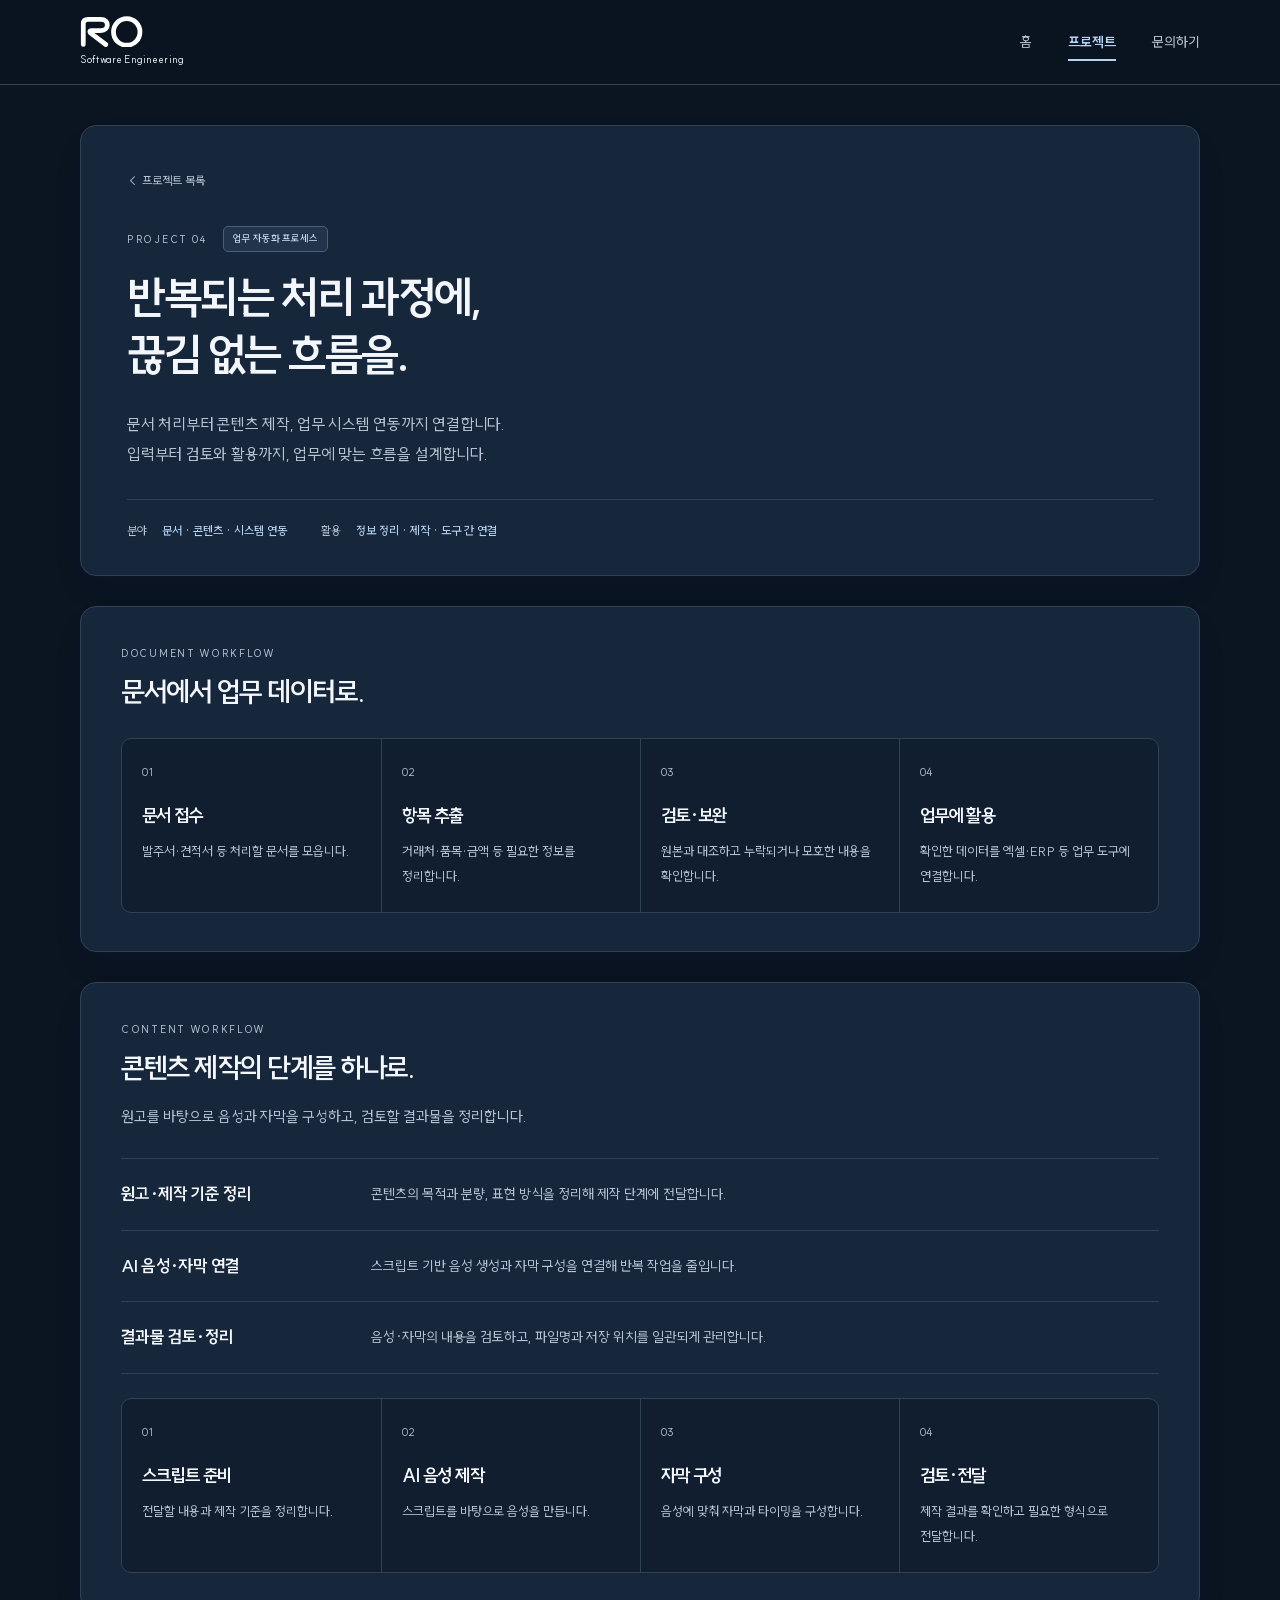
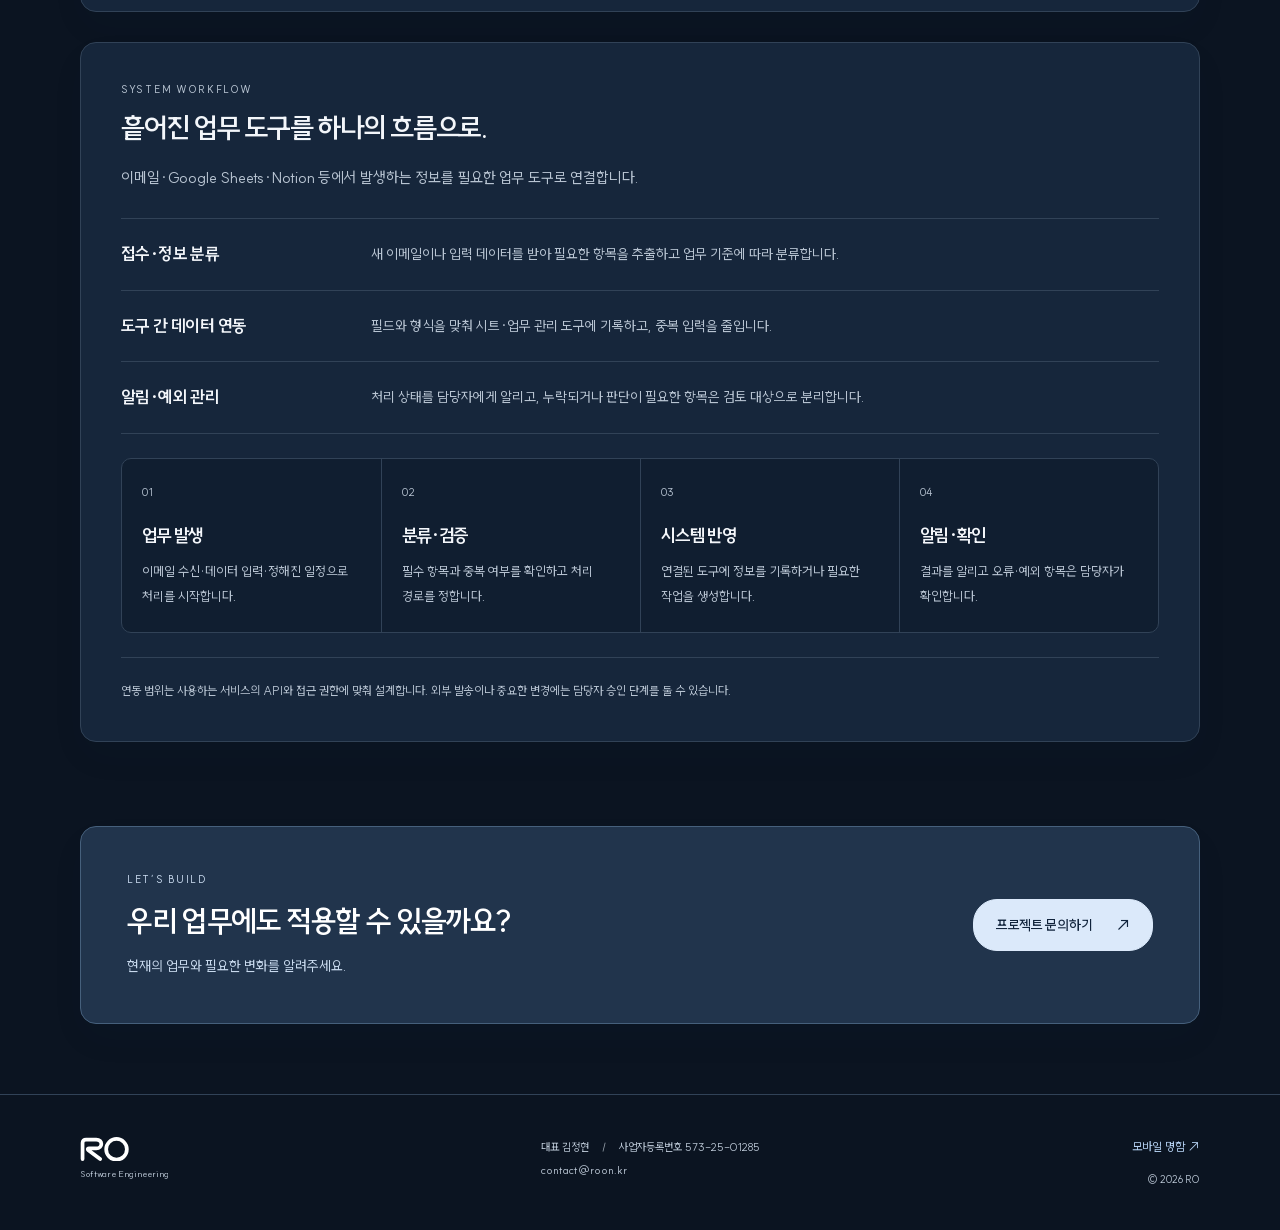
==== commit cb799d6a: "Apply approved B concept with SUITE typography and controllable soft motion" ====
--- a/automation.html
+++ b/automation.html
@@ -2,7 +2,7 @@
 <head><meta charset="utf-8">
 <meta name="color-scheme" content="only light"><meta name="theme-color" content="#0b1421">
 <meta http-equiv="Content-Security-Policy" content="default-src 'none'; script-src 'self'; style-src 'self'; img-src 'self'; font-src 'self'; connect-src 'none'; object-src 'none'; base-uri 'none'; form-action 'none'; frame-src 'none'">
-<meta name="referrer" content="strict-origin-when-cross-origin"><meta name="viewport" content="width=device-width,initial-scale=1"><title>콘텐츠·데이터 업무 자동화 | RO Software Engineering</title><meta name="description" content="문서 처리, AI 음성·자막 제작, 이메일·시트·업무 도구 연동을 업무 흐름에 맞춰 설계합니다."><link rel="icon" href="assets/logo.svg" type="image/svg+xml"><link rel="stylesheet" href="style.css?v=20261123-detail-navy">
+<meta name="referrer" content="strict-origin-when-cross-origin"><meta name="viewport" content="width=device-width,initial-scale=1"><title>콘텐츠·데이터 업무 자동화 | RO Software Engineering</title><meta name="description" content="문서 처리, AI 음성·자막 제작, 이메일·시트·업무 도구 연동을 업무 흐름에 맞춰 설계합니다."><link rel="icon" href="assets/logo.svg" type="image/svg+xml"><link rel="stylesheet" href="style.css?v=20261127-b">
 <link rel="canonical" href="https://roon.kr/automation.html">
 <meta property="og:type" content="website">
 <meta property="og:site_name" content="RO(알오)">
--- a/style.css
+++ b/style.css
@@ -1,8 +1,9 @@
 /* RO / Paper & Navy — shared marketing-page design system */
+@font-face{font-family:SUITE;src:url('assets/SUITE-Variable.woff2') format('woff2');font-weight:300 900;font-display:swap}
 :root{color-scheme:only light;--navy:#142d4e;--ink:#1d3048;--muted:#5d6977;--line:#d6d9dd;--paper:#fff;--pale:#eeedea;--bg:#f5f4f1;--radius:16px;--shadow:0 16px 36px #142d4e0a}
 *{box-sizing:border-box}
 html{scroll-behavior:smooth}
-body{margin:0;background:var(--bg);color:var(--ink);font-family:"Malgun Gothic","Apple SD Gothic Neo",system-ui,sans-serif;line-height:1.75;word-break:keep-all;-webkit-font-smoothing:antialiased}
+body{margin:0;background:var(--bg);color:var(--ink);font-family:SUITE,"Malgun Gothic","Apple SD Gothic Neo",system-ui,sans-serif;line-height:1.75;word-break:keep-all;-webkit-font-smoothing:antialiased}
 a{color:inherit;text-decoration:none}
 button,input,select{font:inherit}
 button{cursor:pointer}
@@ -409,3 +410,43 @@
   .navy-theme .processline,.navy-theme .industrynames span,.navy-theme .cta{background:#fff}
   .navy-theme .cta h2,.navy-theme .cta p,.navy-theme .cta .eyebrow{color:var(--ink)}
 }
+/* Approved B: rounded typography and gentle, controllable motion. */
+.soft-motion,html:has(.soft-motion){overflow-x:clip}
+.one-page .homehero{min-height:660px;gap:65px;padding-block:90px 70px}
+.one-page .hero-copy h1{font-size:clamp(46px,4.9vw,72px);font-weight:500;line-height:1.38;letter-spacing:-.055em}
+.hero-line{display:block}.hero-line:last-child{color:#b6d2f3;font-weight:670}
+.one-page .homehero .lead{font-size:18px;line-height:1.9;margin-top:28px;font-weight:350;max-width:450px}
+.eyebrow{font-weight:500;letter-spacing:.17em}
+.head nav{font-size:14px}.head nav a{font-weight:450}
+.button{border-radius:24px;font-weight:550;letter-spacing:-.02em}
+.one-page .identity-card{border-radius:22px;transform:none;box-shadow:0 34px 85px #0005}
+.hero-object{position:relative;isolation:isolate}
+.hero-object:before{content:'';position:absolute;z-index:-2;inset:-35% -20%;background:radial-gradient(ellipse,#587da547,transparent 65%);pointer-events:none}
+.identity-logo p{letter-spacing:.02em;font-weight:400}.object-caption{font-size:12px;font-weight:400}
+.home-capabilities{font-size:13px}.projects-intro h2{font-weight:450!important;line-height:1.5}
+.one-page .project-scene h3{font-weight:500;font-size:30px;line-height:1.5}
+.project-index button{font-family:inherit}.project-index button span{font-size:14px}
+.contact-heading h2{font-weight:450}
+.motion-toggle{display:block;margin:10px auto 0;background:transparent;color:var(--muted);border:1px solid #46607c;border-radius:18px;padding:5px 12px;font:inherit;font-size:11px;min-height:32px}
+.motion-toggle[hidden]{display:none}.motion-toggle:disabled{cursor:default;opacity:.7}
+@keyframes card-breathe{0%,100%{transform:translateY(0) rotate(-1deg)}50%{transform:translateY(-12px) rotate(.6deg)}}
+@keyframes glow-breathe{0%,100%{opacity:.55;transform:translateX(-10px)}50%{opacity:1;transform:translateX(18px)}}
+@media(prefers-reduced-motion:no-preference){
+ .motion-ready:not(.motion-off) .paper-stack{animation:card-breathe 7s ease-in-out infinite}
+ .motion-ready:not(.motion-off) .hero-object:before{animation:glow-breathe 7s ease-in-out infinite}
+ .head nav a,.button,.project-index button{transition:background .25s ease,transform .3s ease,color .25s ease}
+ .button:hover{transform:translateY(-3px)}
+}
+.motion-off *, .motion-off *:before,.motion-off *:after{animation:none!important;transition:none!important;scroll-behavior:auto!important}
+html:has(.motion-off){scroll-behavior:auto!important}
+@media(max-width:900px){.one-page .homehero{gap:45px}}
+@media(max-width:650px){
+ .one-page .homehero{padding-top:45px;min-height:auto}
+ .one-page .hero-copy h1{font-size:clamp(35px,8.7vw,50px)}
+ .one-page .homehero .lead{font-size:16px}
+ .home-capabilities{gap:12px;font-size:11px}
+ .one-page .project-scene h3{font-size:25px}
+ .hero-object:before{inset:-10%}.object-caption{font-size:11px}
+}
+@media(prefers-reduced-motion:reduce){html{scroll-behavior:auto!important}.soft-motion *, .soft-motion *:before,.soft-motion *:after{animation:none!important;transition:none!important;scroll-behavior:auto!important}}
+@media print{.hero-line:last-child{color:inherit}.hero-object:before,.motion-toggle{display:none}.paper-stack{animation:none!important}}
